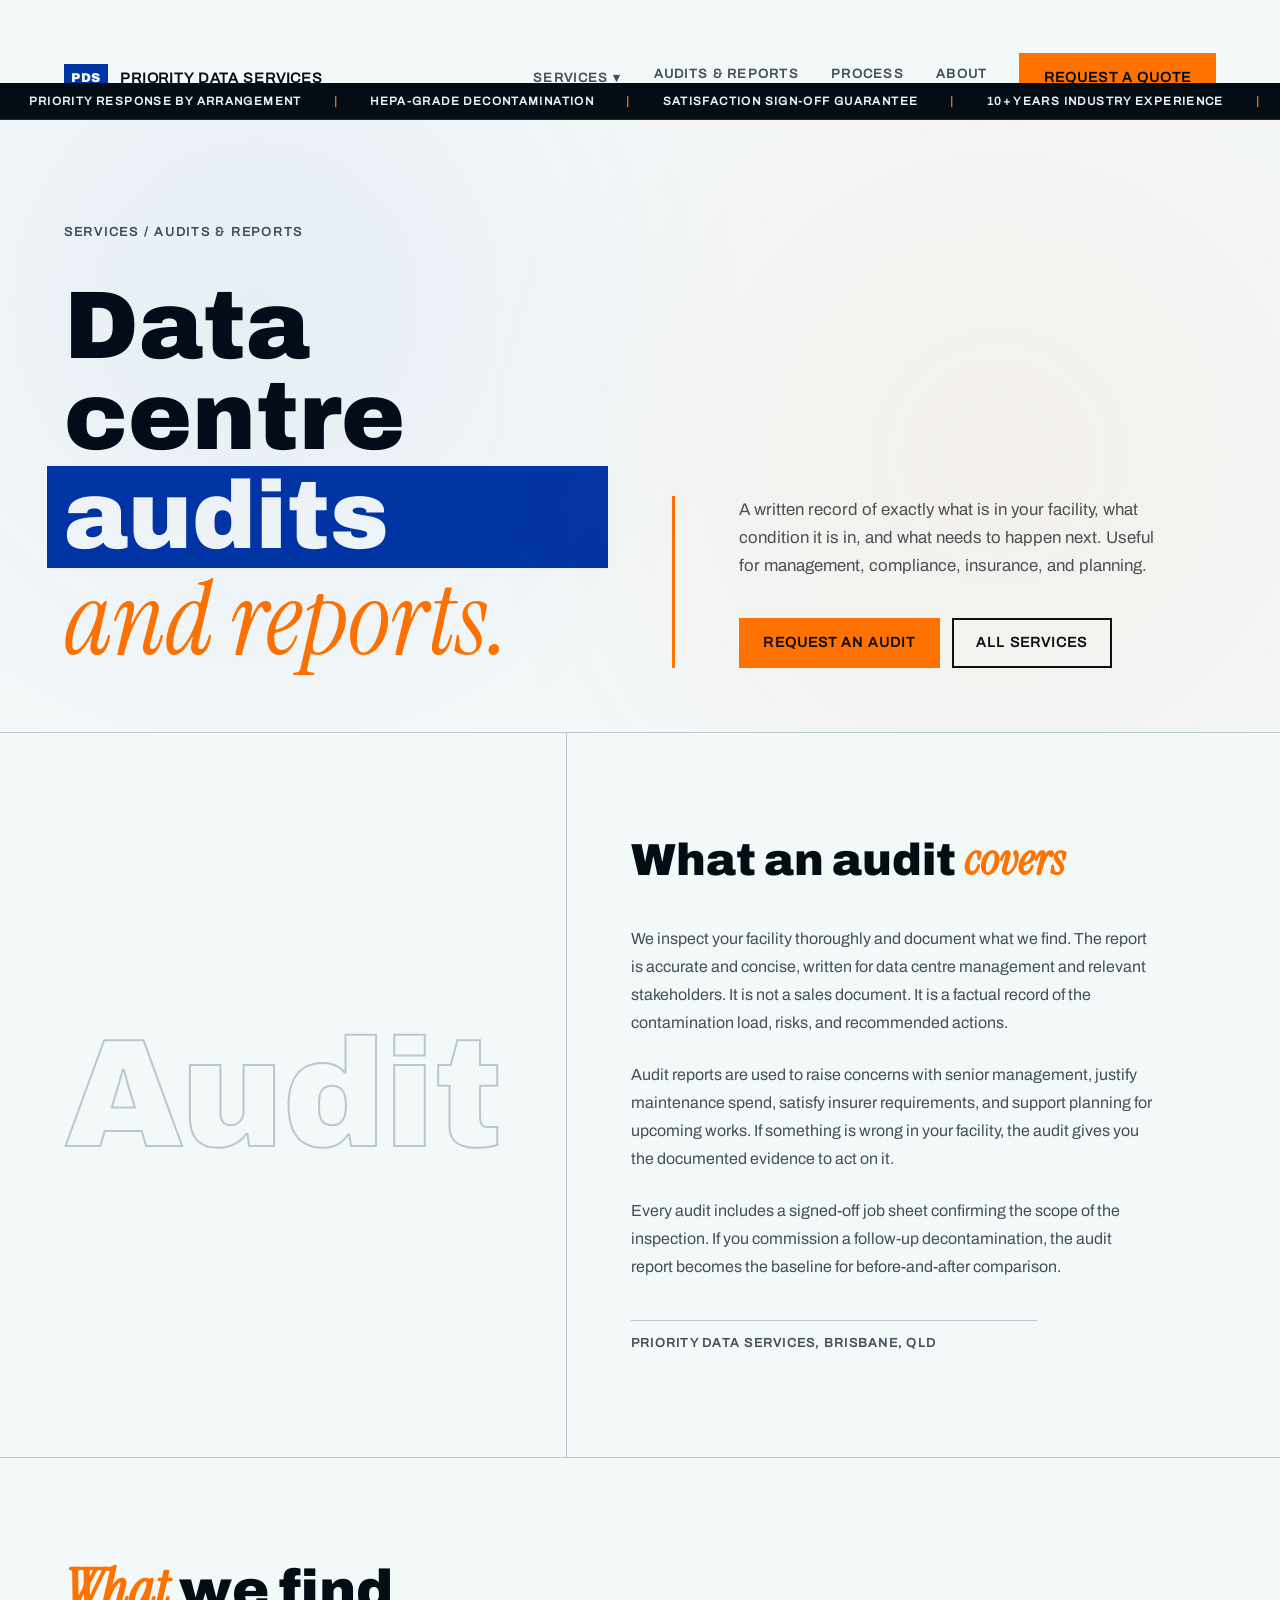
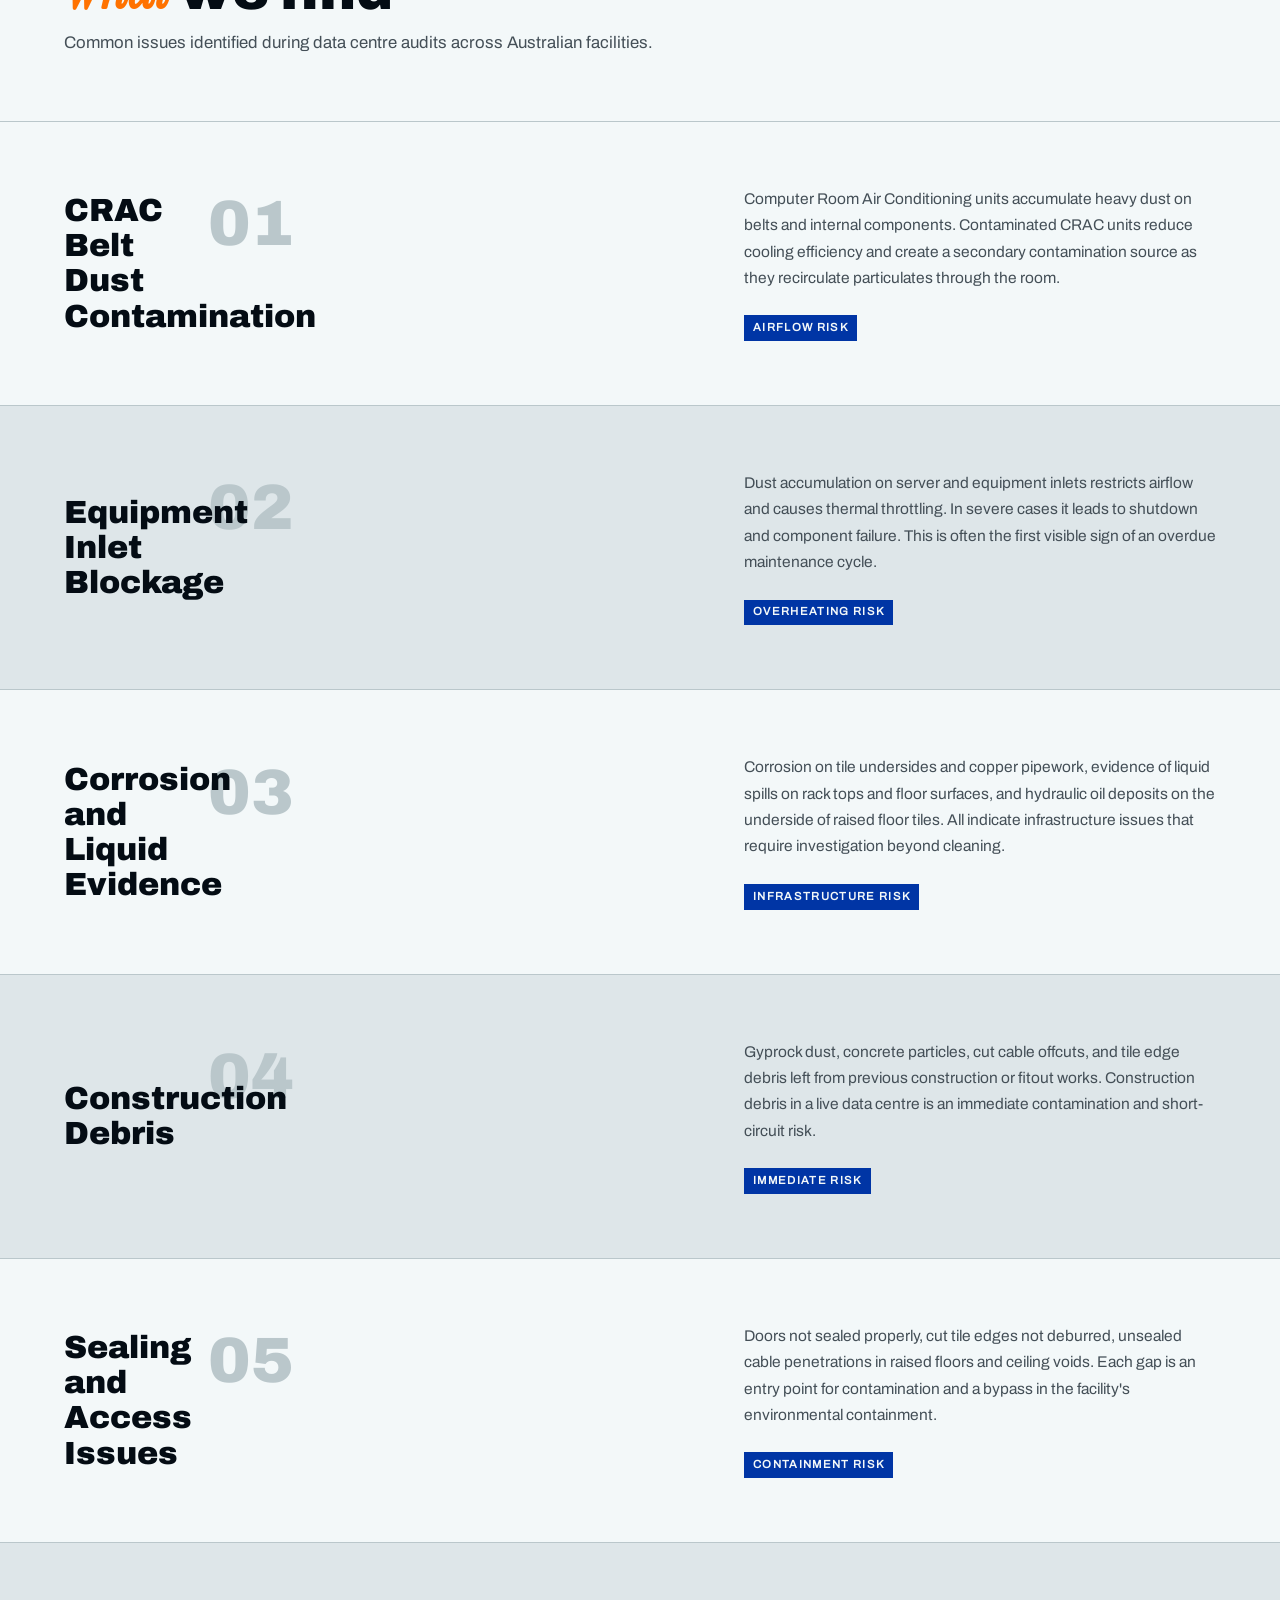
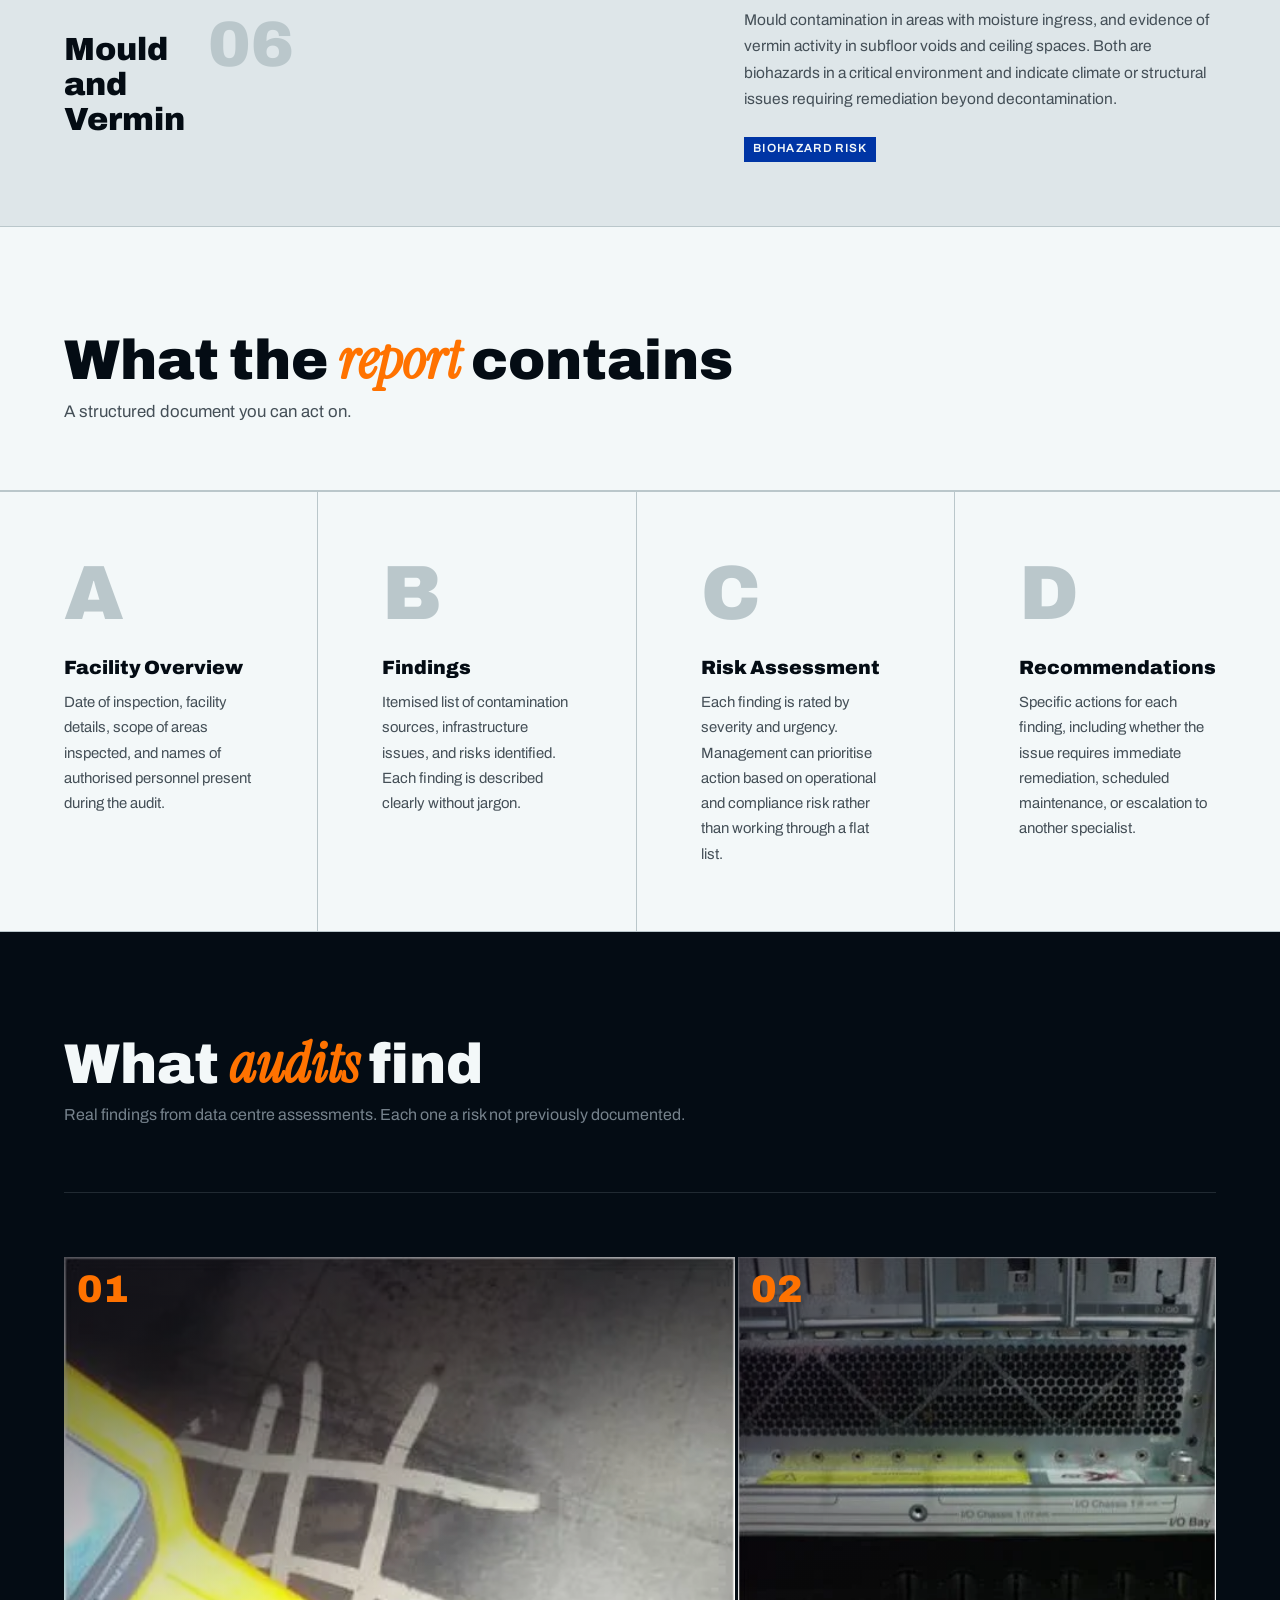
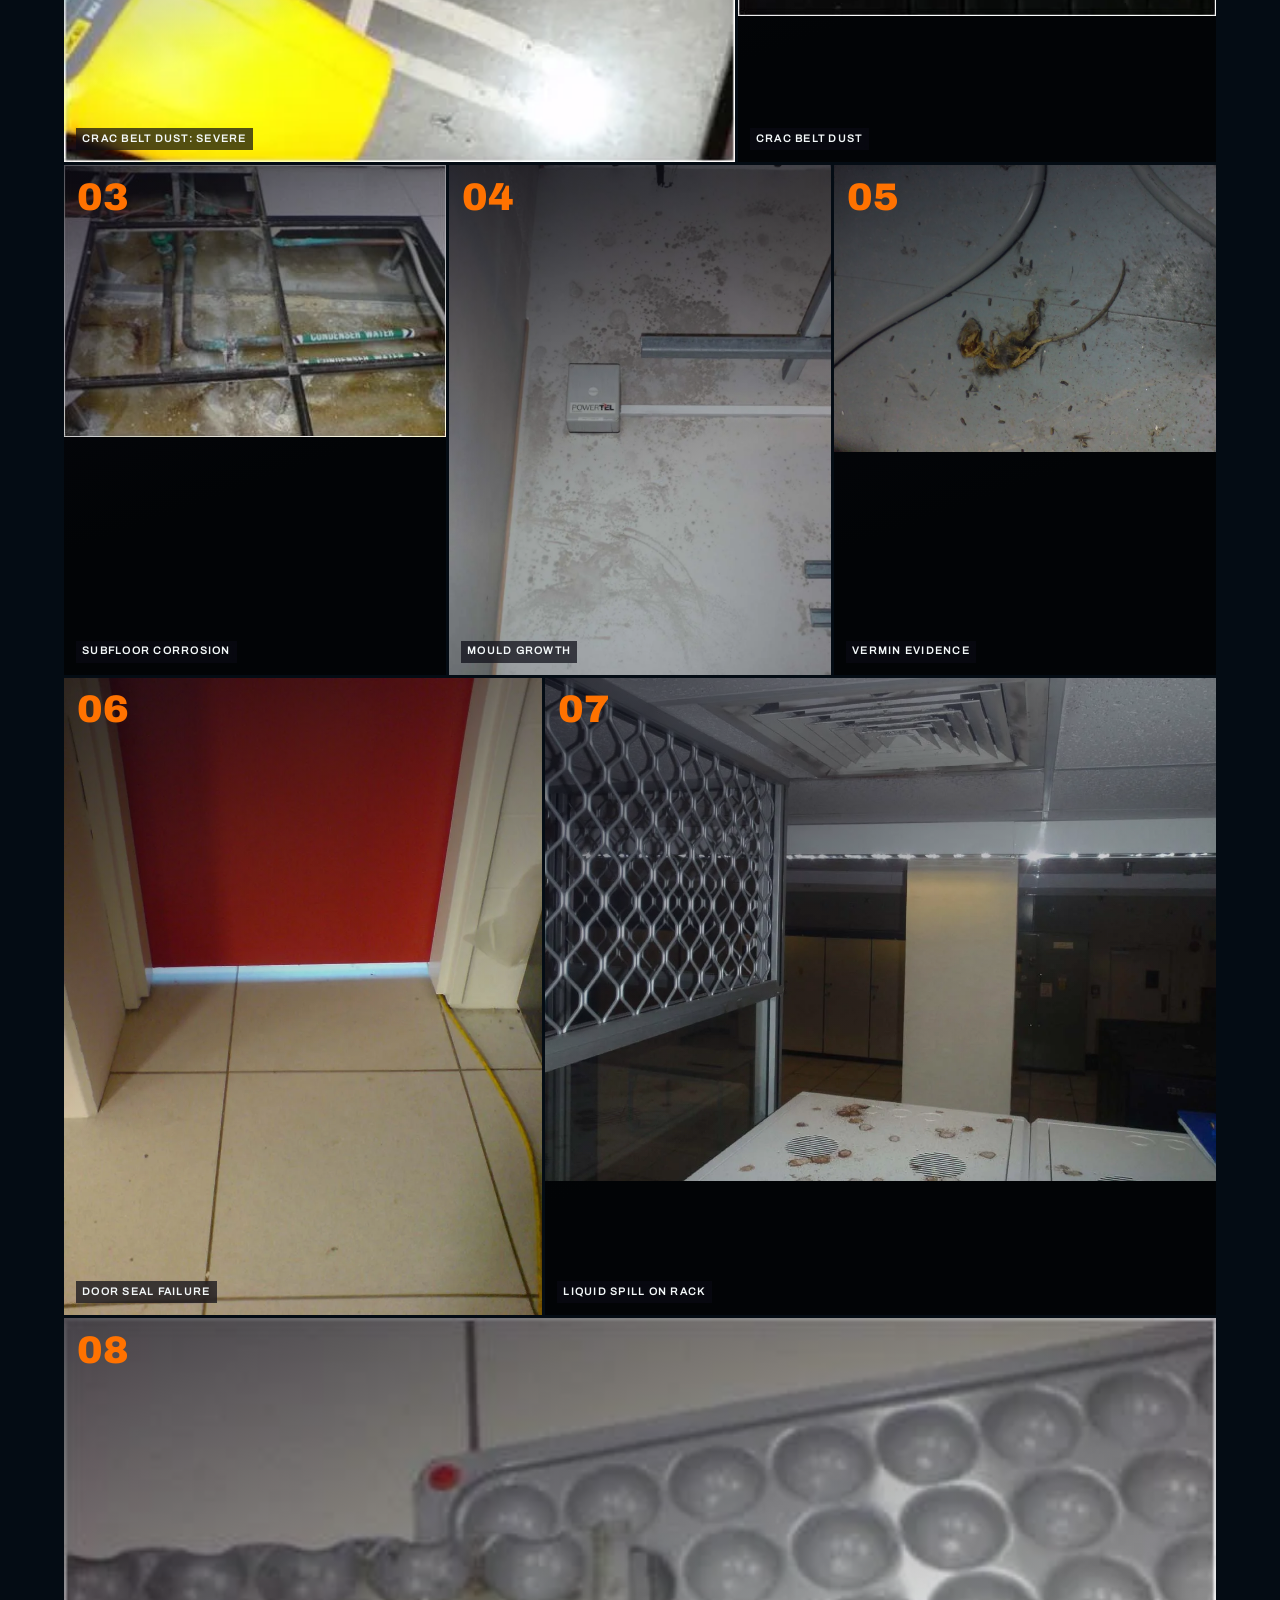
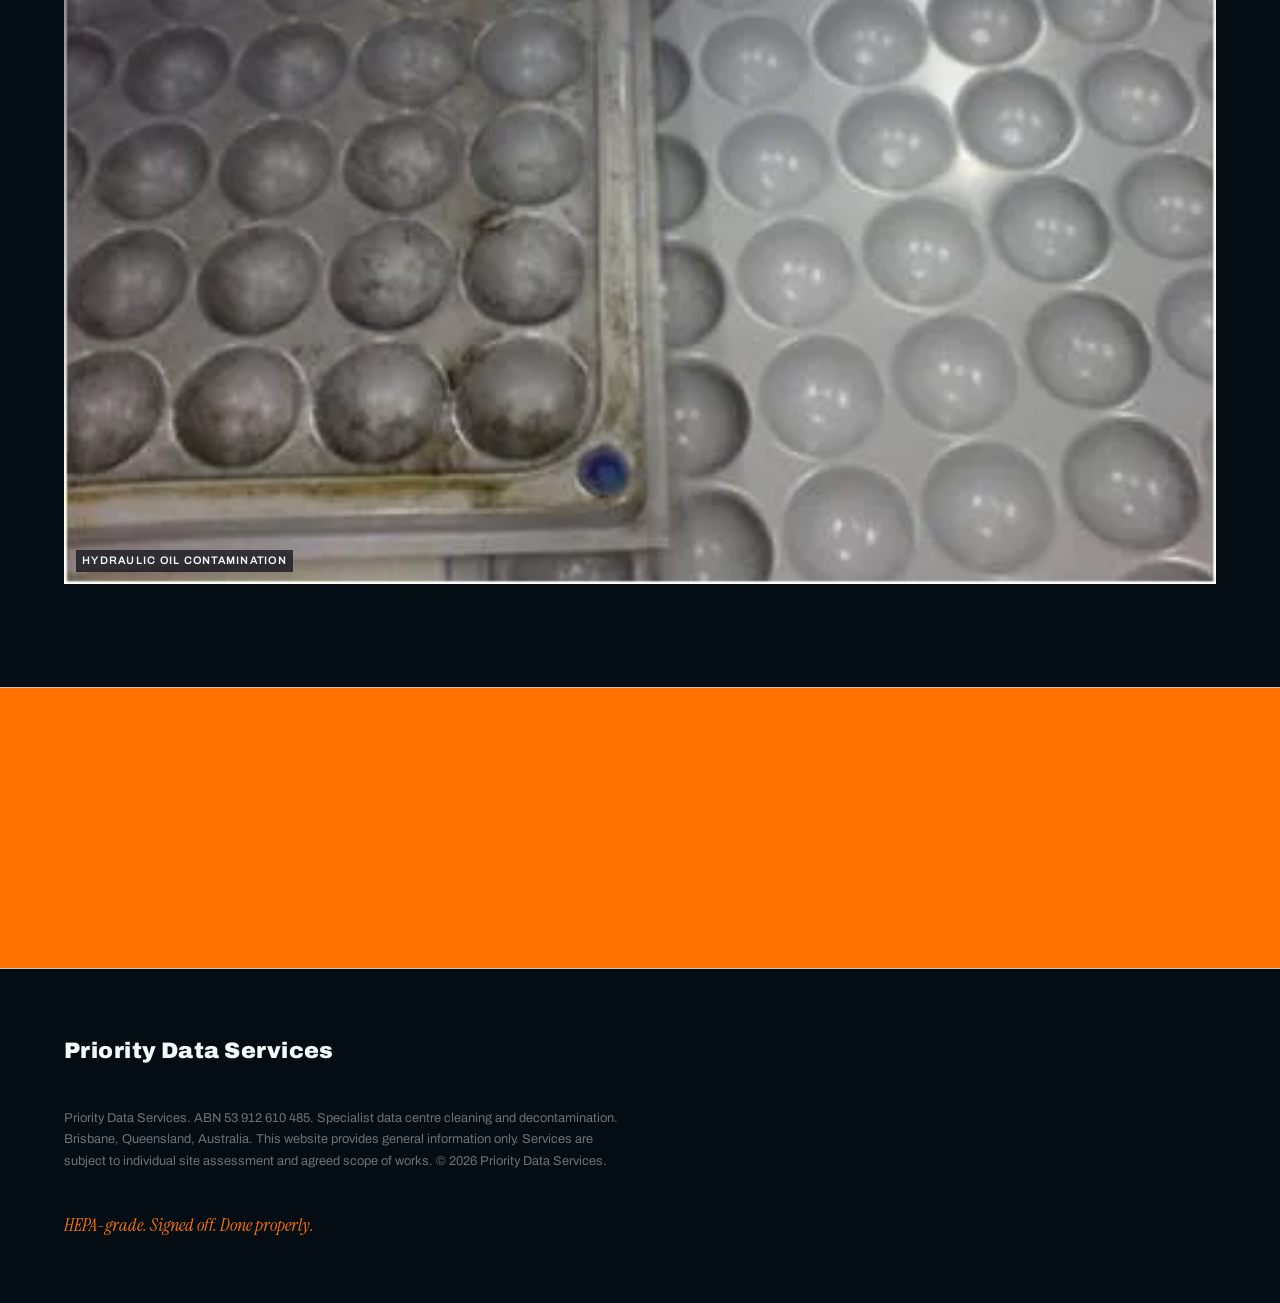
==== audits-reports.html @ f866d083 "Add full mobile navigation: hamburger menu + services dropdown + all 12 pages Desktop navigation (ab" ====
﻿<!DOCTYPE html>
<html lang="en-AU">
<head>
<meta charset="UTF-8">
<meta name="viewport" content="width=device-width, initial-scale=1.0">
<title>Data Centre Audits and Reports | Priority Data Services</title>
<meta name="description" content="Data centre audit reports documenting contamination, compliance risks, and maintenance requirements. Concise, actionable findings.">
<link rel="canonical" href="https://www.prioritydataservices.com.au/audits-reports.html">
<meta property="og:title" content="Data Centre Audits and Reports | Priority Data Services">
<meta property="og:description" content="Accurate, concise data centre audit reports documenting contamination, compliance risks, and maintenance requirements.">
<meta property="og:type" content="website">
<meta property="og:url" content="https://www.prioritydataservices.com.au/audits-reports.html">
<meta name="twitter:card" content="summary_large_image">
<meta property="og:image" content="https://www.prioritydataservices.com.au/images/priority-data-services-og-share.webp">
<meta property="og:image:width" content="1200">
<meta property="og:image:height" content="630">
<meta name="twitter:title" content="Data Centre Audits and Reports | Priority Data Services">
<meta name="twitter:description" content="Accurate, concise audit reports for data centre management, compliance, and insurance purposes.">
<link rel="stylesheet" href="style.css">
<script type="application/ld+json">
{
  "@context": "https://schema.org",
  "@type": "Service",
  "name": "Data Centre Audits and Reports",
  "provider": {
    "@type": "LocalBusiness",
    "name": "Priority Data Services",
    "telephone": "+61411778952",
    "email": "info@prioritydataservices.com.au",
    "url": "https://www.prioritydataservices.com.au",
    "address": {
      "@type": "PostalAddress",
      "addressLocality": "Brisbane",
      "addressRegion": "QLD",
      "addressCountry": "AU"
    }
  },
  "description": "Specialist data centre contamination audits with accurate, concise written reports for management, compliance, and insurance purposes.",
  "areaServed": "Australia"
}
</script>
<!-- Cloudflare Web Analytics -->
<script defer src='https://static.cloudflareinsights.com/beacon.min.js' data-cf-beacon='{"token": "REPLACE_WITH_TOKEN"}'></script>
<link rel="icon" type="image/x-icon" href="favicon.ico">
<link rel="icon" type="image/png" href="favicon.png">
<link rel="apple-touch-icon" href="apple-touch-icon.png">
</head>
<body>

<header class="masthead">
  <a class="masthead__brand" href="index.html">
    <span class="masthead__mark">PDS</span>
    <span class="masthead__name">Priority&nbsp;Data&nbsp;Services</span>
  </a>
  <nav class="masthead__nav" aria-label="Primary">
    <div class="nav-item nav-item--dropdown">
      <button class="nav-dropdown__trigger" aria-expanded="false" aria-haspopup="true">
        Services <span class="nav-dropdown__arrow" aria-hidden="true">▾</span>
      </button>
      <ul class="nav-dropdown__menu" role="menu">
        <li><a href="data-centre-decontamination.html">Data Centre Decontamination</a></li>
        <li><a href="zinc-whisker-remediation.html">Zinc Whisker Remediation</a></li>
        <li><a href="post-construction-decontamination.html">Post-Construction Decontamination</a></li>
        <li><a href="ceiling-void-cleaning.html">Ceiling Void Cleaning</a></li>
        <li><a href="technical-restoration.html">Technical Restoration</a></li>
        <li><a href="internal-equipment-decontamination.html">Internal Equipment Decontamination</a></li>
        <li><a href="electrical-electronic-equipment-cleaning.html">Electrical &amp; Electronic Cleaning</a></li>
        <li><a href="office-equipment-cleaning.html">Office Equipment Cleaning</a></li>
        <li><a href="commercial-kitchen-remediation.html">Commercial Kitchen Remediation</a></li>
        <li><a href="equipment-and-products.html">Equipment &amp; Products</a></li>
      </ul>
    </div>
    <a href="audits-reports.html">Audits &amp; Reports</a>
    <a href="index.html#process">Process</a>
    <a href="index.html#about">About</a>
  </nav>
  <button class="hamburger" aria-label="Open menu" aria-expanded="false" aria-controls="mobile-nav">
    <span></span><span></span><span></span>
  </button>
  <a class="btn btn--alert masthead__cta" href="index.html#contact">Request a quote</a>
</header>

<!-- Mobile nav drawer -->
<div class="mobile-nav" id="mobile-nav" aria-hidden="true">
  <nav aria-label="Mobile navigation">
    <p class="mobile-nav__heading">Services</p>
    <a href="data-centre-decontamination.html">Data Centre Decontamination</a>
    <a href="zinc-whisker-remediation.html">Zinc Whisker Remediation</a>
    <a href="post-construction-decontamination.html">Post-Construction Decontamination</a>
    <a href="ceiling-void-cleaning.html">Ceiling Void Cleaning</a>
    <a href="technical-restoration.html">Technical Restoration</a>
    <a href="internal-equipment-decontamination.html">Internal Equipment Decontamination</a>
    <a href="electrical-electronic-equipment-cleaning.html">Electrical &amp; Electronic Cleaning</a>
    <a href="office-equipment-cleaning.html">Office Equipment Cleaning</a>
    <a href="commercial-kitchen-remediation.html">Commercial Kitchen Remediation</a>
    <p class="mobile-nav__heading">More</p>
    <a href="audits-reports.html">Audits &amp; Reports</a>
    <a href="equipment-and-products.html">Equipment &amp; Products</a>
    <a href="index.html#process">Process</a>
    <a href="index.html#about">About</a>
    <a href="index.html#contact" class="mobile-nav__cta">Request a quote</a>
  </nav>
</div>

<div class="ticker" aria-hidden="true">
  <div class="ticker__track">
    <span>Brisbane based &amp; nationally available</span><span aria-hidden="true">|</span>
    <span>Priority response by arrangement</span><span aria-hidden="true">|</span>
    <span>HEPA-grade decontamination</span><span aria-hidden="true">|</span>
    <span>Satisfaction sign-off guarantee</span><span aria-hidden="true">|</span>
    <span>10+ years industry experience</span><span aria-hidden="true">|</span>
    <span>Zinc whisker remediation specialists</span><span aria-hidden="true">|</span>
  </div>
</div>



<main id="top">

  <section class="hero hero--page">
    <p class="hero__kicker reveal-load" style="--i:0">Services / Audits &amp; Reports</p>
    <h1 class="hero__title">
      <span class="hero__line reveal-load" style="--i:1">Data centre</span>
      <span class="hero__line hero__line--accent reveal-load" style="--i:2">audits</span>
      <span class="hero__line hero__line--serif reveal-load" style="--i:3">and reports.</span>
    </h1>
    <div class="hero__aside reveal-load" style="--i:4">
      <p>A written record of exactly what is in your facility, what condition it is in, and what needs to happen next. Useful for management, compliance, insurance, and planning.</p>
      <div class="hero__actions">
        <a class="btn btn--alert" href="index.html#contact">Request an audit</a>
        <a class="btn btn--ghost" href="index.html#services">All services</a>
      </div>
    </div>
  </section>

  <section class="about" id="content">
    <div class="about__giant reveal" aria-hidden="true">Audit</div>
    <div class="about__copy reveal">
      <h2>What an audit <em>covers</em></h2>
      <p>We inspect your facility thoroughly and document what we find. The report is accurate and concise, written for data centre management and relevant stakeholders. It is not a sales document. It is a factual record of the contamination load, risks, and recommended actions.</p>
      <p>Audit reports are used to raise concerns with senior management, justify maintenance spend, satisfy insurer requirements, and support planning for upcoming works. If something is wrong in your facility, the audit gives you the documented evidence to act on it.</p>
      <p>Every audit includes a signed-off job sheet confirming the scope of the inspection. If you commission a follow-up decontamination, the audit report becomes the baseline for before-and-after comparison.</p>
      <p class="about__sign">Priority Data Services, Brisbane, QLD</p>
    </div>
  </section>

  <section class="services" id="findings">
    <header class="section-head reveal">
      <h2><em>What</em> we find</h2>
      <p>Common issues identified during data centre audits across Australian facilities.</p>
    </header>

    <article class="service reveal">
      <span class="service__no">01</span>
      <h3 class="service__title">CRAC Belt<br>Dust Contamination</h3>
      <p class="service__body">Computer Room Air Conditioning units accumulate heavy dust on belts and internal components. Contaminated CRAC units reduce cooling efficiency and create a secondary contamination source as they recirculate particulates through the room.</p>
      <span class="service__tag">Airflow risk</span>
    </article>

    <article class="service service--flip reveal">
      <span class="service__no">02</span>
      <h3 class="service__title">Equipment Inlet<br>Blockage</h3>
      <p class="service__body">Dust accumulation on server and equipment inlets restricts airflow and causes thermal throttling. In severe cases it leads to shutdown and component failure. This is often the first visible sign of an overdue maintenance cycle.</p>
      <span class="service__tag">Overheating risk</span>
    </article>

    <article class="service reveal">
      <span class="service__no">03</span>
      <h3 class="service__title">Corrosion and<br>Liquid Evidence</h3>
      <p class="service__body">Corrosion on tile undersides and copper pipework, evidence of liquid spills on rack tops and floor surfaces, and hydraulic oil deposits on the underside of raised floor tiles. All indicate infrastructure issues that require investigation beyond cleaning.</p>
      <span class="service__tag">Infrastructure risk</span>
    </article>

    <article class="service service--flip reveal">
      <span class="service__no">04</span>
      <h3 class="service__title">Construction<br>Debris</h3>
      <p class="service__body">Gyprock dust, concrete particles, cut cable offcuts, and tile edge debris left from previous construction or fitout works. Construction debris in a live data centre is an immediate contamination and short-circuit risk.</p>
      <span class="service__tag">Immediate risk</span>
    </article>

    <article class="service reveal">
      <span class="service__no">05</span>
      <h3 class="service__title">Sealing and<br>Access Issues</h3>
      <p class="service__body">Doors not sealed properly, cut tile edges not deburred, unsealed cable penetrations in raised floors and ceiling voids. Each gap is an entry point for contamination and a bypass in the facility's environmental containment.</p>
      <span class="service__tag">Containment risk</span>
    </article>

    <article class="service service--flip reveal">
      <span class="service__no">06</span>
      <h3 class="service__title">Mould and<br>Vermin</h3>
      <p class="service__body">Mould contamination in areas with moisture ingress, and evidence of vermin activity in subfloor voids and ceiling spaces. Both are biohazards in a critical environment and indicate climate or structural issues requiring remediation beyond decontamination.</p>
      <span class="service__tag">Biohazard risk</span>
    </article>
  </section>

  <section class="process" id="report">
    <header class="section-head reveal">
      <h2>What the <em>report</em> contains</h2>
      <p>A structured document you can act on.</p>
    </header>
    <ol class="process__list">
      <li class="process__step reveal">
        <span class="process__no">A</span>
        <h3>Facility Overview</h3>
        <p>Date of inspection, facility details, scope of areas inspected, and names of authorised personnel present during the audit.</p>
      </li>
      <li class="process__step reveal">
        <span class="process__no">B</span>
        <h3>Findings</h3>
        <p>Itemised list of contamination sources, infrastructure issues, and risks identified. Each finding is described clearly without jargon.</p>
      </li>
      <li class="process__step reveal">
        <span class="process__no">C</span>
        <h3>Risk Assessment</h3>
        <p>Each finding is rated by severity and urgency. Management can prioritise action based on operational and compliance risk rather than working through a flat list.</p>
      </li>
      <li class="process__step reveal">
        <span class="process__no">D</span>
        <h3>Recommendations</h3>
        <p>Specific actions for each finding, including whether the issue requires immediate remediation, scheduled maintenance, or escalation to another specialist.</p>
      </li>
    </ol>
  </section>

  <section class="evidence reveal" aria-label="Audit finding examples">
    <div class="evidence__head">
      <h2>What <em>audits</em> find</h2>
      <p>Real findings from data centre assessments. Each one a risk not previously documented.</p>
    </div>
    <div class="evidence__grid">
      <div class="evidence__item">
        <img src="images/priority-data-services-crac-belt-dust-severe.webp" alt="CRAC unit drive belt with severe dust accumulation reducing airflow efficiency" loading="lazy">
        <div class="evidence__overlay"></div>
        <span class="evidence__no">01</span>
        <span class="evidence__tag">CRAC belt dust: severe</span>
      </div>
      <div class="evidence__item">
        <img src="images/priority-data-services-crac-belt-dust.webp" alt="CRAC unit drive belt with dust accumulation" loading="lazy">
        <div class="evidence__overlay"></div>
        <span class="evidence__no">02</span>
        <span class="evidence__tag">CRAC belt dust</span>
      </div>
      <div class="evidence__item">
        <img src="images/priority-data-services-subfloor-corrosion.webp" alt="Subfloor plenum showing metal corrosion found during data centre audit" loading="lazy">
        <div class="evidence__overlay"></div>
        <span class="evidence__no">03</span>
        <span class="evidence__tag">Subfloor corrosion</span>
      </div>
      <div class="evidence__item">
        <img src="images/priority-data-services-mould-contamination.webp" alt="Mould growth discovered in data centre subfloor during contamination audit" loading="lazy">
        <div class="evidence__overlay"></div>
        <span class="evidence__no">04</span>
        <span class="evidence__tag">Mould growth</span>
      </div>
      <div class="evidence__item">
        <img src="images/priority-data-services-vermin-evidence.webp" alt="Evidence of vermin entry found in data centre subfloor audit" loading="lazy">
        <div class="evidence__overlay"></div>
        <span class="evidence__no">05</span>
        <span class="evidence__tag">Vermin evidence</span>
      </div>
      <div class="evidence__item">
        <img src="images/priority-data-services-door-seal-missing.webp" alt="Missing door seal creating contamination and pressurisation pathway" loading="lazy">
        <div class="evidence__overlay"></div>
        <span class="evidence__no">06</span>
        <span class="evidence__tag">Door seal failure</span>
      </div>
      <div class="evidence__item">
        <img src="images/priority-data-services-liquid-drips-on-rack.webp" alt="Liquid drip marks on server rack indicating water ingress risk" loading="lazy">
        <div class="evidence__overlay"></div>
        <span class="evidence__no">07</span>
        <span class="evidence__tag">Liquid spill on rack</span>
      </div>
      <div class="evidence__item">
        <img src="images/priority-data-services-oily-dimpled-tile.webp" alt="Raised floor dimpled tile with oily residue contamination" loading="lazy">
        <div class="evidence__overlay"></div>
        <span class="evidence__no">08</span>
        <span class="evidence__tag">Hydraulic oil contamination</span>
      </div>
    </div>
  </section>

  <section class="emergency" aria-label="Request an audit">
    <div class="emergency__inner reveal">
      <div class="emergency__copy">
        <p class="emergency__eyebrow">Know what is in your facility</p>
        <h2 class="emergency__title">Request a Data Centre Audit</h2>
        <p class="emergency__sub">Contact us to discuss your facility and schedule an inspection. We work around your operational requirements and deliver a written report you can act on immediately.</p>
      </div>
      <a class="btn btn--ink emergency__cta" href="tel:+61411778952">Call: 0411 778 952</a>
    </div>
  </section>

</main>

<footer class="footer">
  <p class="footer__brand">Priority&nbsp;Data&nbsp;Services</p>
  <p class="footer__legal">Priority Data Services. ABN 53 912 610 485. Specialist data centre cleaning and decontamination. Brisbane, Queensland, Australia. This website provides general information only. Services are subject to individual site assessment and agreed scope of works. &copy; 2026 Priority Data Services.</p>
  <p class="footer__meta"><em>HEPA-grade. Signed off. Done properly.</em></p>
</footer>
<script src="app.js" defer></script>
</body>
</html>
---- style.css ----
﻿/* Priority Data Services - style.css
   Brutalist-editorial layout. Navy + safety orange palette. */

/* ============================================================
   FONTS - LOCAL WOFF2
   ============================================================ */
@font-face {
  font-family: "Archivo Black";
  src: url("fonts/Archivo-Black.woff2") format("woff2");
  font-weight: 900;
  font-style: normal;
  font-display: swap;
}
@font-face {
  font-family: "Archivo";
  src: url("fonts/Archivo-Regular.woff2") format("woff2");
  font-weight: 400;
  font-style: normal;
  font-display: swap;
}
@font-face {
  font-family: "Instrument Serif";
  src: url("fonts/InstrumentSerif-Regular.woff2") format("woff2");
  font-weight: 400;
  font-style: normal;
  font-display: swap;
}
@font-face {
  font-family: "Instrument Serif";
  src: url("fonts/InstrumentSerif-Italic.woff2") format("woff2");
  font-weight: 400;
  font-style: italic;
  font-display: swap;
}

/* ============================================================
   TOKENS
   ============================================================ */
:root {
  --hue: 244;

  --paper:    oklch(97.5% 0.006 218);
  --paper-2:  oklch(92%   0.010 218);
  --ink:      oklch(15%   0.022 var(--hue));
  --ink-soft: oklch(42%   0.020 var(--hue));

  --navy:      oklch(36% 0.22 var(--hue));
  --navy-deep: oklch(24% 0.18 var(--hue));

  --alert:     oklch(71% 0.20 50);
  --alert-deep:oklch(58% 0.20 50);

  --zing:      oklch(85% 0.17 210);

  --font-display: "Archivo Black", "Archivo", sans-serif;
  --font-body:    "Archivo", sans-serif;
  --font-serif:   "Instrument Serif", serif;

  --ease-out: cubic-bezier(0.25, 1, 0.5, 1);
  --ease-in:  cubic-bezier(0.5, 0, 0.75, 0);

  --dur-fast: 180ms;
  --dur-base: 320ms;
  --dur-slow: 700ms;

  --rule-color: oklch(82% 0.015 220);
  --rule: 1.5px solid var(--rule-color);

  --gutter: clamp(1.25rem, 5vw, 4rem);
  --col-max: 1280px;

  --space-xs: clamp(0.75rem, 1.5vw, 1rem);
  --space-s:  clamp(1rem,   2vw,  1.5rem);
  --space-m:  clamp(1.5rem, 3vw,  2.5rem);
  --space-l:  clamp(2.5rem, 5vw,  4rem);
  --space-xl: clamp(4rem,   8vw,  7rem);
}

/* ============================================================
   RESET & BASE
   ============================================================ */
*, *::before, *::after { box-sizing: border-box; margin: 0; padding: 0; }

html {
  font-size: 16px;
  scroll-behavior: smooth;
  overflow-x: clip;
}

body {
  font-family: var(--font-body);
  background: var(--paper);
  color: var(--ink);
  line-height: 1.6;
  overflow-x: clip;
}

img { display: block; max-width: 100%; }

a { color: inherit; text-decoration: none; }

ol, ul { list-style: none; }

em { font-family: var(--font-serif); font-style: italic; color: var(--alert); }

h1, h2, h3 { line-height: 1.1; }

@media (prefers-reduced-motion: reduce) {
  *, *::before, *::after { animation-duration: 0.01ms !important; transition-duration: 0.01ms !important; }
}

/* ============================================================
   ANIMATIONS
   ============================================================ */


@keyframes fade-up {
  from { opacity: 0; transform: translateY(28px); }
  to   { opacity: 1; transform: translateY(0); }
}

/* ============================================================
   REVEAL PAGE LOAD
   ============================================================ */
.reveal-load {
  opacity: 0;
  animation: fade-up var(--dur-slow) var(--ease-out) forwards;
  animation-delay: calc(var(--i, 0) * 120ms);
}

/* ============================================================
   REVEAL SCROLL
   ============================================================ */
.reveal {
  opacity: 0;
  transform: translateY(24px);
  transition: opacity var(--dur-slow) var(--ease-out),
              transform var(--dur-slow) var(--ease-out);
}
.reveal.is-in {
  opacity: 1;
  transform: translateY(0);
}

/* ============================================================
   BUTTONS
   ============================================================ */
.btn {
  display: inline-flex;
  align-items: center;
  gap: 0.5em;
  font-family: var(--font-body);
  font-weight: 700;
  font-size: 0.875rem;
  text-transform: uppercase;
  letter-spacing: 0.08em;
  padding: 0.85em 1.6em;
  border: 2px solid transparent;
  cursor: pointer;
  white-space: nowrap;
  transition: background var(--dur-fast) var(--ease-out),
              color var(--dur-fast) var(--ease-out),
              transform var(--dur-fast) var(--ease-out),
              border-color var(--dur-fast) var(--ease-out);
}
.btn:hover  { transform: scale(0.97); }
.btn:active { transform: scale(0.95); }

.btn--alert {
  background: var(--alert);
  color: var(--ink);
  border-color: var(--alert);
}
.btn--alert:hover { background: var(--alert-deep); border-color: var(--alert-deep); }

.btn--ink {
  background: var(--ink);
  color: var(--paper);
  border-color: var(--ink);
}
.btn--ink:hover { background: var(--navy-deep); border-color: var(--navy-deep); }

.btn--ghost {
  background: transparent;
  color: var(--ink);
  border-color: var(--ink);
}
.btn--ghost:hover { background: var(--ink); color: var(--paper); }

.btn--paper {
  background: var(--paper);
  color: var(--ink);
  border-color: var(--paper);
}
.btn--paper:hover { background: var(--ink); color: var(--paper); border-color: var(--ink); }

/* ============================================================
   SECTION HEAD
   ============================================================ */
.section-head {
  padding: var(--space-xl) var(--gutter) var(--space-l);
  border-bottom: var(--rule);
  max-width: var(--col-max);
  margin-inline: auto;
}
.section-head h2 {
  font-family: var(--font-display);
  font-size: clamp(2rem, 5vw, 3.5rem);
  margin-bottom: 0.5rem;
}
.section-head p {
  color: var(--ink-soft);
  max-width: 60ch;
  font-size: 1.05rem;
}

/* ============================================================
   TICKER
   ============================================================ */
.ticker {
  background: var(--ink);
  color: var(--paper);
  overflow: clip;
  white-space: nowrap;
  border-bottom: 1.5px solid oklch(28% 0.02 244);
  position: sticky;
  top: 0;
  z-index: 100;
}
.ticker__track {
  display: inline-flex;
  gap: 2rem;
  padding-block: 0.55rem;
  font-size: 0.72rem;
  font-weight: 700;
  text-transform: uppercase;
  letter-spacing: 0.12em;
  will-change: transform;
}
.ticker__track span[aria-hidden] { color: var(--alert); }

/* ============================================================
   MASTHEAD
   ============================================================ */
.masthead {
  display: flex;
  align-items: center;
  gap: 2rem;
  padding: 1rem var(--gutter);
  border-bottom: var(--rule);
  background: var(--paper);
  position: sticky;
  top: 2.3rem;
  z-index: 90;
}
.masthead__brand {
  display: flex;
  align-items: center;
  gap: 0.75rem;
  font-weight: 800;
  text-decoration: none;
  flex-shrink: 0;
}
.masthead__mark {
  background: var(--navy);
  color: var(--paper);
  font-family: var(--font-display);
  font-size: 0.8rem;
  letter-spacing: 0.05em;
  padding: 0.3em 0.55em;
}
.masthead__name {
  font-size: 0.9rem;
  font-weight: 700;
  text-transform: uppercase;
  letter-spacing: 0.06em;
  color: var(--ink);
}
.masthead__nav {
  display: flex;
  gap: 2rem;
  margin-left: auto;
}
.masthead__nav a {
  font-size: 0.8rem;
  font-weight: 700;
  text-transform: uppercase;
  letter-spacing: 0.1em;
  color: var(--ink-soft);
  transition: color var(--dur-fast);
}
.masthead__nav a:hover { color: var(--navy); }
.masthead__cta { flex-shrink: 0; }

/* --- Desktop dropdown menu --- */
.nav-item--dropdown { position: relative; }
.nav-dropdown__trigger {
  background: none; border: none; cursor: pointer;
  font: inherit; font-size: 0.8rem; font-weight: 700;
  text-transform: uppercase; letter-spacing: 0.1em;
  color: var(--ink-soft); padding: 0.25rem 0;
  display: flex; align-items: center; gap: 0.3rem;
  transition: color var(--dur-fast);
}
.nav-dropdown__trigger:hover { color: var(--navy); }
.nav-dropdown__menu {
  display: none;
  position: absolute; top: calc(100% + 0.5rem); left: 0;
  background: var(--ink); color: var(--paper);
  list-style: none; padding: 0.5rem 0; margin: 0;
  min-width: 260px; z-index: 200;
  box-shadow: 0 8px 24px rgba(0,0,0,0.25);
}
.nav-dropdown__menu li a {
  display: block; padding: 0.6rem 1.2rem;
  color: var(--paper); text-decoration: none;
  font-size: 0.82rem; font-weight: 600;
  text-transform: none; letter-spacing: normal;
  transition: background 150ms;
}
.nav-dropdown__menu li a:hover { background: var(--navy); }
.nav-item--dropdown.is-open .nav-dropdown__menu { display: block; }

/* --- Hamburger button --- */
.hamburger {
  display: none;
  flex-direction: column; justify-content: space-between;
  width: 28px; height: 20px;
  background: none; border: none; cursor: pointer; padding: 0;
  margin-left: auto;
}
.hamburger span {
  display: block; width: 100%; height: 2px;
  background: var(--ink);
  transition: transform 250ms var(--ease-out), opacity 200ms;
}
.hamburger.is-open span:nth-child(1) { transform: translateY(9px) rotate(45deg); }
.hamburger.is-open span:nth-child(2) { opacity: 0; }
.hamburger.is-open span:nth-child(3) { transform: translateY(-9px) rotate(-45deg); }

/* --- Mobile drawer --- */
.mobile-nav {
  display: none;
  position: fixed; inset: 0;
  background: var(--ink); color: var(--paper);
  z-index: 80; overflow-y: auto;
  padding: 6rem var(--gutter) var(--gutter);
  transform: translateX(100%);
  transition: transform 300ms var(--ease-out);
}
.mobile-nav.is-open { transform: translateX(0); }
.mobile-nav nav {
  display: flex; flex-direction: column; gap: 0;
}
.mobile-nav__heading {
  font-size: 0.65rem; font-weight: 700;
  text-transform: uppercase; letter-spacing: 0.14em;
  color: var(--alert); margin: 1.5rem 0 0.5rem;
}
.mobile-nav nav a {
  display: block; padding: 0.75rem 0;
  color: var(--paper); text-decoration: none;
  font-size: 1.1rem; font-weight: 700;
  border-bottom: 1px solid oklch(28% 0.02 244);
}
.mobile-nav nav a:hover { color: var(--alert); }
.mobile-nav__cta {
  margin-top: 2rem;
  background: var(--alert); color: var(--ink) !important;
  text-align: center; padding: 1rem !important;
  font-family: var(--font-display);
}

/* ============================================================
   HERO
   ============================================================ */
.hero {
  min-height: 90vh;
  display: grid;
  grid-template-columns: 1fr 1fr;
  grid-template-rows: auto 1fr auto auto;
  grid-template-areas:
    "kicker  kicker"
    "title   aside"
    "scroll  stamp";
  gap: 0 var(--gutter);
  padding: var(--space-xl) var(--gutter) var(--space-l);
  border-bottom: var(--rule);
  position: relative;
  max-width: var(--col-max);
  margin-inline: auto;
}
.hero::after {
  content: "";
  position: absolute;
  inset: 0;
  background:
    radial-gradient(circle at 78% 55%, oklch(71% 0.20 50 / 0.06) 0%, transparent 50%),
    radial-gradient(circle at 20% 30%, oklch(36% 0.22 244 / 0.05) 0%, transparent 45%);
  pointer-events: none;
}
.hero__kicker {
  grid-area: kicker;
  font-size: 0.78rem;
  font-weight: 700;
  text-transform: uppercase;
  letter-spacing: 0.14em;
  color: var(--ink-soft);
  margin-bottom: var(--space-m);
}
.hero__title {
  grid-area: title;
  align-self: start;
  display: flex;
  flex-direction: column;
  gap: 0.1em;
}
.hero__line {
  font-family: var(--font-display);
  font-size: clamp(2.8rem, 7.5vw, 6.5rem);
  line-height: 0.95;
  display: block;
}
.hero__line--accent {
  background: var(--navy);
  color: var(--paper);
  padding: 0.06em 0.18em;
  margin-left: -0.18em;
}
.hero__line--serif {
  font-family: var(--font-serif);
  font-style: italic;
  font-size: clamp(3rem, 8vw, 7rem);
  font-weight: 400;
  color: var(--alert);
}
.hero__aside {
  grid-area: aside;
  align-self: end;
  padding-left: var(--gutter);
  border-left: 3px solid var(--alert);
  display: flex;
  flex-direction: column;
  gap: var(--space-m);
}
.hero__aside p {
  font-size: 1.05rem;
  color: var(--ink-soft);
  max-width: 42ch;
  line-height: 1.65;
}
.hero__actions {
  display: flex;
  flex-wrap: wrap;
  gap: 0.75rem;
}
.hero__emergency {
  display: inline-flex;
  flex-direction: column;
  gap: 0.15em;
  border-top: var(--rule);
  padding-top: 0.75rem;
  width: fit-content;
}
.hero__emergency-label {
  font-size: 0.68rem;
  font-weight: 700;
  text-transform: uppercase;
  letter-spacing: 0.12em;
  color: var(--alert);
}
.hero__emergency-number {
  font-family: var(--font-display);
  font-size: 1.3rem;
  color: var(--ink);
  transition: color var(--dur-fast);
}
.hero__emergency:hover .hero__emergency-number { color: var(--alert); }

.hero__stamp {
  grid-area: stamp;
  justify-self: end;
  align-self: end;
  width: clamp(100px, 14vw, 150px);
}
.stamp {
  width: 100%;
  height: auto;
  fill: none;
  overflow: visible;
}
.stamp text {
  font-size: 12px;
  font-family: var(--font-body);
  font-weight: 700;
  text-transform: uppercase;
  letter-spacing: 1.5px;
  fill: var(--ink-soft);
}
.stamp circle { fill: var(--navy); }

.hero__scroll {
  grid-area: scroll;
  align-self: end;
  font-size: 0.72rem;
  font-weight: 700;
  text-transform: uppercase;
  letter-spacing: 0.14em;
  color: var(--ink-soft);
}

/* ============================================================
   STATS STRIP
   ============================================================ */
.stats {
  display: grid;
  grid-template-columns: repeat(4, 1fr);
  background: var(--zing);
  border-bottom: var(--rule);
}
.stats__cell {
  display: flex;
  flex-direction: column;
  gap: 0.35rem;
  padding: var(--space-l) var(--gutter);
  border-right: 1.5px solid oklch(72% 0.12 210);
}
.stats__cell:last-child { border-right: none; }
.stats__cell strong {
  font-family: var(--font-display);
  font-size: clamp(2rem, 4.5vw, 3.5rem);
  line-height: 1;
  color: var(--navy-deep);
}
.stats__cell span {
  font-size: 0.78rem;
  font-weight: 700;
  text-transform: uppercase;
  letter-spacing: 0.1em;
  color: var(--navy);
  max-width: 18ch;
}

/* ============================================================
   SERVICES
   ============================================================ */
.services { border-bottom: var(--rule); }
.services .section-head { margin-bottom: 0; }

.service {
  display: grid;
  grid-template-columns: 5rem 1fr 1fr;
  grid-template-rows: auto auto;
  align-items: start;
  column-gap: var(--gutter);
  padding: var(--space-l) var(--gutter);
  border-bottom: var(--rule);
  max-width: var(--col-max);
  margin-inline: auto;
}
.service--flip { background: var(--paper-2); }
.service:last-of-type { border-bottom: none; }

.service__no {
  font-family: var(--font-display);
  font-size: clamp(2.5rem, 5vw, 4rem);
  color: var(--rule-color);
  line-height: 1;
  padding-top: 0.1em;
}
.service__title {
  font-family: var(--font-display);
  font-size: clamp(1.4rem, 2.5vw, 2rem);
  align-self: center;
  grid-row: 1 / 3;
}
.service__body {
  color: var(--ink-soft);
  font-size: 0.97rem;
  line-height: 1.7;
  max-width: 55ch;
  grid-column: 3;
  grid-row: 1;
}
.service__tag {
  grid-column: 3;
  grid-row: 2;
  font-size: 0.7rem;
  font-weight: 700;
  text-transform: uppercase;
  letter-spacing: 0.12em;
  color: var(--paper);
  background: var(--navy);
  padding: 0.35em 0.8em;
  align-self: end;
  justify-self: start;
  margin-top: var(--space-s);
}

/* ============================================================
   GALLERY
   ============================================================ */
.gallery {
  background: var(--ink);
  color: var(--paper);
  border-bottom: var(--rule);
  padding-bottom: var(--space-xl);
}
.gallery .section-head {
  border-bottom-color: oklch(28% 0.02 244);
  max-width: none;
  padding-inline: var(--gutter);
}
.gallery .section-head p { color: oklch(60% 0.02 244); }
.gallery__heading { color: var(--paper); }

.gallery__pairs {
  padding: var(--space-l) var(--gutter) 0;
  display: flex;
  flex-direction: column;
  gap: 2px;
}
.gallery__images {
  display: grid;
  grid-template-columns: 1fr 1fr;
  gap: 2px;
  background: oklch(28% 0.02 244);
}
.gallery__img-wrap {
  position: relative;
  overflow: hidden;
}
.gallery__img-wrap img {
  width: 100%;
  height: clamp(200px, 28vw, 360px);
  object-fit: cover;
  transition: transform var(--dur-slow) var(--ease-out);
}
.gallery__img-wrap:hover img { transform: scale(1.04); }
.gallery__label {
  position: absolute;
  top: 0.75rem;
  left: 0.75rem;
  background: var(--ink);
  color: var(--paper);
  font-size: 0.68rem;
  font-weight: 700;
  text-transform: uppercase;
  letter-spacing: 0.12em;
  padding: 0.3em 0.65em;
  z-index: 1;
}
.gallery__label--after { background: var(--navy); }
.gallery__pair figcaption {
  font-size: 0.73rem;
  font-weight: 700;
  text-transform: uppercase;
  letter-spacing: 0.1em;
  color: oklch(52% 0.02 244);
  margin-top: 0.6rem;
  padding-inline: 0.1rem;
  padding-bottom: 0.5rem;
}

.gallery__singles {
  display: grid;
  grid-template-columns: repeat(3, 1fr);
  gap: 2px;
  padding: var(--space-l) var(--gutter) 0;
  background: var(--ink);
}
.gallery__single { overflow: hidden; }
.gallery__single img {
  width: 100%;
  height: clamp(180px, 20vw, 280px);
  object-fit: cover;
  transition: transform var(--dur-slow) var(--ease-out);
}
.gallery__single:hover img { transform: scale(1.04); }
.gallery__single figcaption {
  font-size: 0.71rem;
  color: oklch(52% 0.02 244);
  padding: 0.6rem 0.1rem 0;
  line-height: 1.55;
  letter-spacing: 0.02em;
}

/* ============================================================
   PROCESS
   ============================================================ */
.process { border-bottom: var(--rule); }
.process .section-head { margin-bottom: 0; }

.process__list {
  display: grid;
  grid-template-columns: repeat(4, 1fr);
  border-top: var(--rule);
  max-width: var(--col-max);
  margin-inline: auto;
}
.process__step {
  padding: var(--space-l) var(--gutter);
  border-right: var(--rule);
}
.process__step:last-child { border-right: none; }
.process__no {
  font-family: var(--font-display);
  font-size: clamp(3rem, 6vw, 5rem);
  line-height: 1;
  color: var(--rule-color);
  display: block;
  margin-bottom: var(--space-s);
}
.process__step h3 {
  font-family: var(--font-display);
  font-size: 1.2rem;
  margin-bottom: 0.75rem;
}
.process__step p {
  font-size: 0.93rem;
  color: var(--ink-soft);
  line-height: 1.7;
}

/* ============================================================
   ABOUT
   ============================================================ */
.about {
  display: grid;
  grid-template-columns: 1fr 1.6fr;
  gap: 0;
  border-bottom: var(--rule);
  max-width: var(--col-max);
  margin-inline: auto;
}
.about__giant {
  font-family: var(--font-display);
  font-size: clamp(4rem, 12vw, 10rem);
  line-height: 0.9;
  color: transparent;
  -webkit-text-stroke: 2px var(--rule-color);
  padding: var(--space-xl) var(--gutter);
  align-self: center;
}
.about__copy {
  padding: var(--space-xl) var(--gutter) var(--space-xl) var(--gutter);
  border-left: var(--rule);
}
.about__copy h2 {
  font-family: var(--font-display);
  font-size: clamp(1.8rem, 3.5vw, 3rem);
  margin-bottom: var(--space-m);
  line-height: 1.15;
}
.about__copy p {
  font-size: 1rem;
  color: var(--ink-soft);
  line-height: 1.75;
  max-width: 58ch;
  margin-bottom: var(--space-s);
}
.about__copy p:last-of-type { margin-bottom: 0; }
.about__sign {
  font-size: 0.78rem !important;
  font-weight: 700 !important;
  text-transform: uppercase !important;
  letter-spacing: 0.1em !important;
  color: var(--ink-soft) !important;
  margin-top: var(--space-m) !important;
  border-top: var(--rule);
  padding-top: 0.75rem;
}

/* ============================================================
   EMERGENCY BANNER
   ============================================================ */
.emergency {
  background: var(--alert);
  border-bottom: var(--rule);
}
.emergency__inner {
  display: flex;
  align-items: center;
  justify-content: space-between;
  gap: var(--space-m);
  padding: var(--space-l) var(--gutter);
  max-width: var(--col-max);
  margin-inline: auto;
}
.emergency__eyebrow {
  font-size: 0.72rem;
  font-weight: 700;
  text-transform: uppercase;
  letter-spacing: 0.14em;
  color: var(--ink);
  opacity: 0.65;
  margin-bottom: 0.35rem;
}
.emergency__title {
  font-family: var(--font-display);
  font-size: clamp(1.5rem, 3.5vw, 2.8rem);
  color: var(--ink);
  line-height: 1.1;
  margin-bottom: 0.4rem;
}
.emergency__sub {
  font-size: 0.95rem;
  color: var(--ink);
  opacity: 0.7;
  max-width: 55ch;
}
.emergency__cta { flex-shrink: 0; }

/* ============================================================
   FAQ
   ============================================================ */
.faq { border-bottom: var(--rule); }
.faq .section-head { border-bottom: none; padding-bottom: var(--space-s); }

.faq__list {
  max-width: var(--col-max);
  margin-inline: auto;
  padding-inline: var(--gutter);
  padding-bottom: var(--space-xl);
}
.faq__item {
  border-top: var(--rule);
  padding-block: 1.3rem;
}
.faq__item:last-child { border-bottom: var(--rule); }
.faq__item summary {
  cursor: pointer;
  font-weight: 700;
  font-size: 1.02rem;
  list-style: none;
  display: flex;
  justify-content: space-between;
  align-items: flex-start;
  gap: 1rem;
  color: var(--ink);
}
.faq__item summary::-webkit-details-marker { display: none; }
.faq__item summary::after {
  content: "+";
  font-family: var(--font-display);
  font-size: 1.4rem;
  color: var(--navy);
  flex-shrink: 0;
  transition: transform var(--dur-base) var(--ease-out);
  line-height: 1;
  margin-top: 0.05em;
}
.faq__item[open] summary::after { transform: rotate(45deg); }
.faq__item p {
  margin-top: 0.85rem;
  font-size: 0.97rem;
  color: var(--ink-soft);
  line-height: 1.75;
  max-width: 70ch;
}

/* ============================================================
   CONTACT
   ============================================================ */
.contact {
  padding: var(--space-xl) var(--gutter);
  border-bottom: var(--rule);
  max-width: var(--col-max);
  margin-inline: auto;
}
.contact__title {
  font-family: var(--font-display);
  font-size: clamp(2.5rem, 6vw, 5.5rem);
  line-height: 1.05;
  margin-bottom: var(--space-l);
  display: flex;
  flex-direction: column;
}
.contact__panel { border-top: var(--rule); }
.contact__row {
  display: flex;
  align-items: center;
  gap: var(--gutter);
  padding-block: 1.5rem;
  border-bottom: var(--rule);
  text-decoration: none;
  color: inherit;
  transition: background var(--dur-fast);
  padding-inline: 0.5rem;
}
a.contact__row:hover { background: var(--paper-2); }
.contact__row--static { cursor: default; }
.contact__label {
  font-size: 0.72rem;
  font-weight: 700;
  text-transform: uppercase;
  letter-spacing: 0.12em;
  color: var(--ink-soft);
  min-width: 6rem;
  flex-shrink: 0;
}
.contact__value {
  font-family: var(--font-display);
  font-size: clamp(1rem, 2vw, 1.4rem);
  flex: 1;
}
.contact__arrow {
  font-size: 1.5rem;
  color: var(--alert);
  margin-left: auto;
  transition: transform var(--dur-fast) var(--ease-out);
}
a.contact__row:hover .contact__arrow { transform: translateX(6px); }

/* ============================================================
   FOOTER
   ============================================================ */
.footer {
  background: var(--ink);
  color: var(--paper);
  padding: var(--space-l) var(--gutter);
  display: grid;
  grid-template-columns: 1fr;
  gap: var(--space-m);
}
.footer__brand {
  font-family: var(--font-display);
  font-size: 1.4rem;
  letter-spacing: 0.02em;
}
.footer__legal {
  font-size: 0.8rem;
  color: oklch(55% 0.015 244);
  line-height: 1.7;
  max-width: 80ch;
}
.footer__meta {
  font-family: var(--font-serif);
  font-style: italic;
  font-size: 1.1rem;
  color: var(--alert);
}

/* ============================================================
   INNER PAGE HERO
   ============================================================ */
.hero--page { min-height: 55vh; }
.hero--page .hero__stamp,
.hero--page .hero__scroll { display: none; }

/* ============================================================
   RESPONSIVE 920px
   ============================================================ */
@media (max-width: 920px) {
  .stats {
    grid-template-columns: 1fr 1fr;
  }
  .stats__cell:nth-child(2) { border-right: none; }
  .stats__cell:nth-child(3) { border-top: 1.5px solid oklch(72% 0.12 210); }
  .stats__cell:nth-child(4) { border-top: 1.5px solid oklch(72% 0.12 210); }

  .process__list { grid-template-columns: 1fr 1fr; }
  .process__step:nth-child(2) { border-right: none; }
  .process__step:nth-child(3) { border-top: var(--rule); }
  .process__step:nth-child(4) { border-top: var(--rule); border-right: none; }

  .about { grid-template-columns: 1fr; }
  .about__giant { padding-bottom: 0; }
  .about__copy { border-left: none; border-top: var(--rule); }
}

/* ============================================================
   RESPONSIVE 720px
   ============================================================ */
@media (max-width: 720px) {
  .hamburger { display: flex; }
  .mobile-nav { display: block; }
  .masthead__nav  { display: none; }
  .masthead__name { display: none; }
  .masthead__cta { display: none; }

  .hero {
    grid-template-columns: 1fr;
    grid-template-areas:
      "kicker"
      "title"
      "aside"
      "scroll";
    min-height: auto;
    padding-bottom: var(--space-xl);
  }
  .hero__stamp  { display: none; }
  .hero__aside  { border-left: none; border-top: var(--rule); padding-left: 0; padding-top: var(--space-m); }

  .service {
    grid-template-columns: 3.5rem 1fr;
    grid-template-rows: auto auto auto;
  }
  .service__title { grid-column: 2; grid-row: 1; }
  .service__body  { grid-column: 1 / -1; grid-row: 2; }
  .service__tag   { grid-column: 1 / -1; grid-row: 3; }

  .gallery__pairs { padding-inline: 0; }
  .gallery__singles { padding-inline: 0; }
  .gallery__images { grid-template-columns: 1fr; }
  .gallery__singles { grid-template-columns: 1fr; }

  .emergency__inner { flex-direction: column; align-items: flex-start; }

  .about__giant { font-size: clamp(3rem, 18vw, 6rem); }
}

/* ============================================================
   RESPONSIVE 560px
   ============================================================ */
@media (max-width: 560px) {
  .stats { grid-template-columns: 1fr; }
  .stats__cell { border-right: none; border-top: 1.5px solid oklch(72% 0.12 210); }
  .stats__cell:first-child { border-top: none; }

  .process__list { grid-template-columns: 1fr; }
  .process__step { border-right: none; border-top: var(--rule); }
  .process__step:first-child { border-top: none; }

  .contact__value { font-size: 0.95rem; }
  .contact__row { flex-wrap: wrap; }
}


/* ============================================================
   BEFORE / AFTER COMPARISON SLIDER
   ============================================================ */
.compare-set {
  background: var(--ink);
  padding: var(--space-xl) var(--gutter);
  border-bottom: var(--rule);
}
.compare-set__head {
  max-width: var(--col-max);
  margin-inline: auto;
  padding-bottom: var(--space-l);
  border-bottom: 1.5px solid oklch(28% 0.02 244);
  margin-bottom: var(--space-l);
}
.compare-set__head h2 {
  font-family: var(--font-display);
  font-size: clamp(2rem, 5vw, 3.5rem);
  color: var(--paper);
  margin-bottom: 0.4rem;
}
.compare-set__head p { color: oklch(60% 0.02 244); font-size: 1rem; }
.compare-grid {
  display: grid;
  grid-template-columns: repeat(auto-fit, minmax(min(100%, 480px), 1fr));
  gap: var(--space-m);
  max-width: var(--col-max);
  margin-inline: auto;
}
.compare {
  position: relative;
  overflow: hidden;
  cursor: col-resize;
  user-select: none;
  touch-action: pan-y;
  background: oklch(10% 0.01 244);
}
.compare__img {
  display: block;
  width: 100%;
  height: auto;
}
.compare__img--before {
  position: absolute;
  top: 0;
  left: 0;
  width: 100%;
  height: 100%;
  object-fit: cover;
  clip-path: inset(0 50% 0 0);
}
.compare__handle {
  position: absolute;
  top: 0;
  bottom: 0;
  left: 50%;
  width: 44px;
  transform: translateX(-50%);
  pointer-events: none;
  will-change: left;
}
.compare__line {
  position: absolute;
  top: 0;
  bottom: 0;
  left: 50%;
  width: 2px;
  background: var(--alert);
  transform: translateX(-50%);
}
.compare__grip {
  position: absolute;
  top: 50%;
  left: 50%;
  transform: translate(-50%, -50%);
  width: 44px;
  height: 44px;
  border-radius: 50%;
  background: var(--alert);
  border: 3px solid var(--paper);
  display: flex;
  align-items: center;
  justify-content: center;
  box-shadow: 0 2px 12px rgba(0,0,0,0.4);
}
.compare__grip::before {
  content: "\25C0 \25B6";
  font-size: 0.55rem;
  letter-spacing: -1px;
  color: var(--ink);
  font-weight: 900;
}
.compare__label {
  position: absolute;
  top: 1rem;
  font-family: var(--font-body);
  font-size: 0.65rem;
  font-weight: 900;
  text-transform: uppercase;
  letter-spacing: 0.14em;
  padding: 0.3em 0.7em;
  pointer-events: none;
  white-space: nowrap;
}
.compare__label--before {
  left: 1rem;
  background: var(--ink);
  color: var(--paper);
}
.compare__label--after {
  right: 1rem;
  left: auto;
  background: var(--alert);
  color: var(--ink);
}
.compare__caption {
  position: absolute;
  bottom: 0;
  left: 0;
  right: 0;
  padding: 0.6rem var(--space-s);
  background: linear-gradient(transparent, rgba(10,10,20,0.85));
  color: var(--paper);
  font-size: 0.8rem;
  font-weight: 600;
  letter-spacing: 0.04em;
  pointer-events: none;
}

/* ============================================================
   EDITORIAL EVIDENCE GRID
   ============================================================ */
.evidence {
  background: var(--ink);
  padding: var(--space-xl) var(--gutter);
  border-bottom: var(--rule);
}
.evidence__head {
  max-width: var(--col-max);
  margin-inline: auto;
  padding-bottom: var(--space-l);
  border-bottom: 1.5px solid oklch(28% 0.02 244);
  margin-bottom: var(--space-l);
}
.evidence__head h2 {
  font-family: var(--font-display);
  font-size: clamp(2rem, 5vw, 3.5rem);
  color: var(--paper);
  margin-bottom: 0.4rem;
}
.evidence__head p { color: oklch(60% 0.02 244); font-size: 1rem; }
.evidence__grid {
  display: grid;
  grid-template-columns: repeat(12, 1fr);
  gap: 3px;
  max-width: var(--col-max);
  margin-inline: auto;
}
.evidence__item {
  position: relative;
  overflow: hidden;
  background: oklch(10% 0.01 244);
}
.evidence__item:nth-child(1) { grid-column: span 7; }
.evidence__item:nth-child(2) { grid-column: span 5; }
.evidence__item:nth-child(3) { grid-column: span 4; }
.evidence__item:nth-child(4) { grid-column: span 4; }
.evidence__item:nth-child(5) { grid-column: span 4; }
.evidence__item:nth-child(6) { grid-column: span 5; }
.evidence__item:nth-child(7) { grid-column: span 7; }
.evidence__item:nth-child(8) { grid-column: span 12; }
.evidence__item img {
  display: block;
  width: 100%;
  height: auto;
  transition: transform 600ms var(--ease-out);
}
.evidence__item:hover img { transform: scale(1.04); }
.evidence__overlay {
  position: absolute;
  inset: 0;
  background: linear-gradient(160deg, rgba(10,10,20,0.7) 0%, transparent 60%);
  pointer-events: none;
}
.evidence__no {
  position: absolute;
  top: 0.8rem;
  left: 0.8rem;
  font-family: var(--font-display);
  font-size: clamp(1.5rem, 3vw, 2.5rem);
  color: var(--alert);
  line-height: 1;
  pointer-events: none;
}
.evidence__tag {
  position: absolute;
  bottom: 0.75rem;
  left: 0.75rem;
  font-size: 0.65rem;
  font-weight: 700;
  text-transform: uppercase;
  letter-spacing: 0.12em;
  color: var(--paper);
  background: rgba(10,10,20,0.7);
  padding: 0.25em 0.6em;
  backdrop-filter: blur(4px);
  pointer-events: none;
}
@media (max-width: 720px) {
  .evidence__item { grid-column: span 12 !important; }
  .compare-grid { grid-template-columns: 1fr; }
}
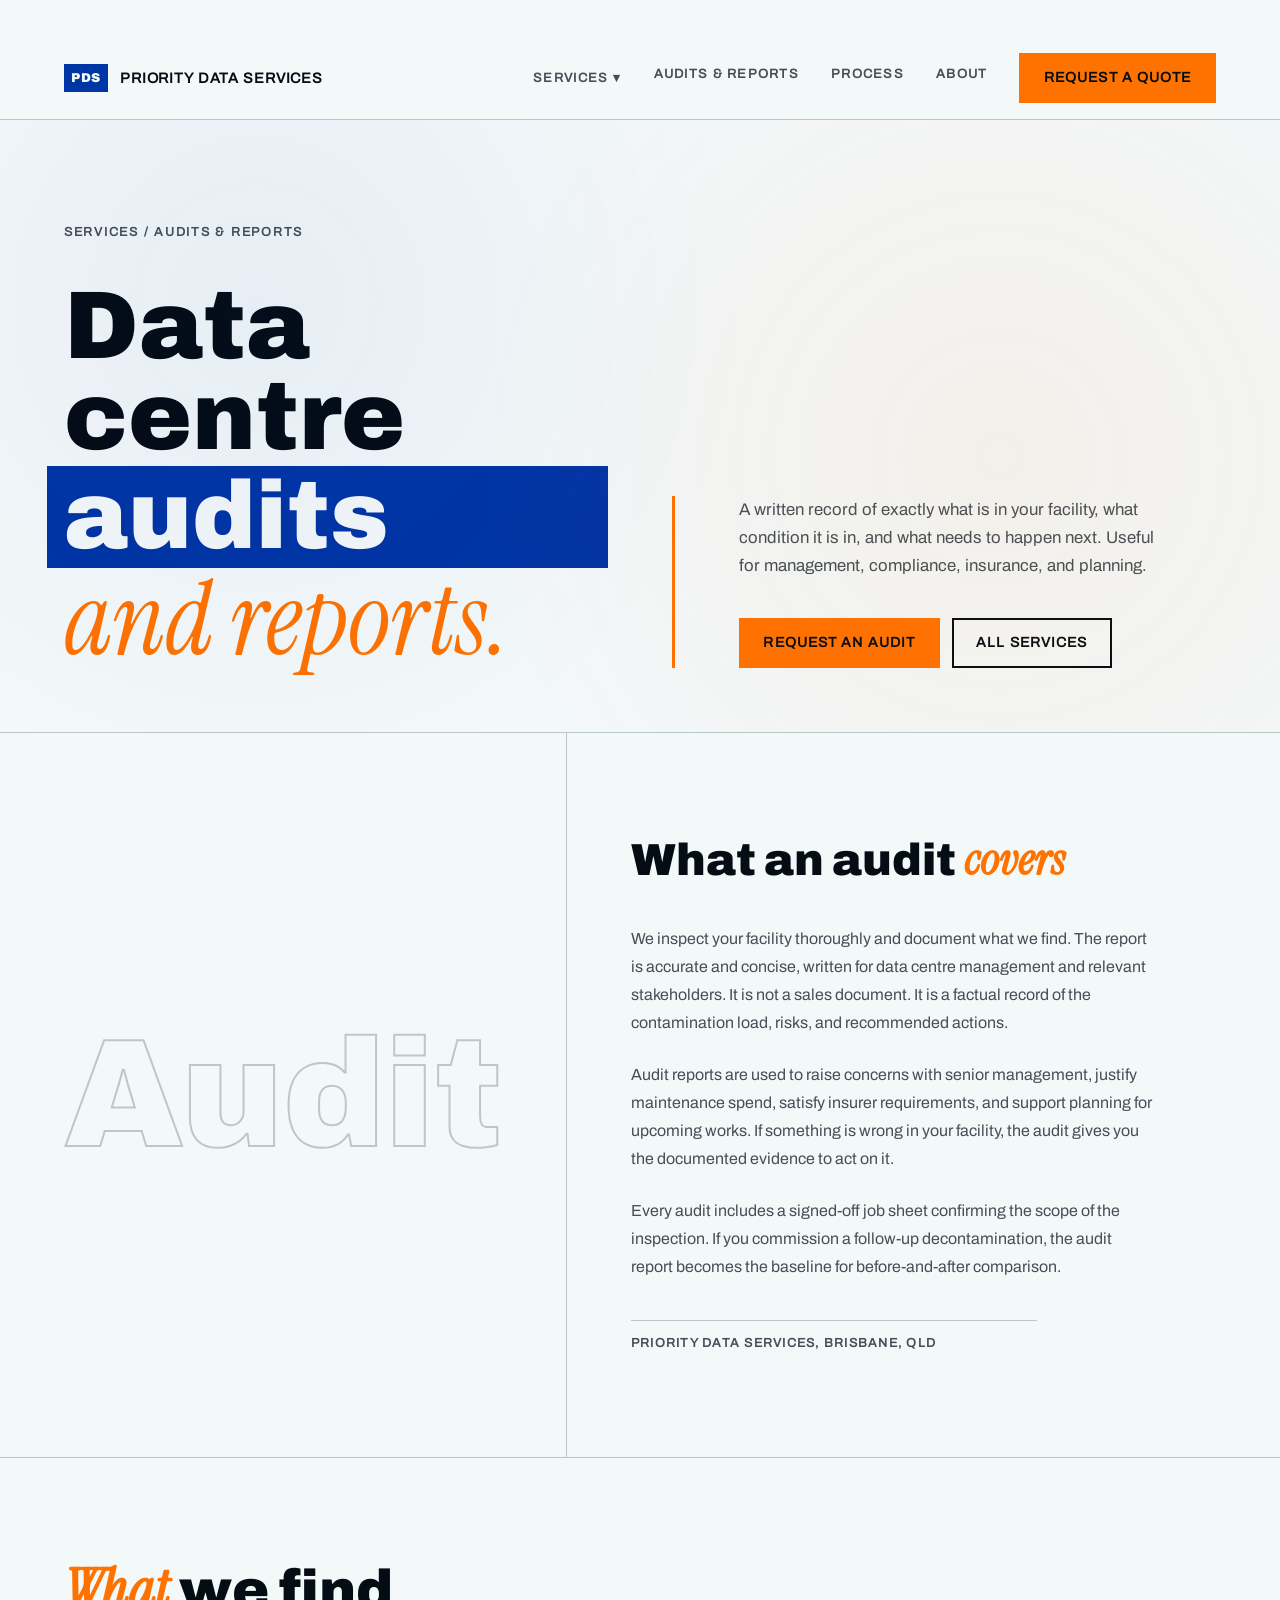
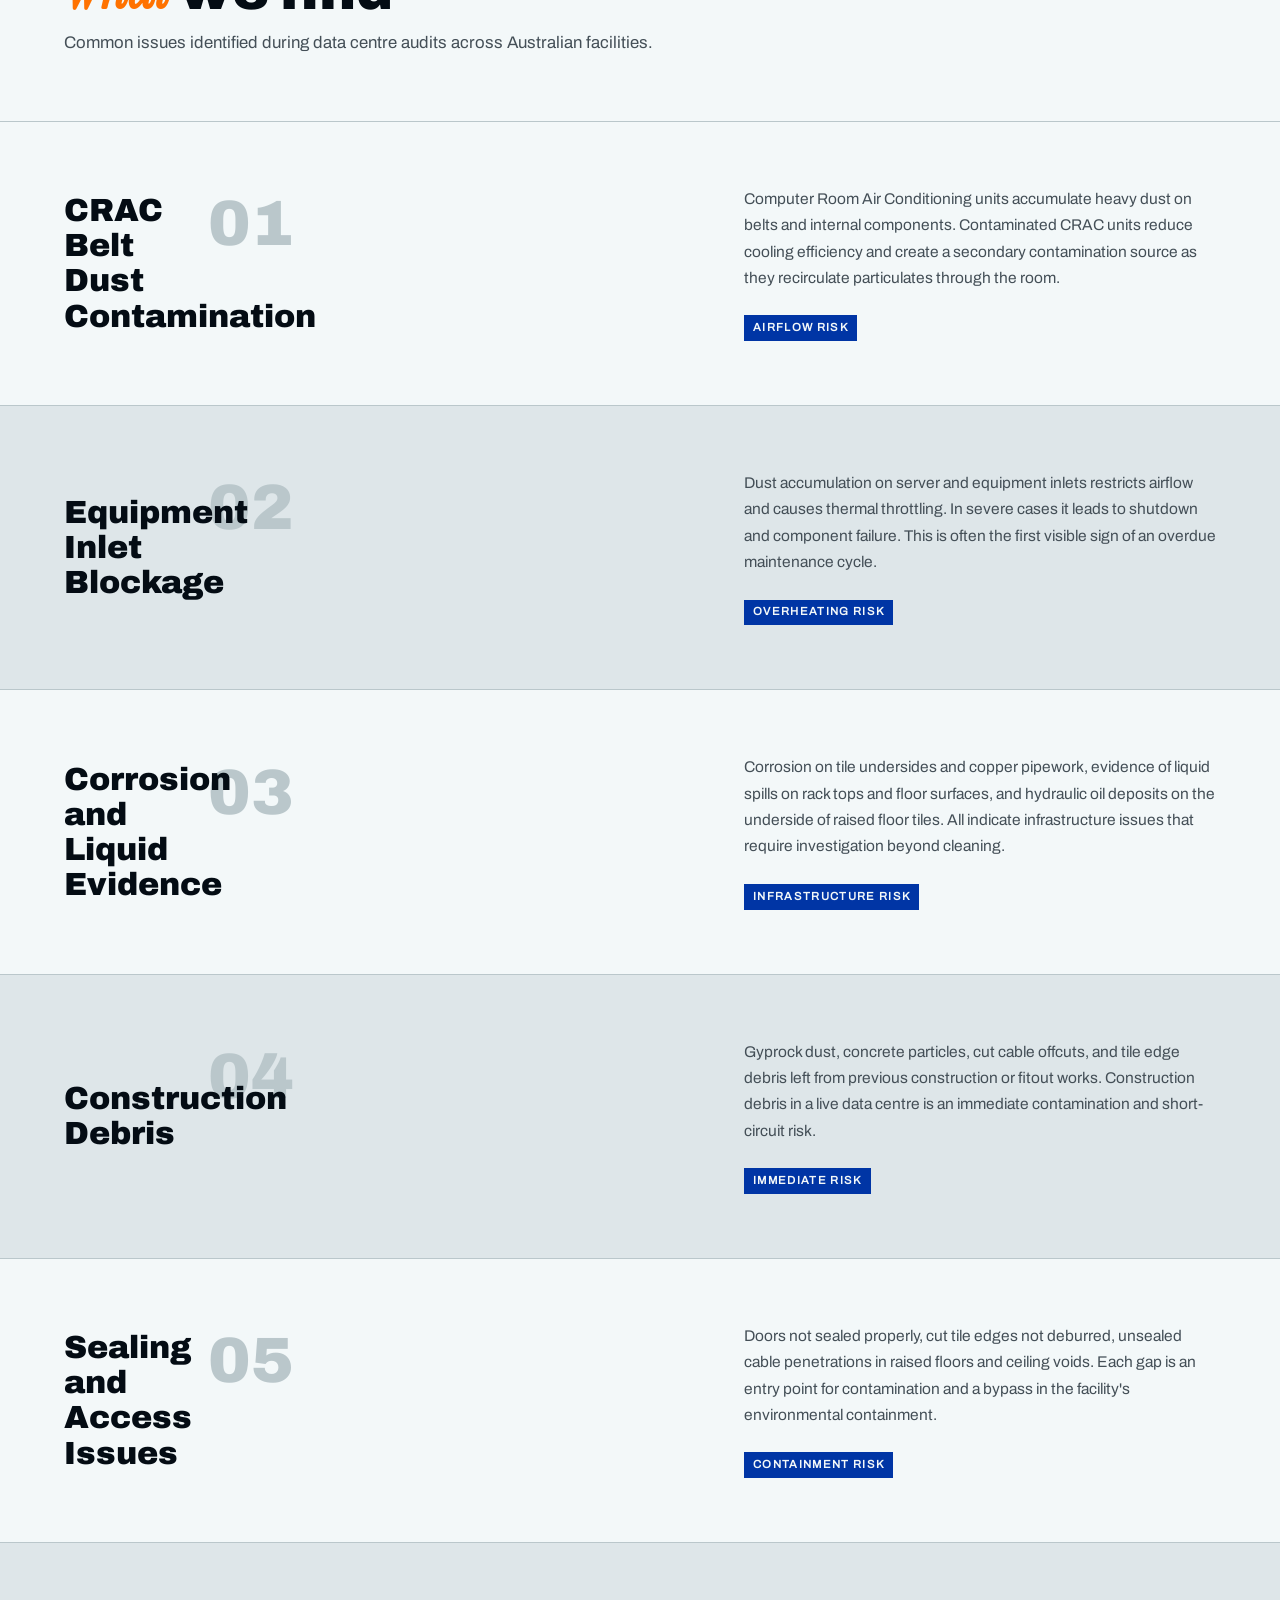
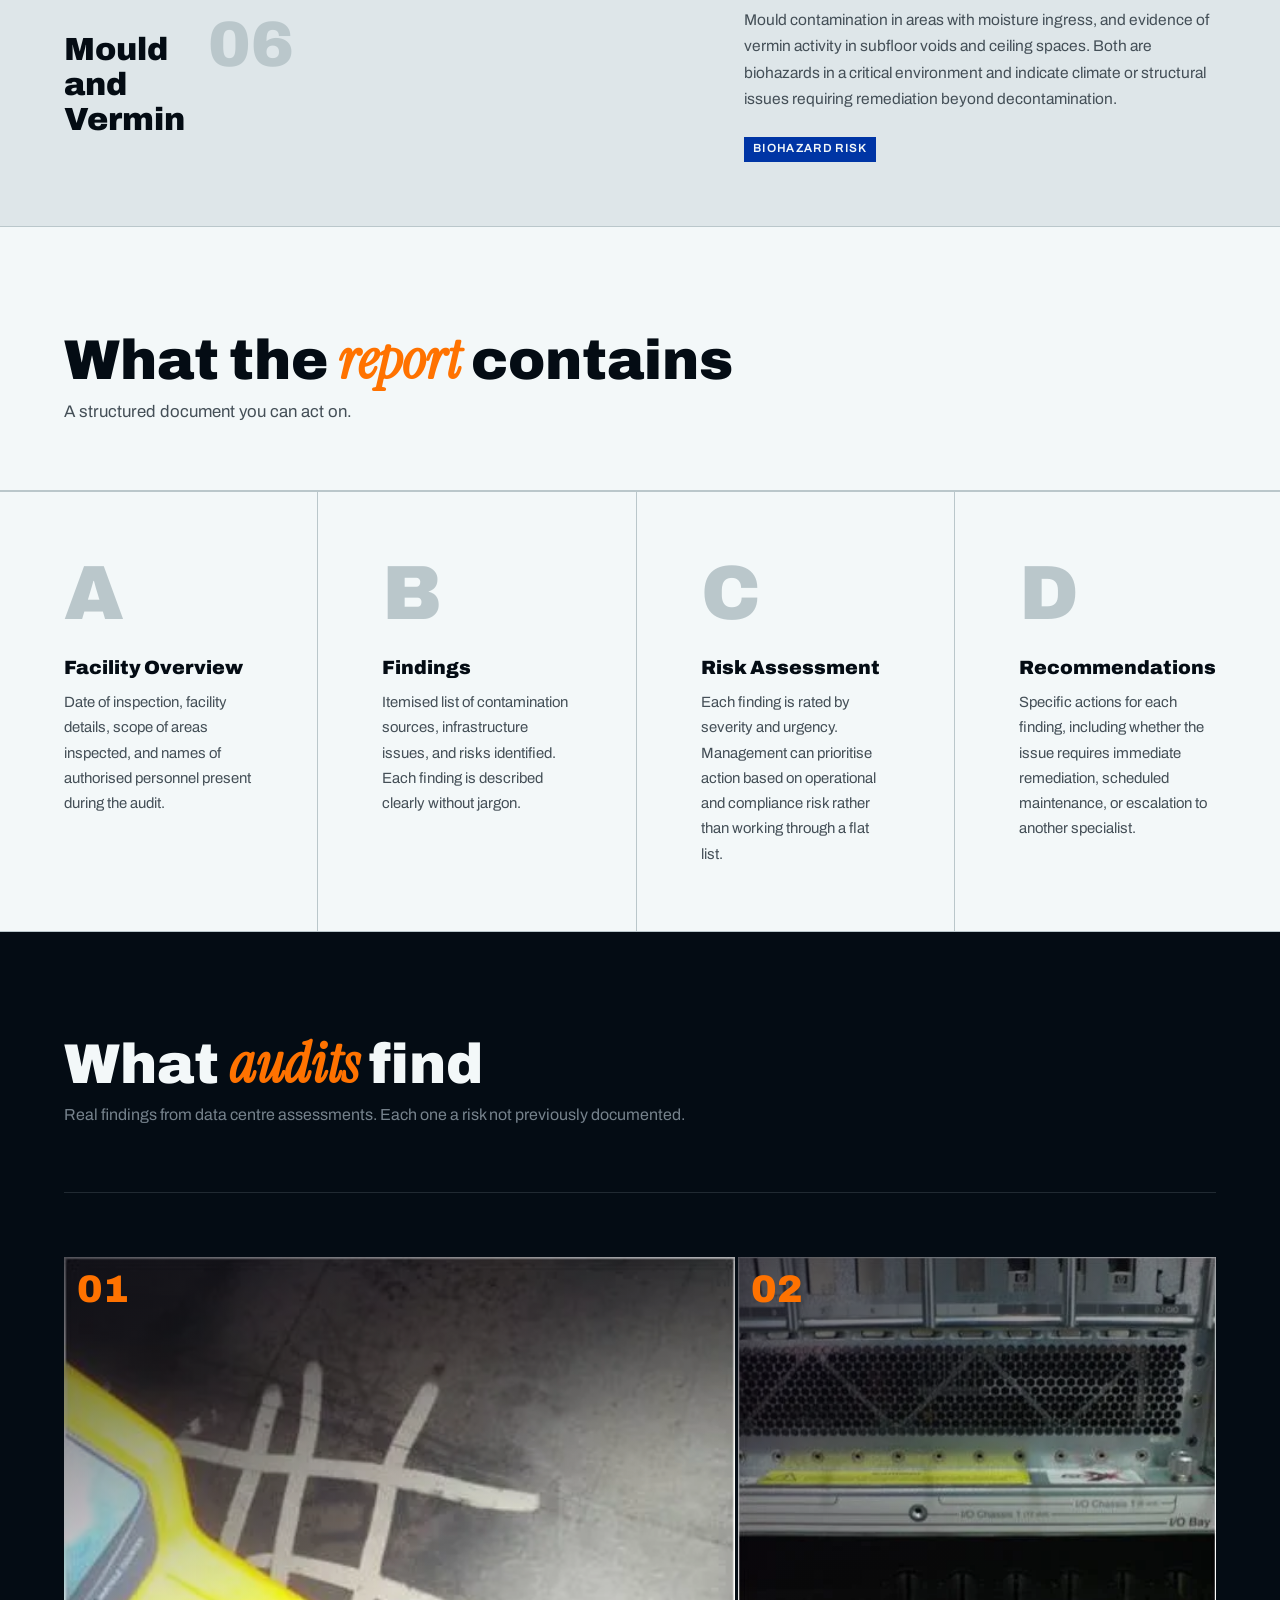
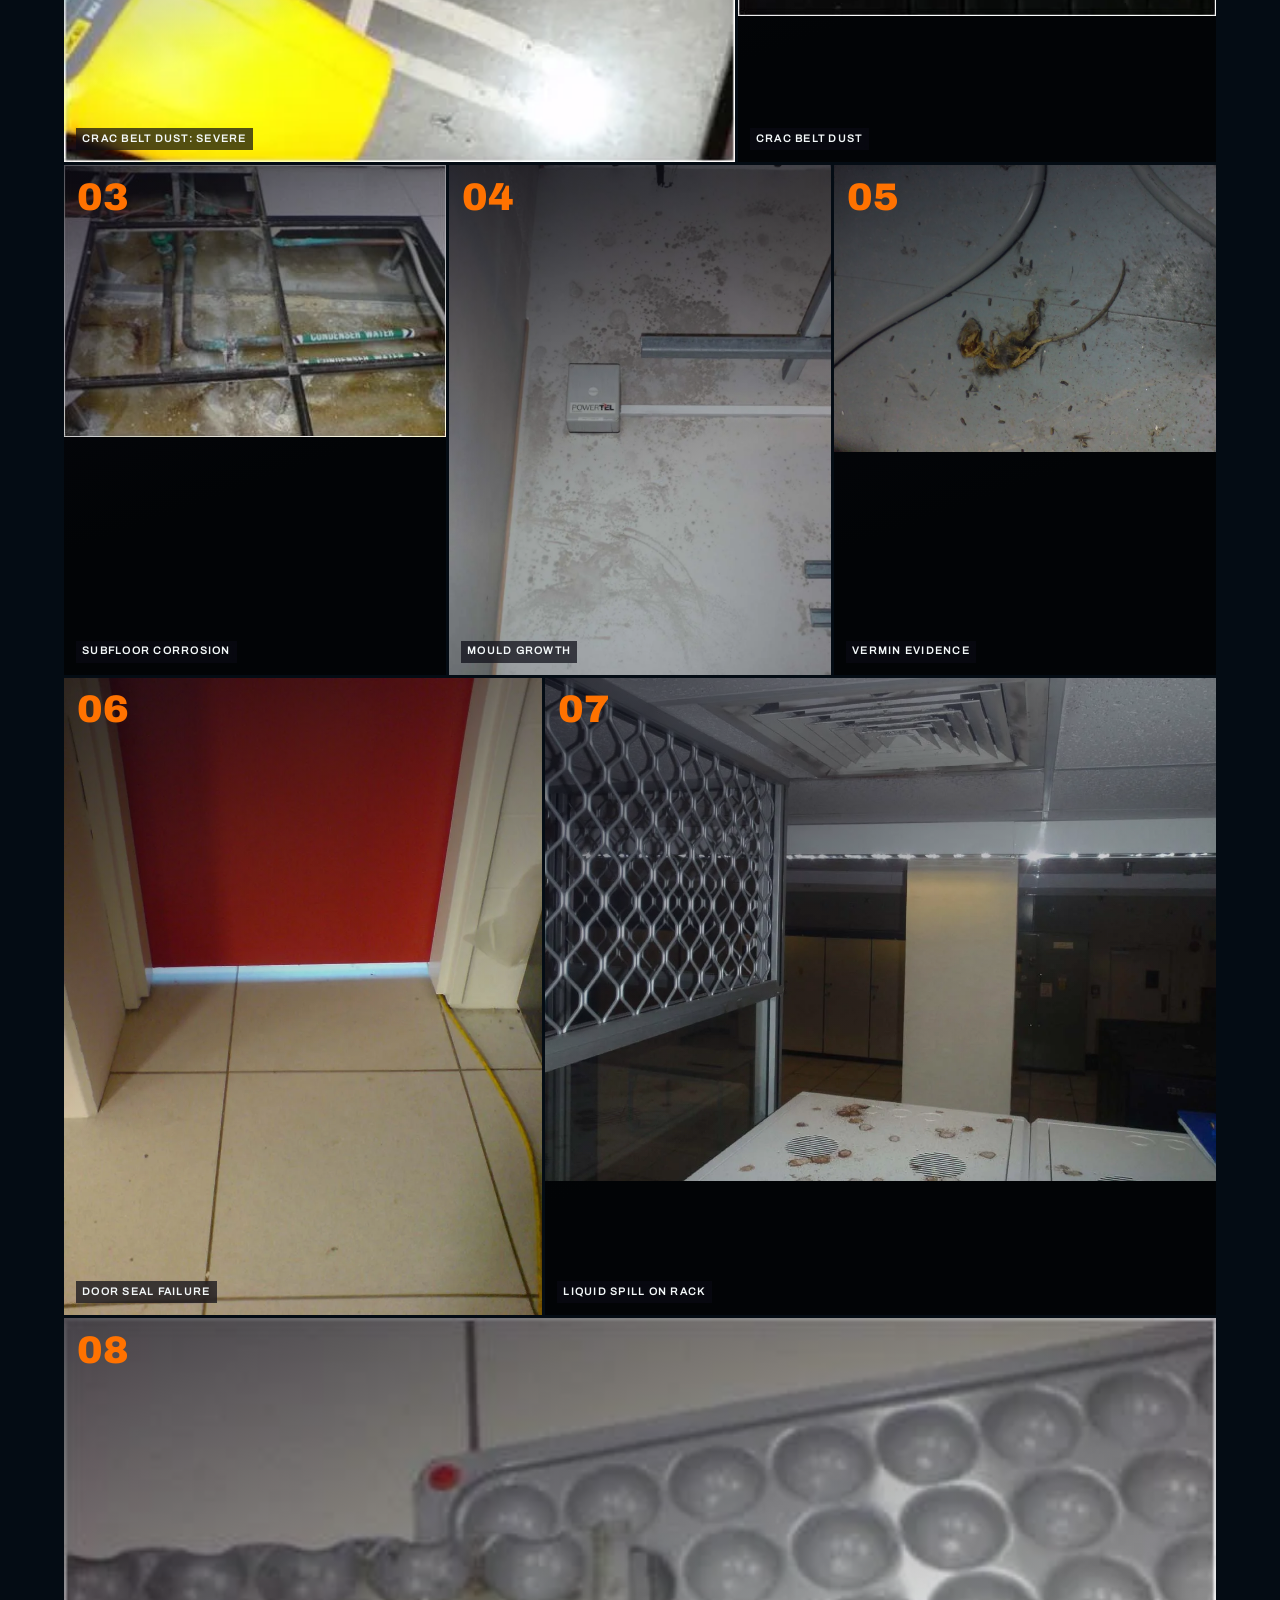
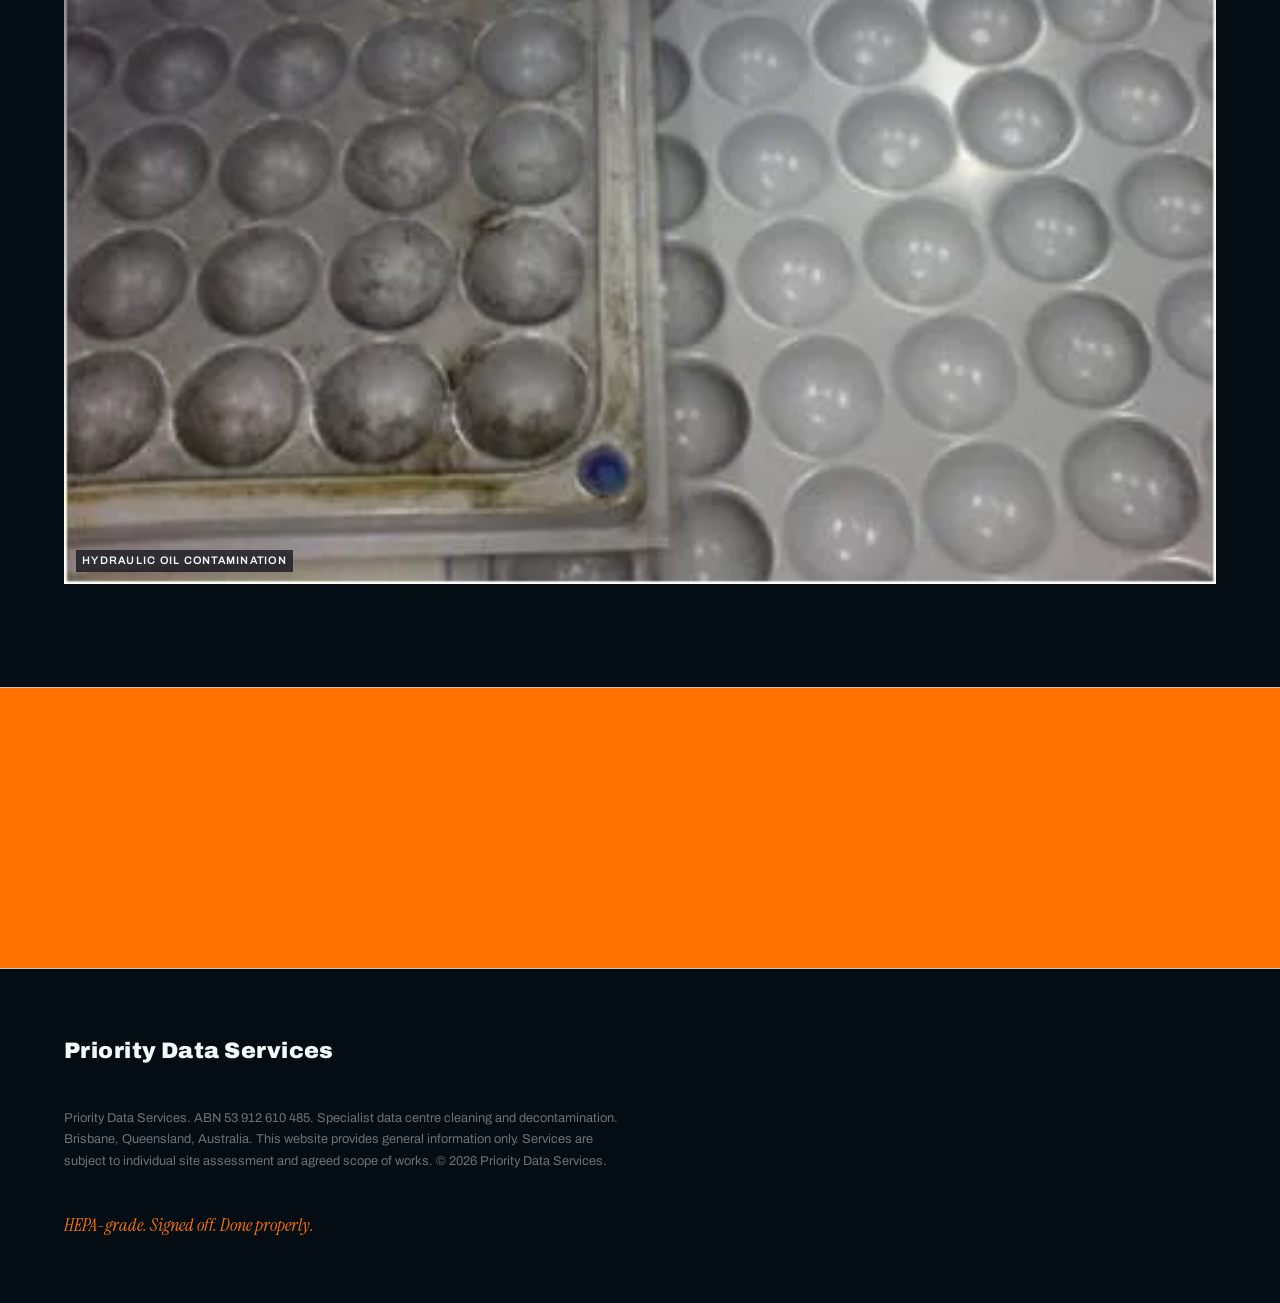
==== commit f0f363f7: "Fix ticker speed on mobile, z-index obstruction, and add company name to mobile nav Ticker fixes: - " ====
--- a/audits-reports.html
+++ b/audits-reports.html
@@ -82,6 +82,10 @@
 
 <!-- Mobile nav drawer -->
 <div class="mobile-nav" id="mobile-nav" aria-hidden="true">
+  <!-- Mobile nav header -->
+  <div class="mobile-nav__header">
+    <span class="mobile-nav__brand">Priority Data Services</span>
+  </div>
   <nav aria-label="Mobile navigation">
     <p class="mobile-nav__heading">Services</p>
     <a href="data-centre-decontamination.html">Data Centre Decontamination</a>
--- a/style.css
+++ b/style.css
@@ -225,7 +225,7 @@
   border-bottom: 1.5px solid oklch(28% 0.02 244);
   position: sticky;
   top: 0;
-  z-index: 100;
+  z-index: 70;
 }
 .ticker__track {
   display: inline-flex;
@@ -343,12 +343,22 @@
   display: none;
   position: fixed; inset: 0;
   background: var(--ink); color: var(--paper);
-  z-index: 80; overflow-y: auto;
+  z-index: 100; overflow-y: auto;
   padding: 6rem var(--gutter) var(--gutter);
   transform: translateX(100%);
   transition: transform 300ms var(--ease-out);
 }
 .mobile-nav.is-open { transform: translateX(0); }
+.mobile-nav__header {
+  display: flex; align-items: center; gap: 0.75rem;
+  padding-bottom: 1.5rem; margin-bottom: 1.5rem;
+  border-bottom: 1px solid oklch(28% 0.02 244);
+}
+.mobile-nav__brand {
+  font-size: 0.9rem; font-weight: 700;
+  text-transform: uppercase; letter-spacing: 0.06em;
+  color: var(--paper);
+}
 .mobile-nav nav {
   display: flex; flex-direction: column; gap: 0;
 }
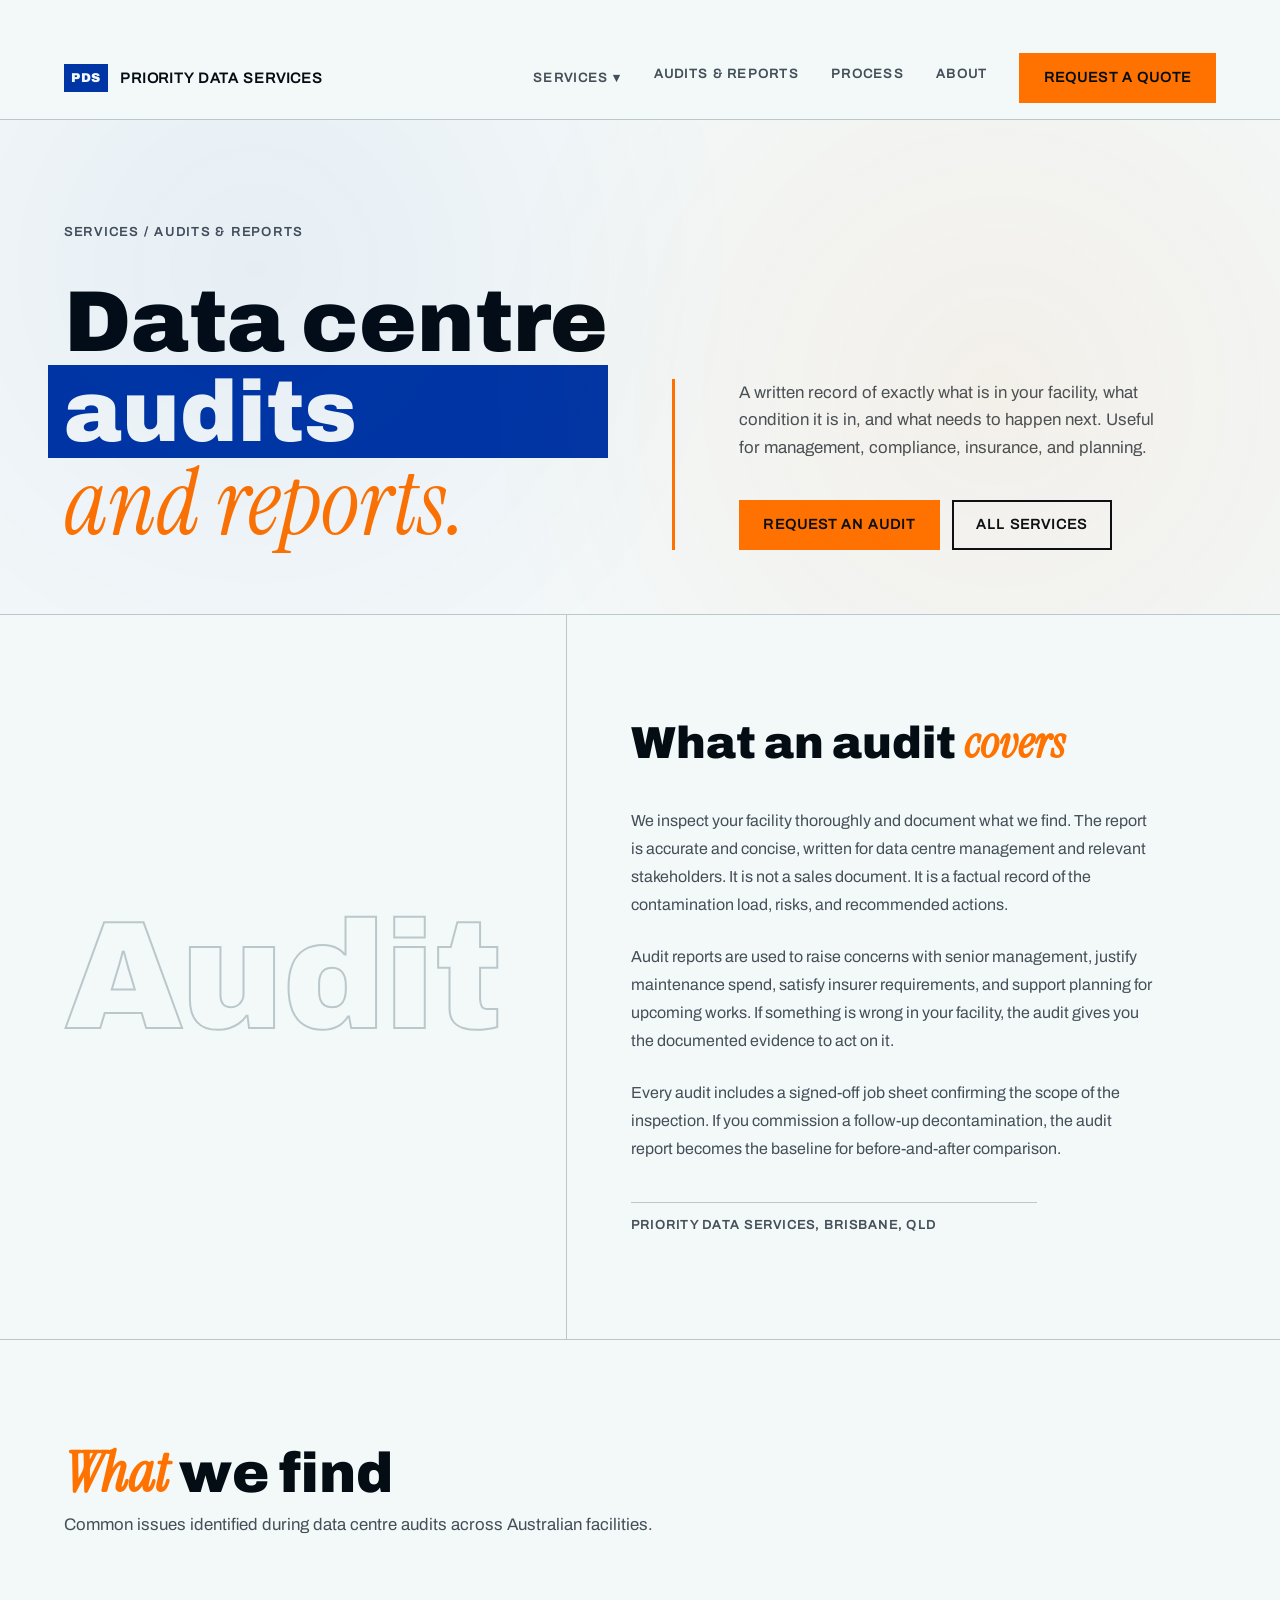
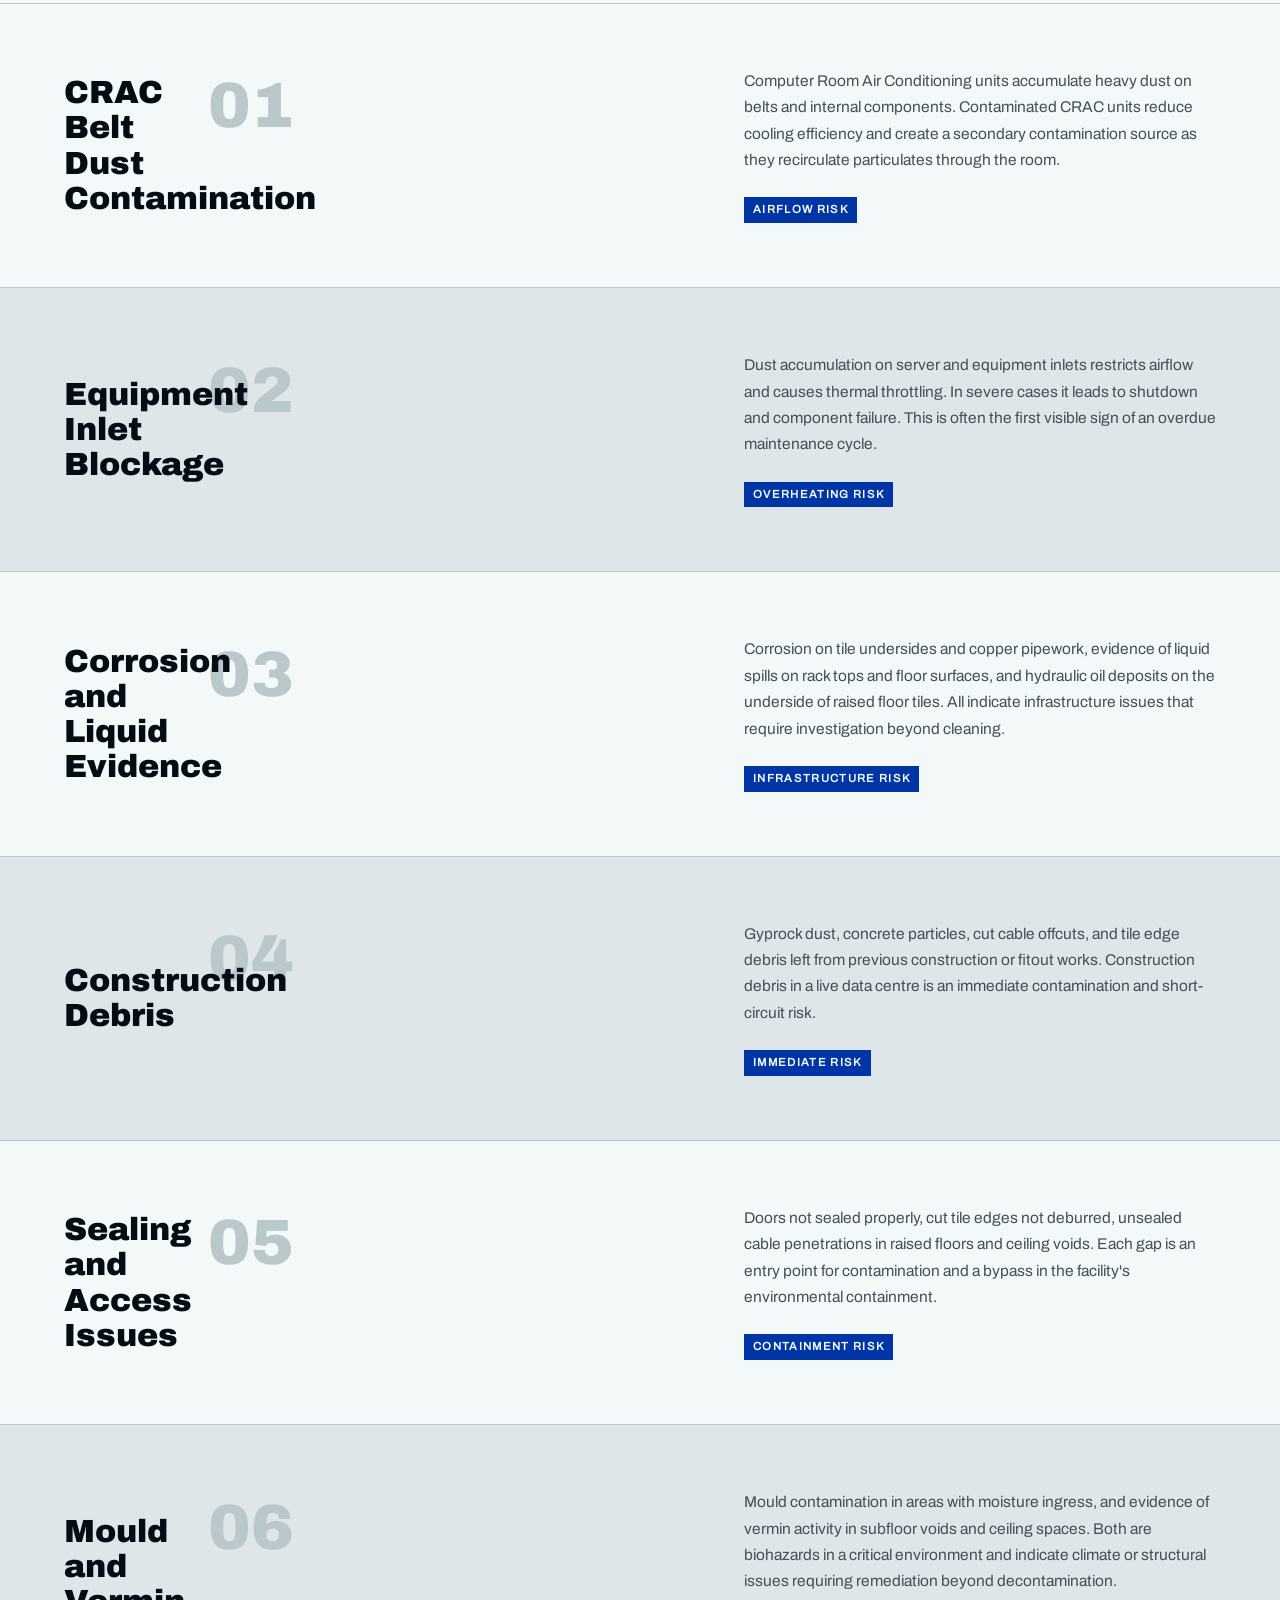
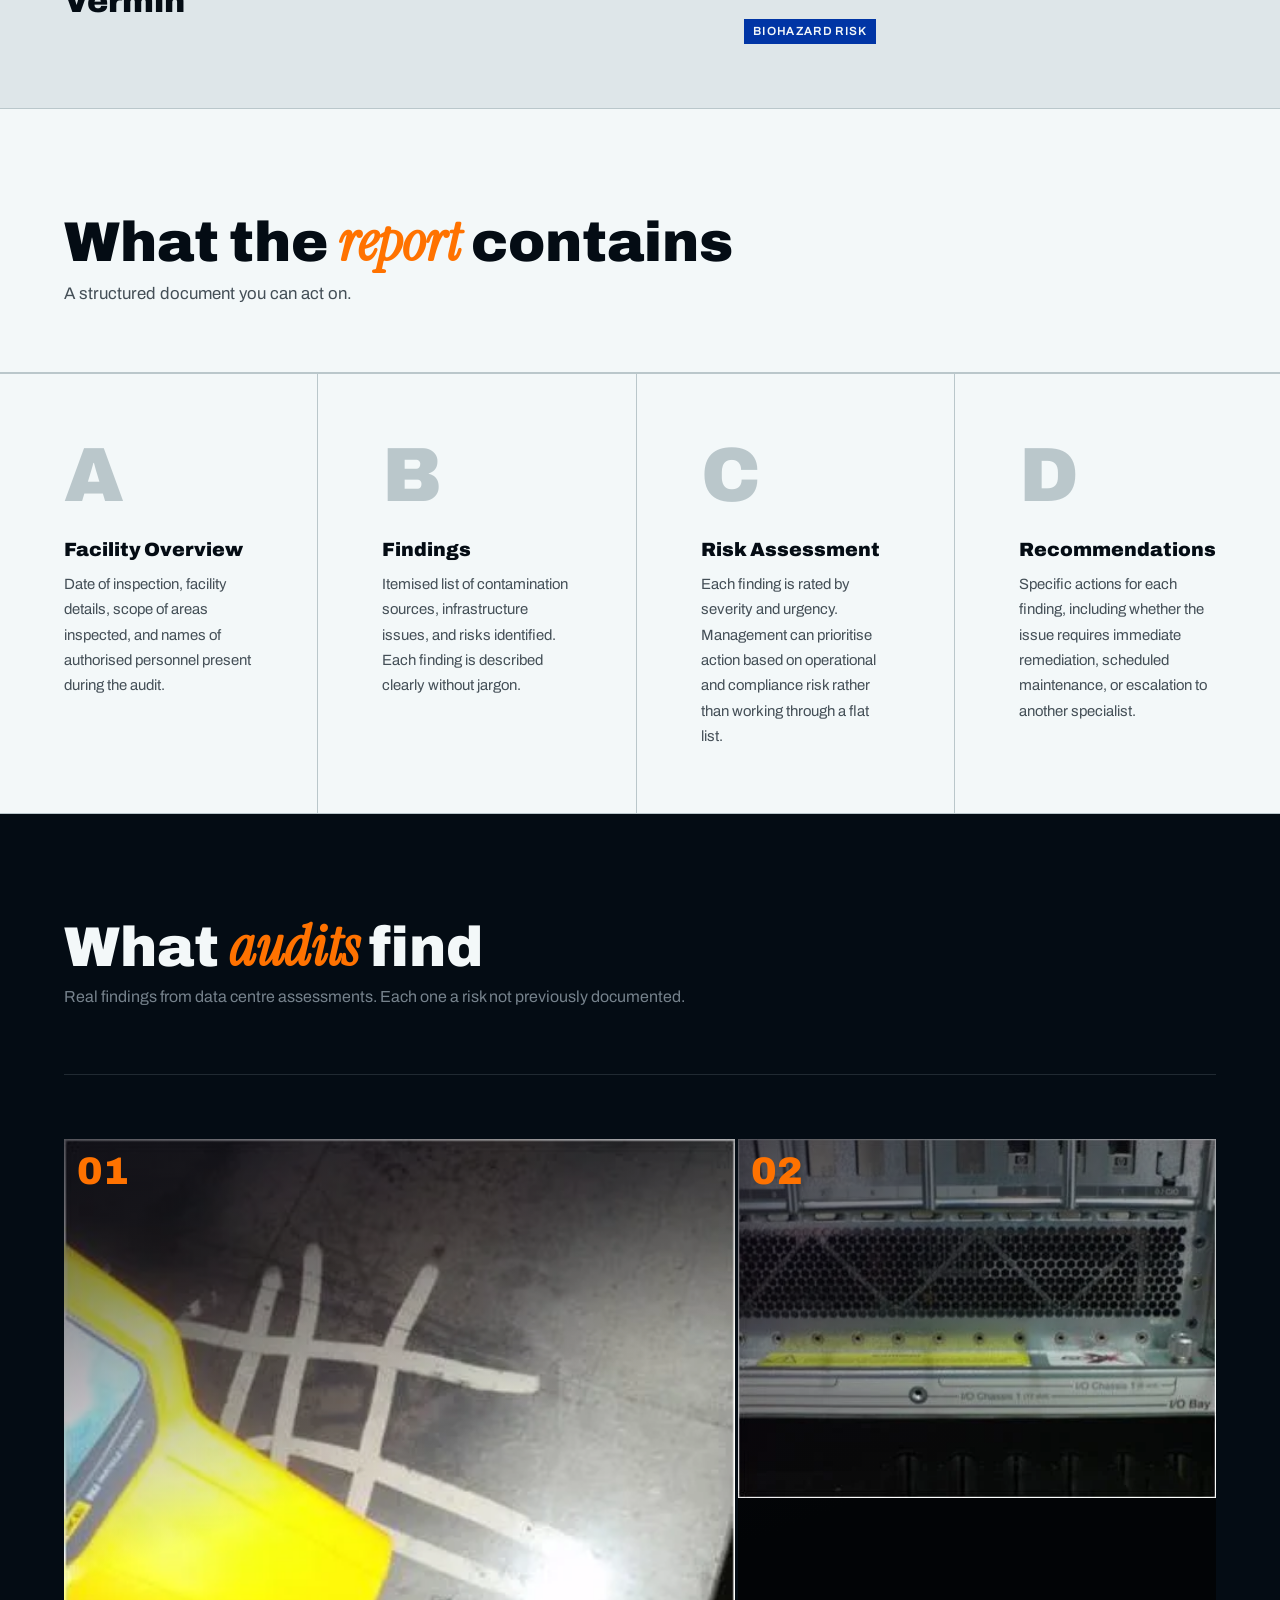
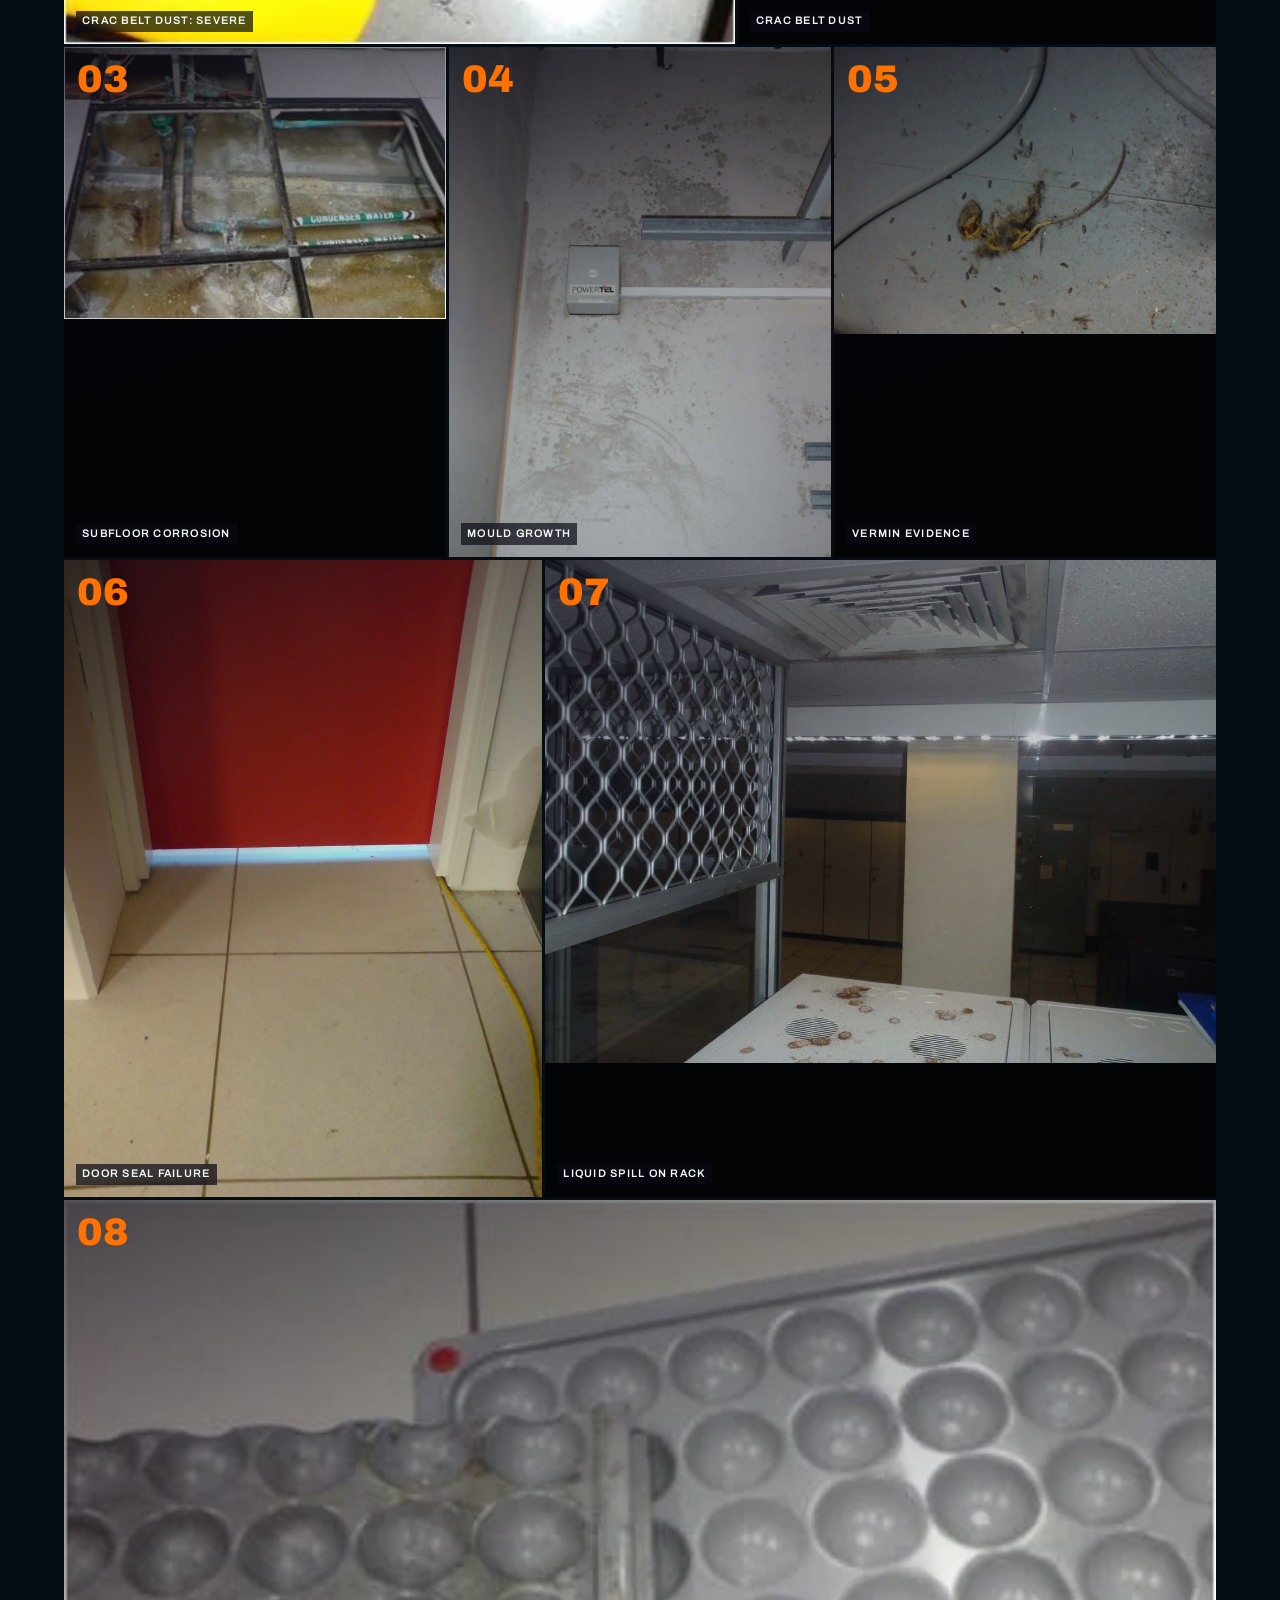
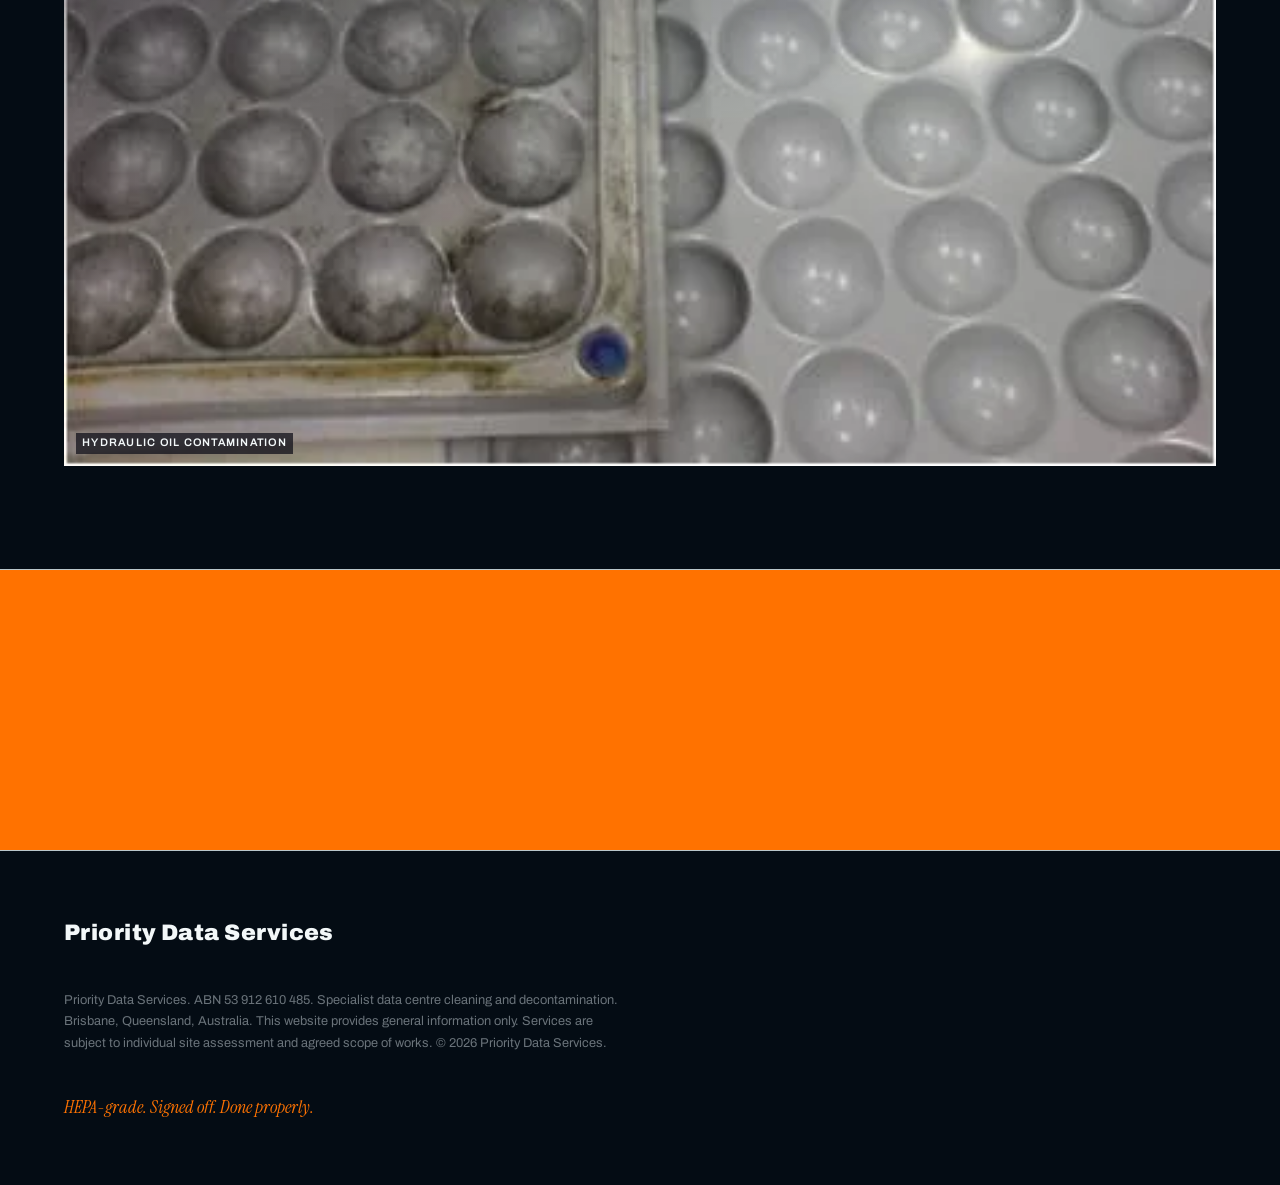
==== commit 12db131f: "Polish: company name on mobile nav bar, reduce hero title by 10%, ticker visible above menu Mobile n" ====
--- a/audits-reports.html
+++ b/audits-reports.html
@@ -82,11 +82,7 @@
 
 <!-- Mobile nav drawer -->
 <div class="mobile-nav" id="mobile-nav" aria-hidden="true">
-  <!-- Mobile nav header -->
-  <div class="mobile-nav__header">
-    <span class="mobile-nav__brand">Priority Data Services</span>
-  </div>
-  <nav aria-label="Mobile navigation">
+<nav aria-label="Mobile navigation">
     <p class="mobile-nav__heading">Services</p>
     <a href="data-centre-decontamination.html">Data Centre Decontamination</a>
     <a href="zinc-whisker-remediation.html">Zinc Whisker Remediation</a>
--- a/style.css
+++ b/style.css
@@ -341,24 +341,14 @@
 /* --- Mobile drawer --- */
 .mobile-nav {
   display: none;
-  position: fixed; inset: 0;
+  position: fixed; top: 2.3rem; right: 0; bottom: 0; left: 0;
   background: var(--ink); color: var(--paper);
   z-index: 100; overflow-y: auto;
-  padding: 6rem var(--gutter) var(--gutter);
+  padding: 1rem var(--gutter) var(--gutter);
   transform: translateX(100%);
   transition: transform 300ms var(--ease-out);
 }
 .mobile-nav.is-open { transform: translateX(0); }
-.mobile-nav__header {
-  display: flex; align-items: center; gap: 0.75rem;
-  padding-bottom: 1.5rem; margin-bottom: 1.5rem;
-  border-bottom: 1px solid oklch(28% 0.02 244);
-}
-.mobile-nav__brand {
-  font-size: 0.9rem; font-weight: 700;
-  text-transform: uppercase; letter-spacing: 0.06em;
-  color: var(--paper);
-}
 .mobile-nav nav {
   display: flex; flex-direction: column; gap: 0;
 }
@@ -427,7 +417,7 @@
 }
 .hero__line {
   font-family: var(--font-display);
-  font-size: clamp(2.8rem, 7.5vw, 6.5rem);
+  font-size: clamp(2.52rem, 6.75vw, 5.85rem);
   line-height: 0.95;
   display: block;
 }
@@ -440,7 +430,7 @@
 .hero__line--serif {
   font-family: var(--font-serif);
   font-style: italic;
-  font-size: clamp(3rem, 8vw, 7rem);
+  font-size: clamp(2.7rem, 7.2vw, 6.3rem);
   font-weight: 400;
   color: var(--alert);
 }
@@ -986,7 +976,7 @@
   .hamburger { display: flex; }
   .mobile-nav { display: block; }
   .masthead__nav  { display: none; }
-  .masthead__name { display: none; }
+  .masthead__name { font-size: 0.65rem; letter-spacing: 0.04em; }
   .masthead__cta { display: none; }
 
   .hero {
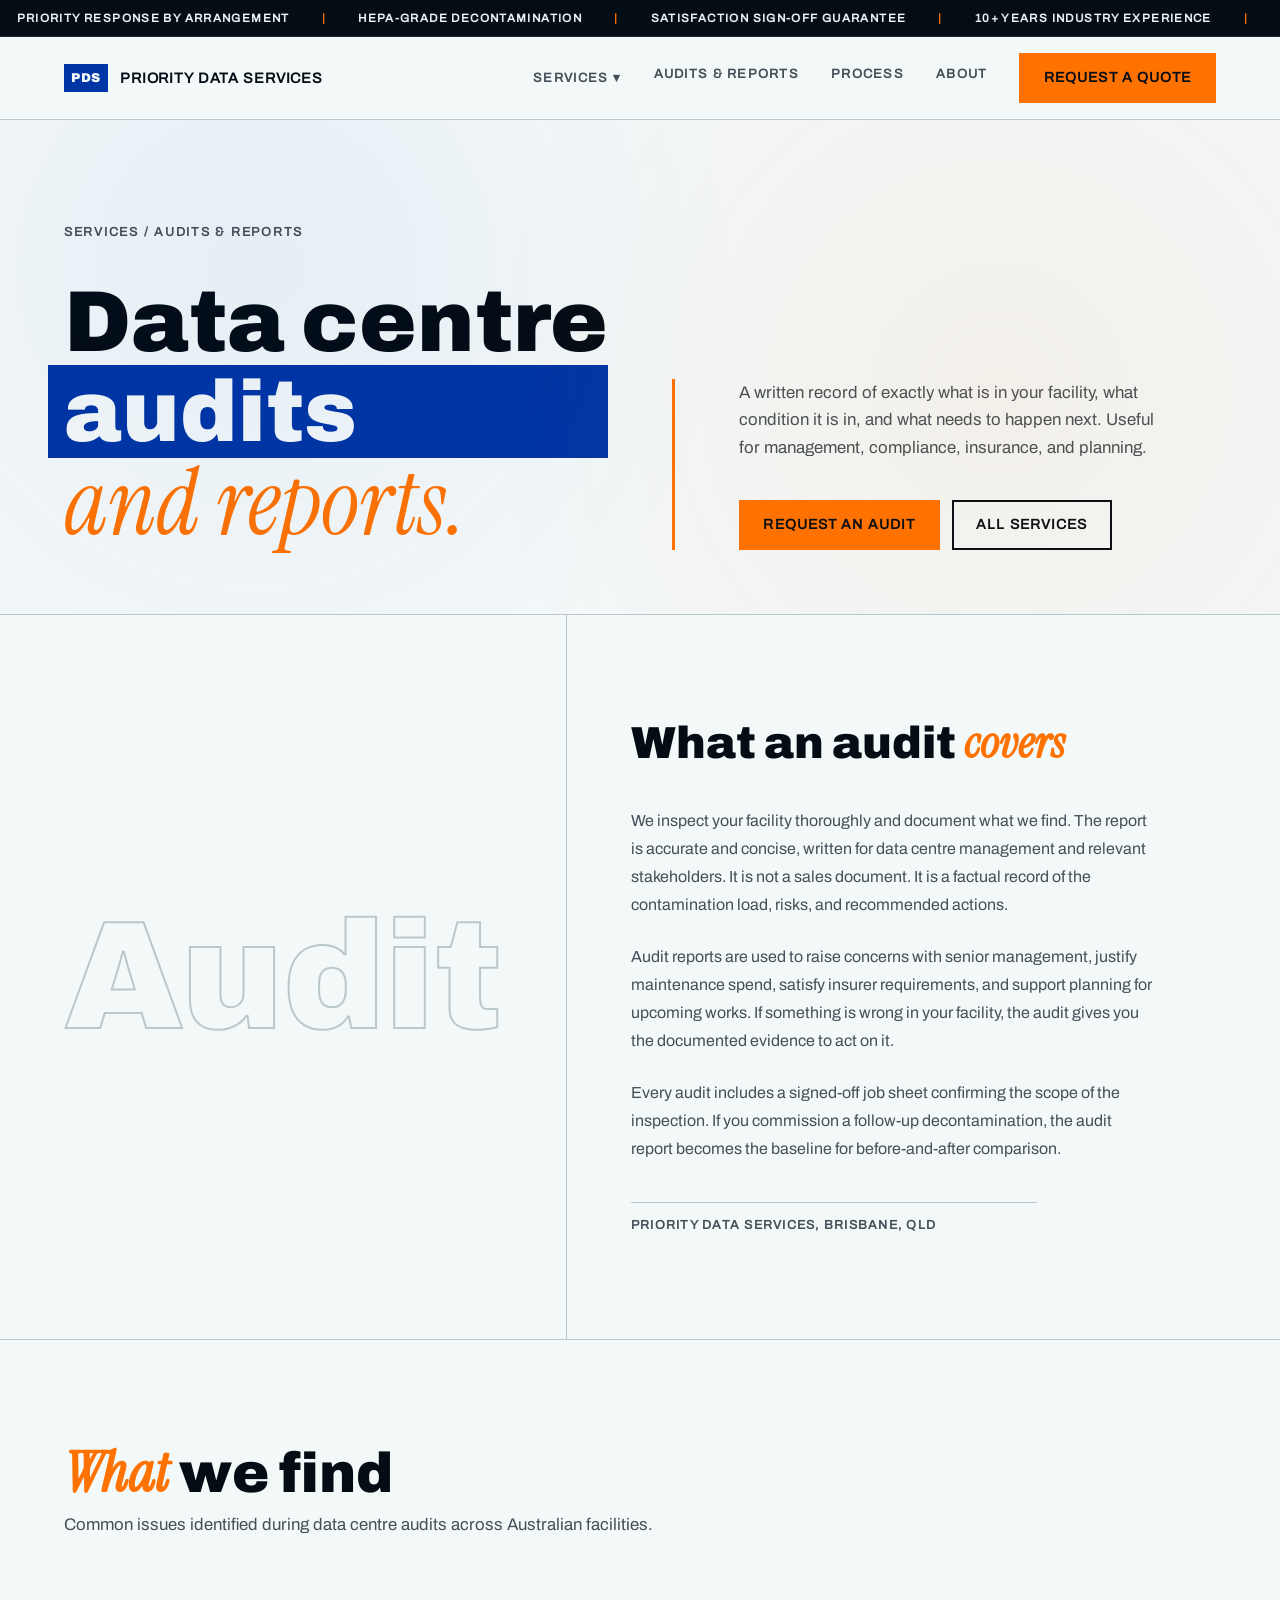
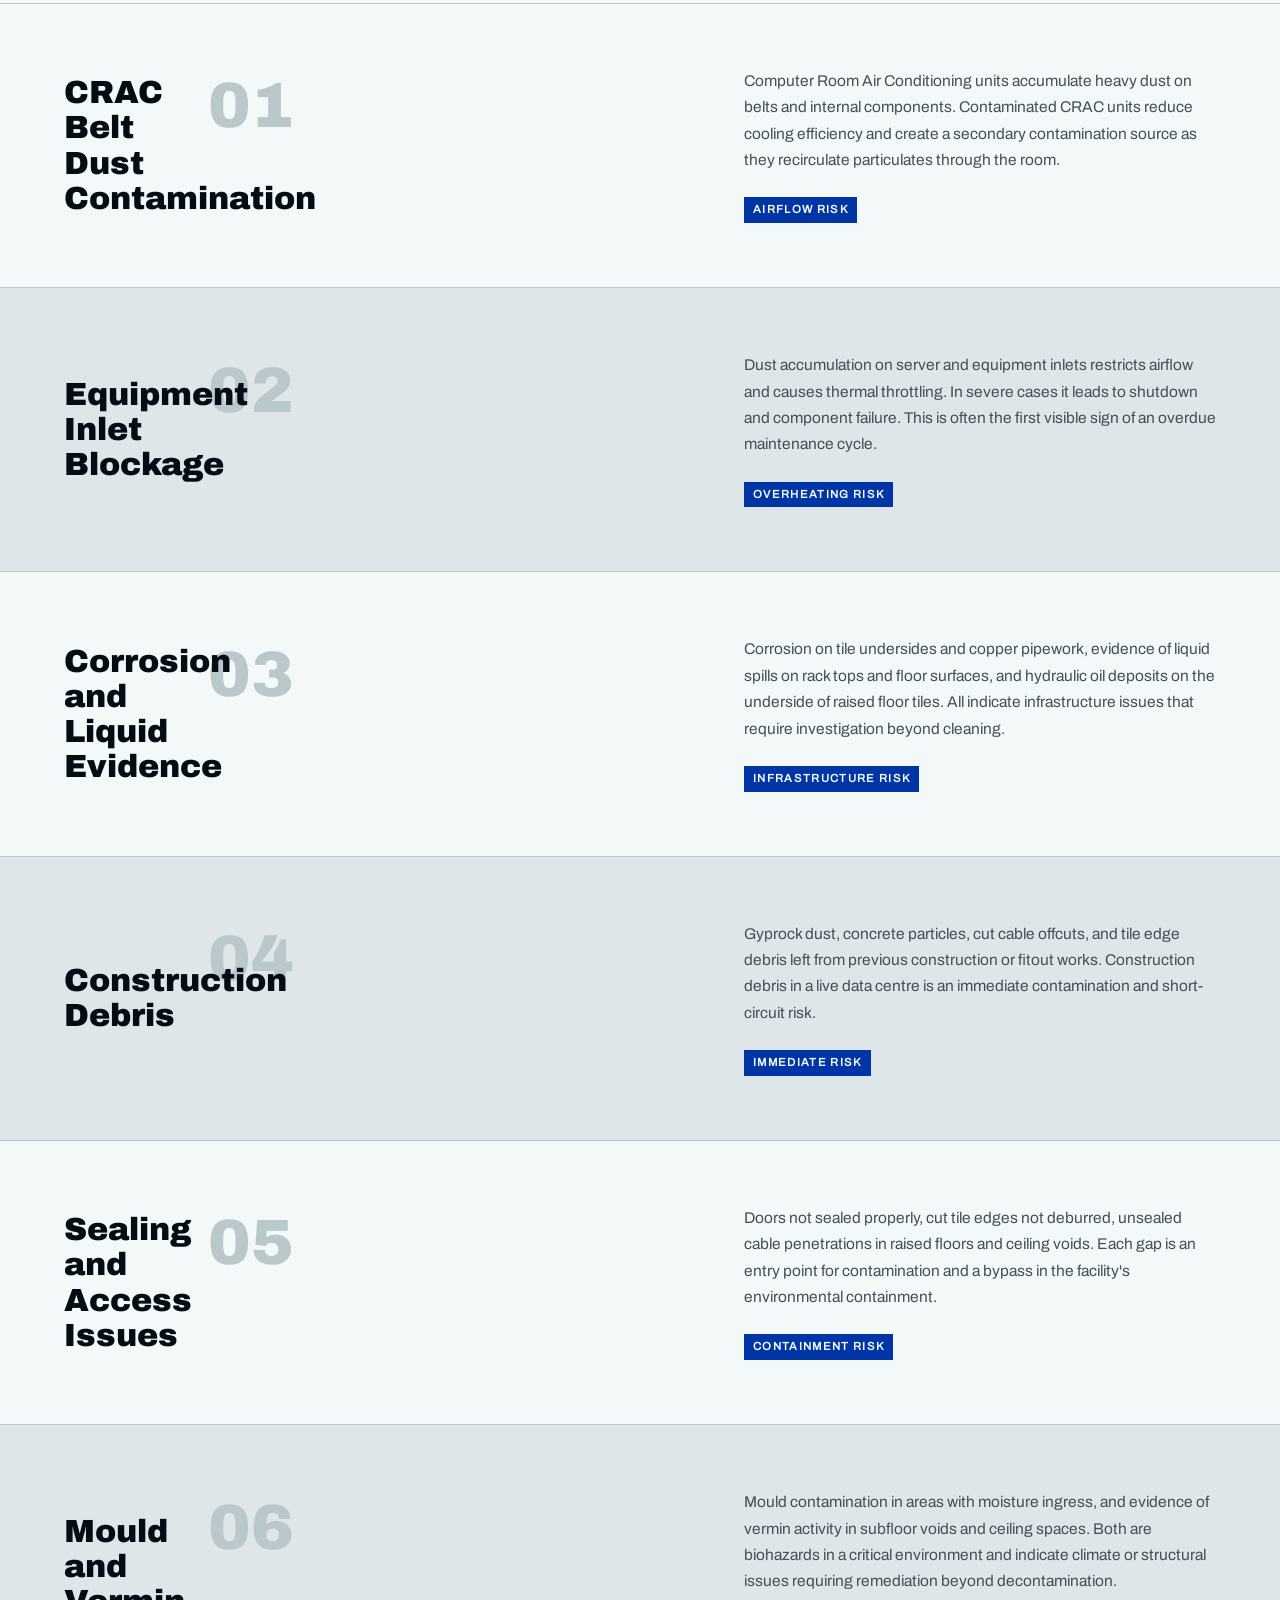
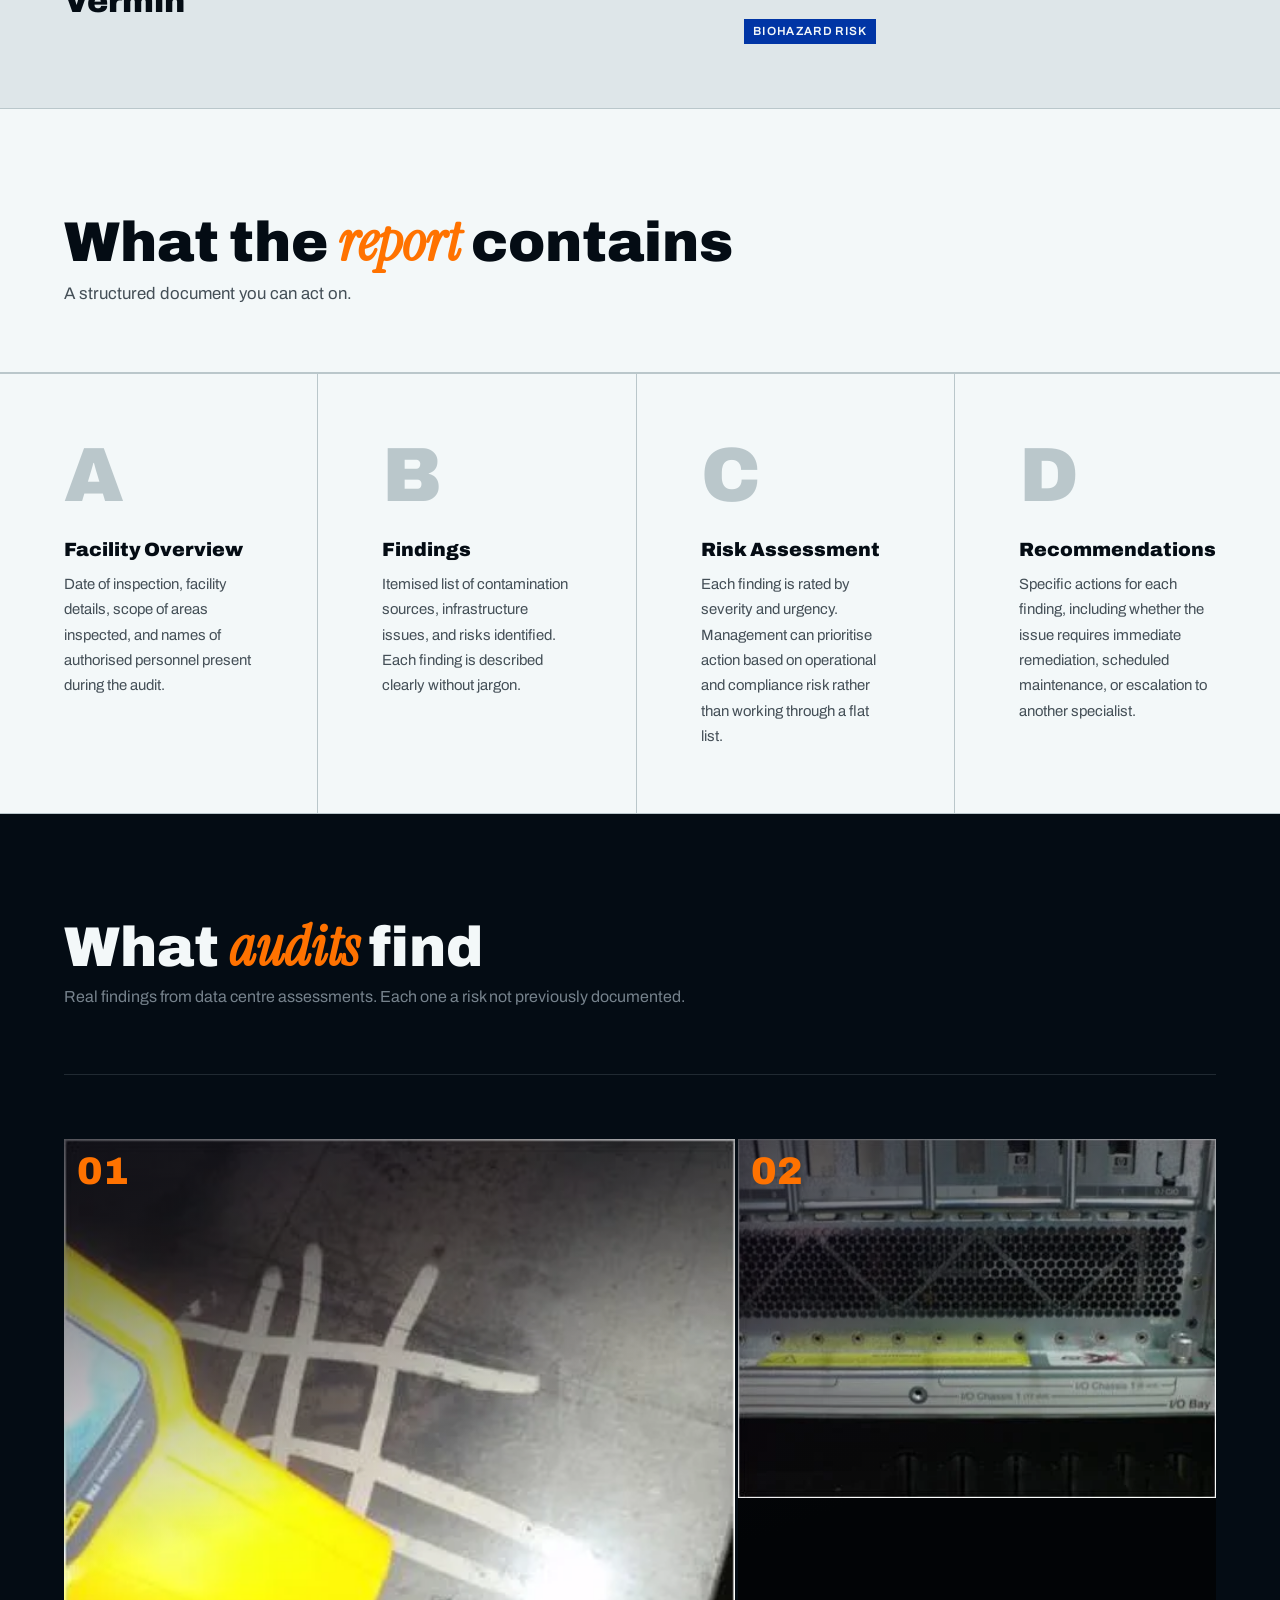
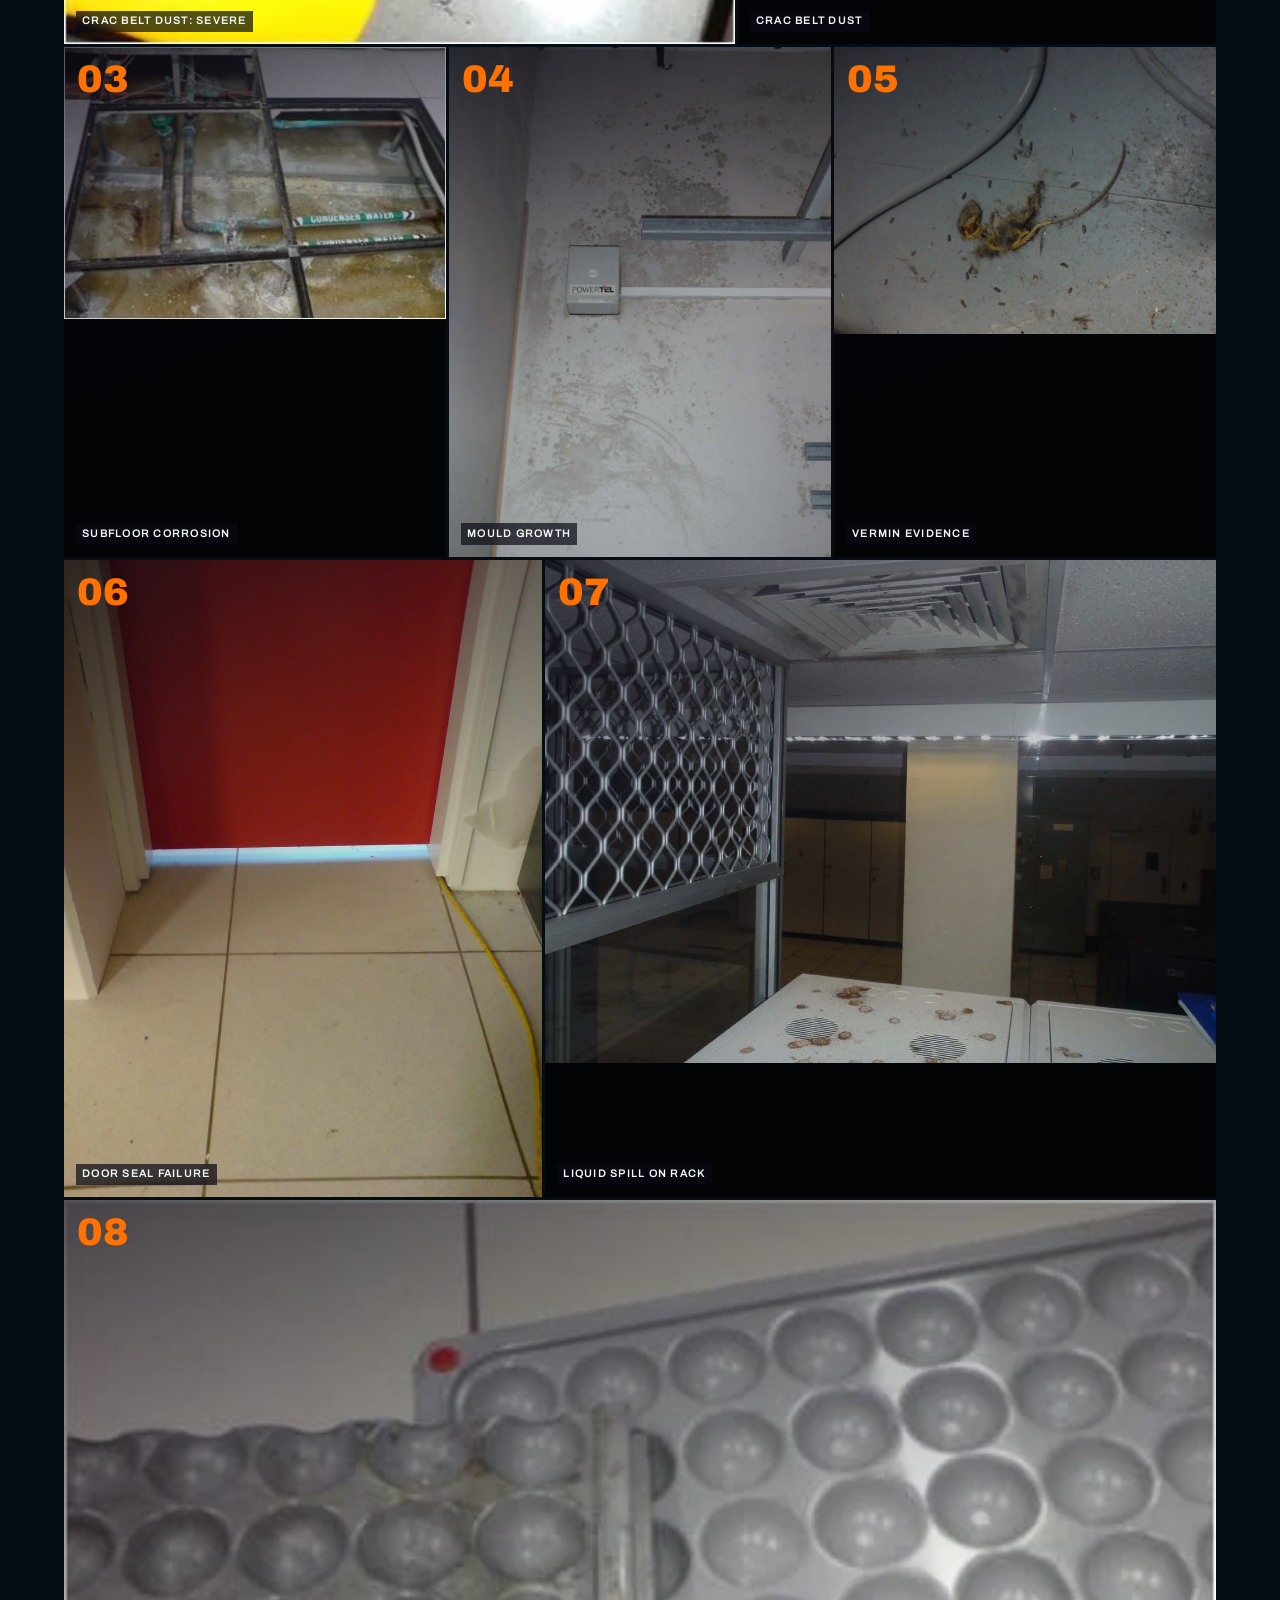
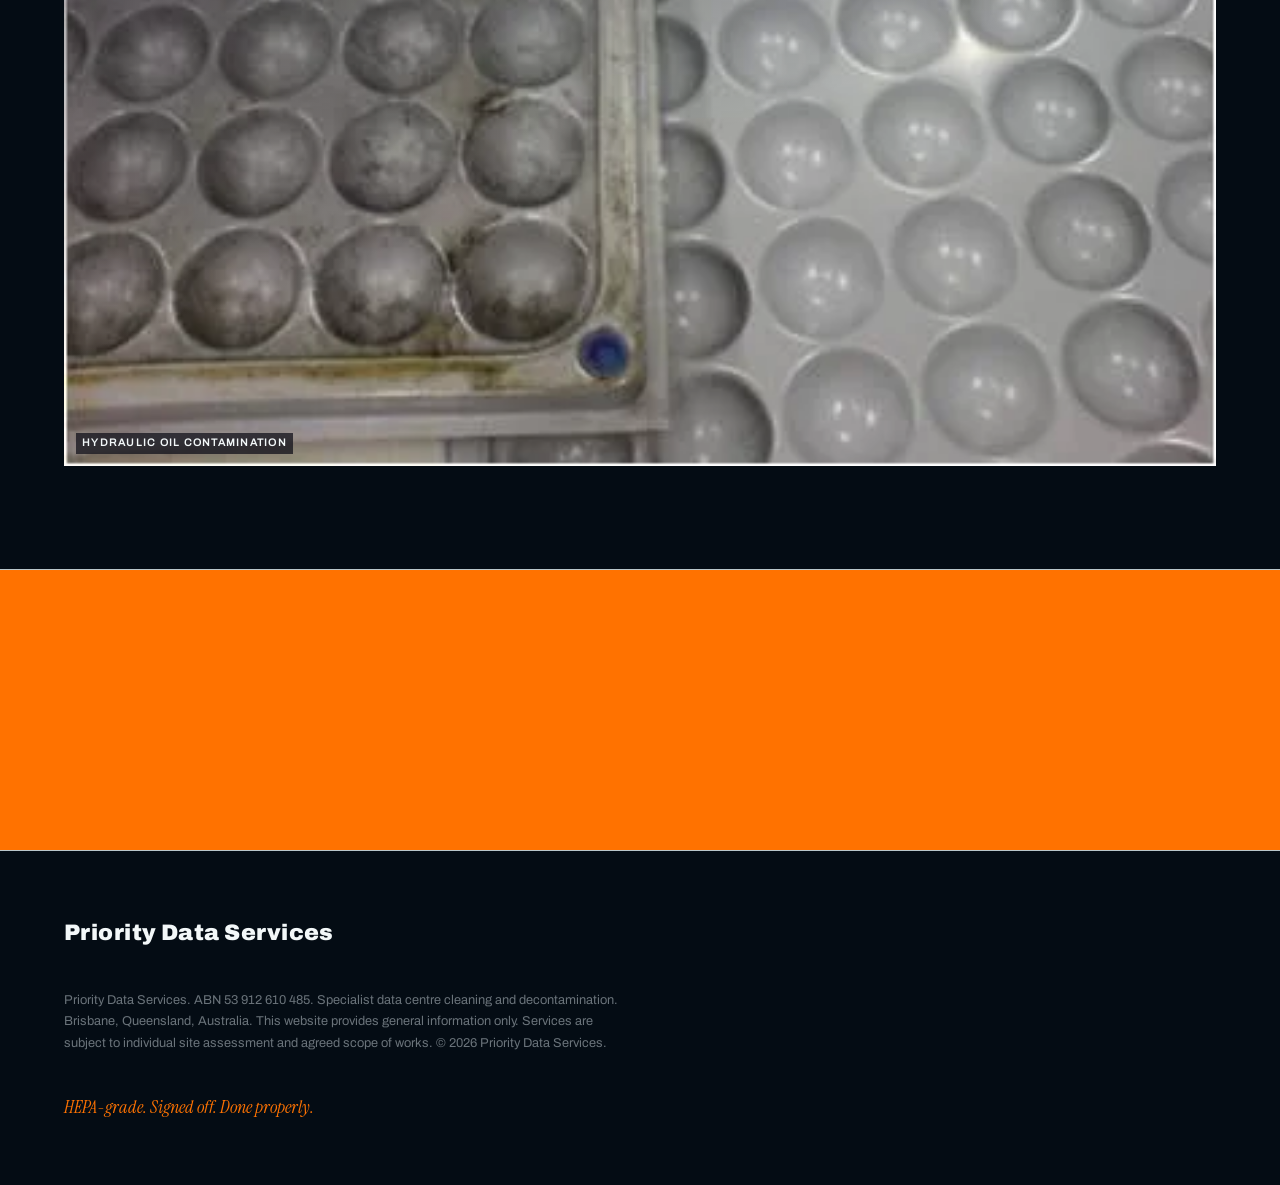
==== commit eb7d6430: "Move ticker to absolute top on all 12 pages, above masthead Ticker now first element after <body> on" ====
--- a/audits-reports.html
+++ b/audits-reports.html
@@ -47,6 +47,17 @@
 </head>
 <body>
 
+<div class="ticker" aria-hidden="true">
+  <div class="ticker__track">
+    <span>Brisbane based &amp; nationally available</span><span aria-hidden="true">|</span>
+    <span>Priority response by arrangement</span><span aria-hidden="true">|</span>
+    <span>HEPA-grade decontamination</span><span aria-hidden="true">|</span>
+    <span>Satisfaction sign-off guarantee</span><span aria-hidden="true">|</span>
+    <span>10+ years industry experience</span><span aria-hidden="true">|</span>
+    <span>Zinc whisker remediation specialists</span><span aria-hidden="true">|</span>
+  </div>
+</div>
+
 <header class="masthead">
   <a class="masthead__brand" href="index.html">
     <span class="masthead__mark">PDS</span>
@@ -102,16 +113,7 @@
   </nav>
 </div>
 
-<div class="ticker" aria-hidden="true">
-  <div class="ticker__track">
-    <span>Brisbane based &amp; nationally available</span><span aria-hidden="true">|</span>
-    <span>Priority response by arrangement</span><span aria-hidden="true">|</span>
-    <span>HEPA-grade decontamination</span><span aria-hidden="true">|</span>
-    <span>Satisfaction sign-off guarantee</span><span aria-hidden="true">|</span>
-    <span>10+ years industry experience</span><span aria-hidden="true">|</span>
-    <span>Zinc whisker remediation specialists</span><span aria-hidden="true">|</span>
-  </div>
-</div>
+
 
 
 
--- a/style.css
+++ b/style.css
@@ -223,9 +223,6 @@
   overflow: clip;
   white-space: nowrap;
   border-bottom: 1.5px solid oklch(28% 0.02 244);
-  position: sticky;
-  top: 0;
-  z-index: 70;
 }
 .ticker__track {
   display: inline-flex;
@@ -250,7 +247,7 @@
   border-bottom: var(--rule);
   background: var(--paper);
   position: sticky;
-  top: 2.3rem;
+  top: 0;
   z-index: 90;
 }
 .masthead__brand {
@@ -341,10 +338,10 @@
 /* --- Mobile drawer --- */
 .mobile-nav {
   display: none;
-  position: fixed; top: 2.3rem; right: 0; bottom: 0; left: 0;
+  position: fixed; inset: 0;
   background: var(--ink); color: var(--paper);
-  z-index: 100; overflow-y: auto;
-  padding: 1rem var(--gutter) var(--gutter);
+  z-index: 99; overflow-y: auto;
+  padding: 6rem var(--gutter) var(--gutter);
   transform: translateX(100%);
   transition: transform 300ms var(--ease-out);
 }
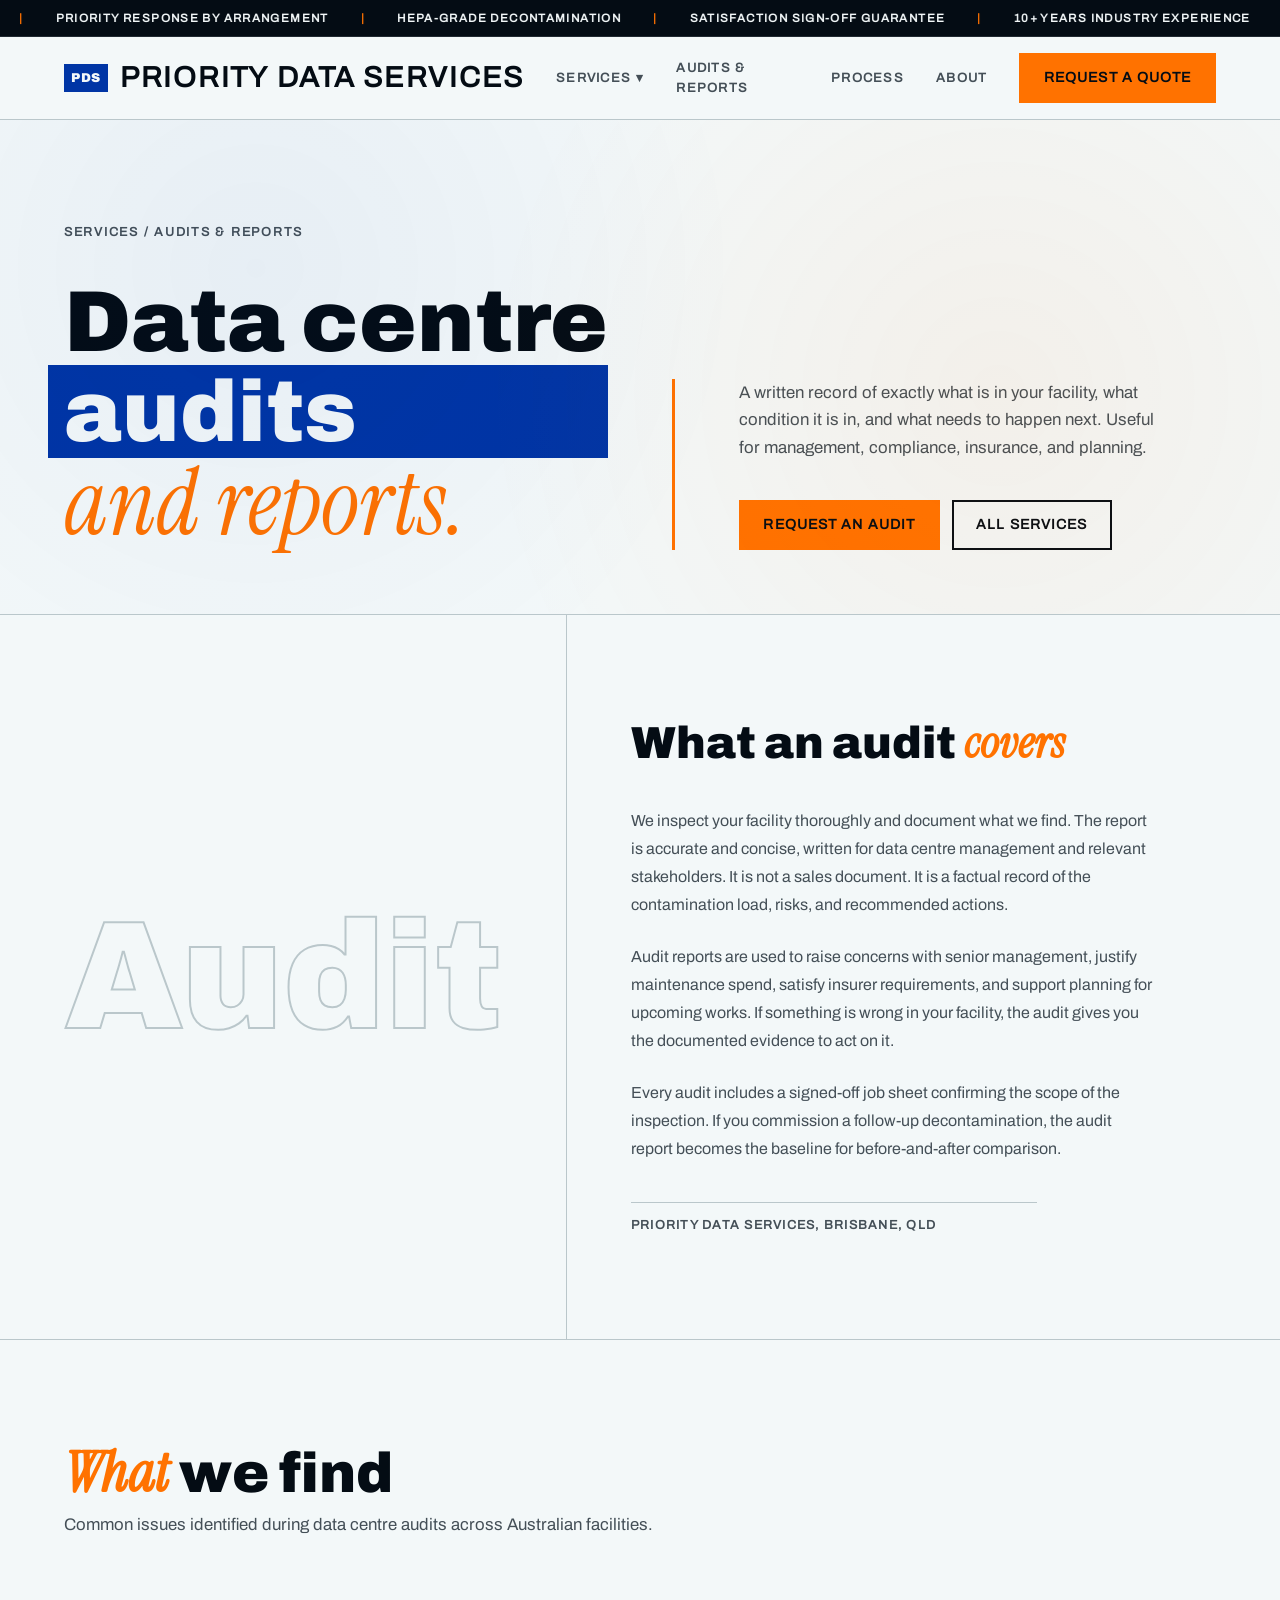
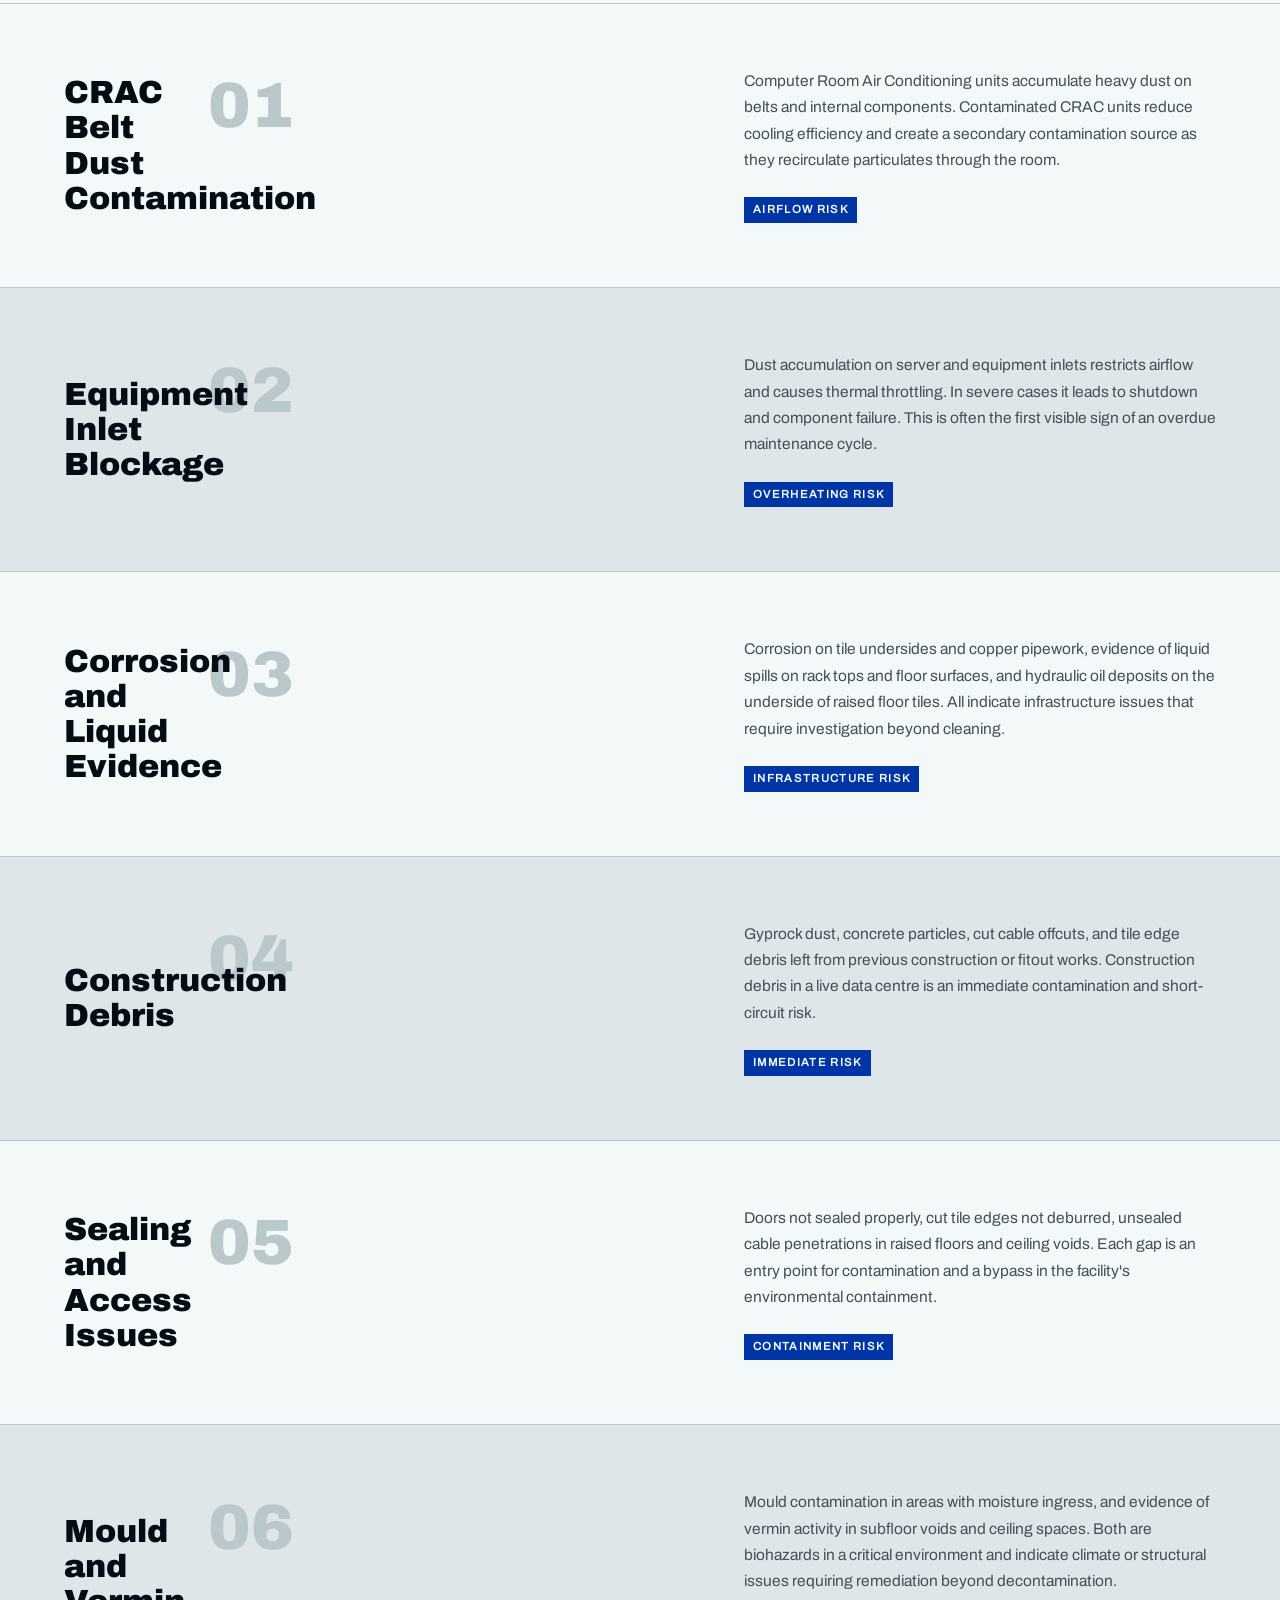
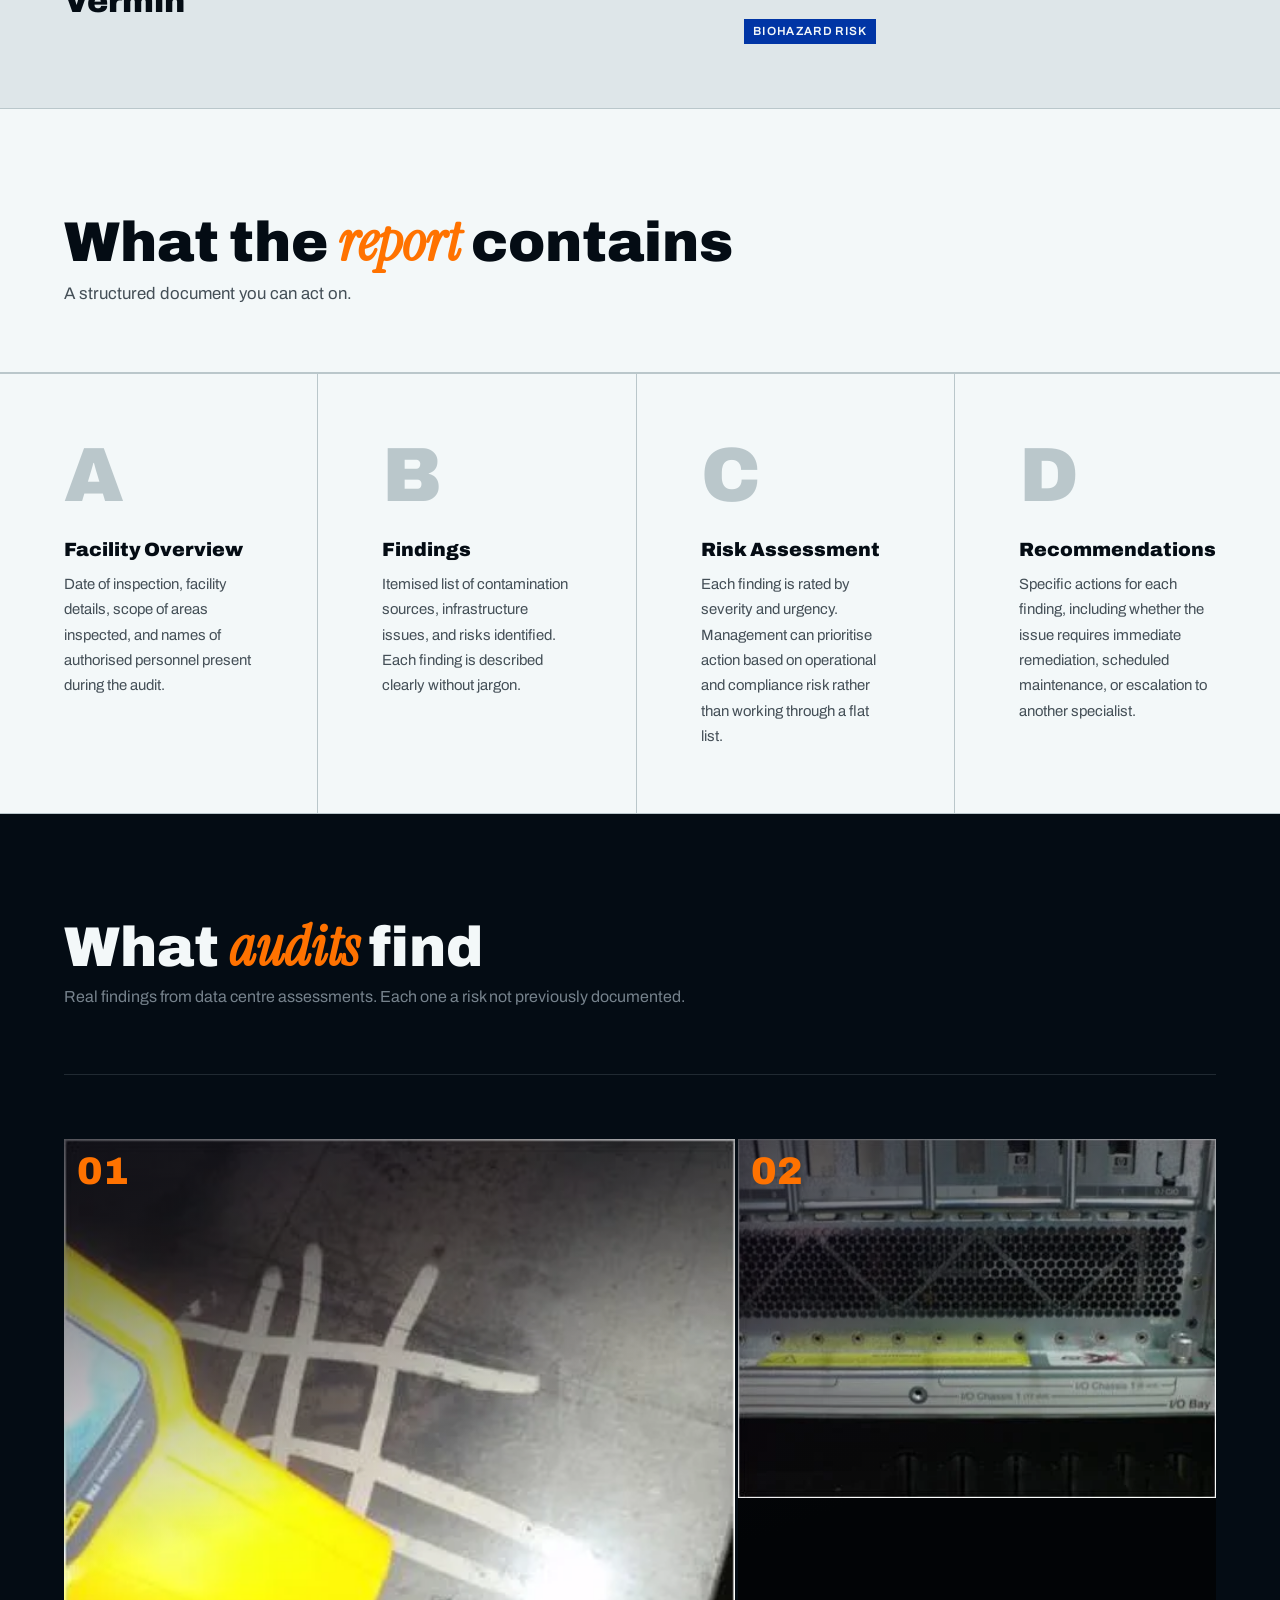
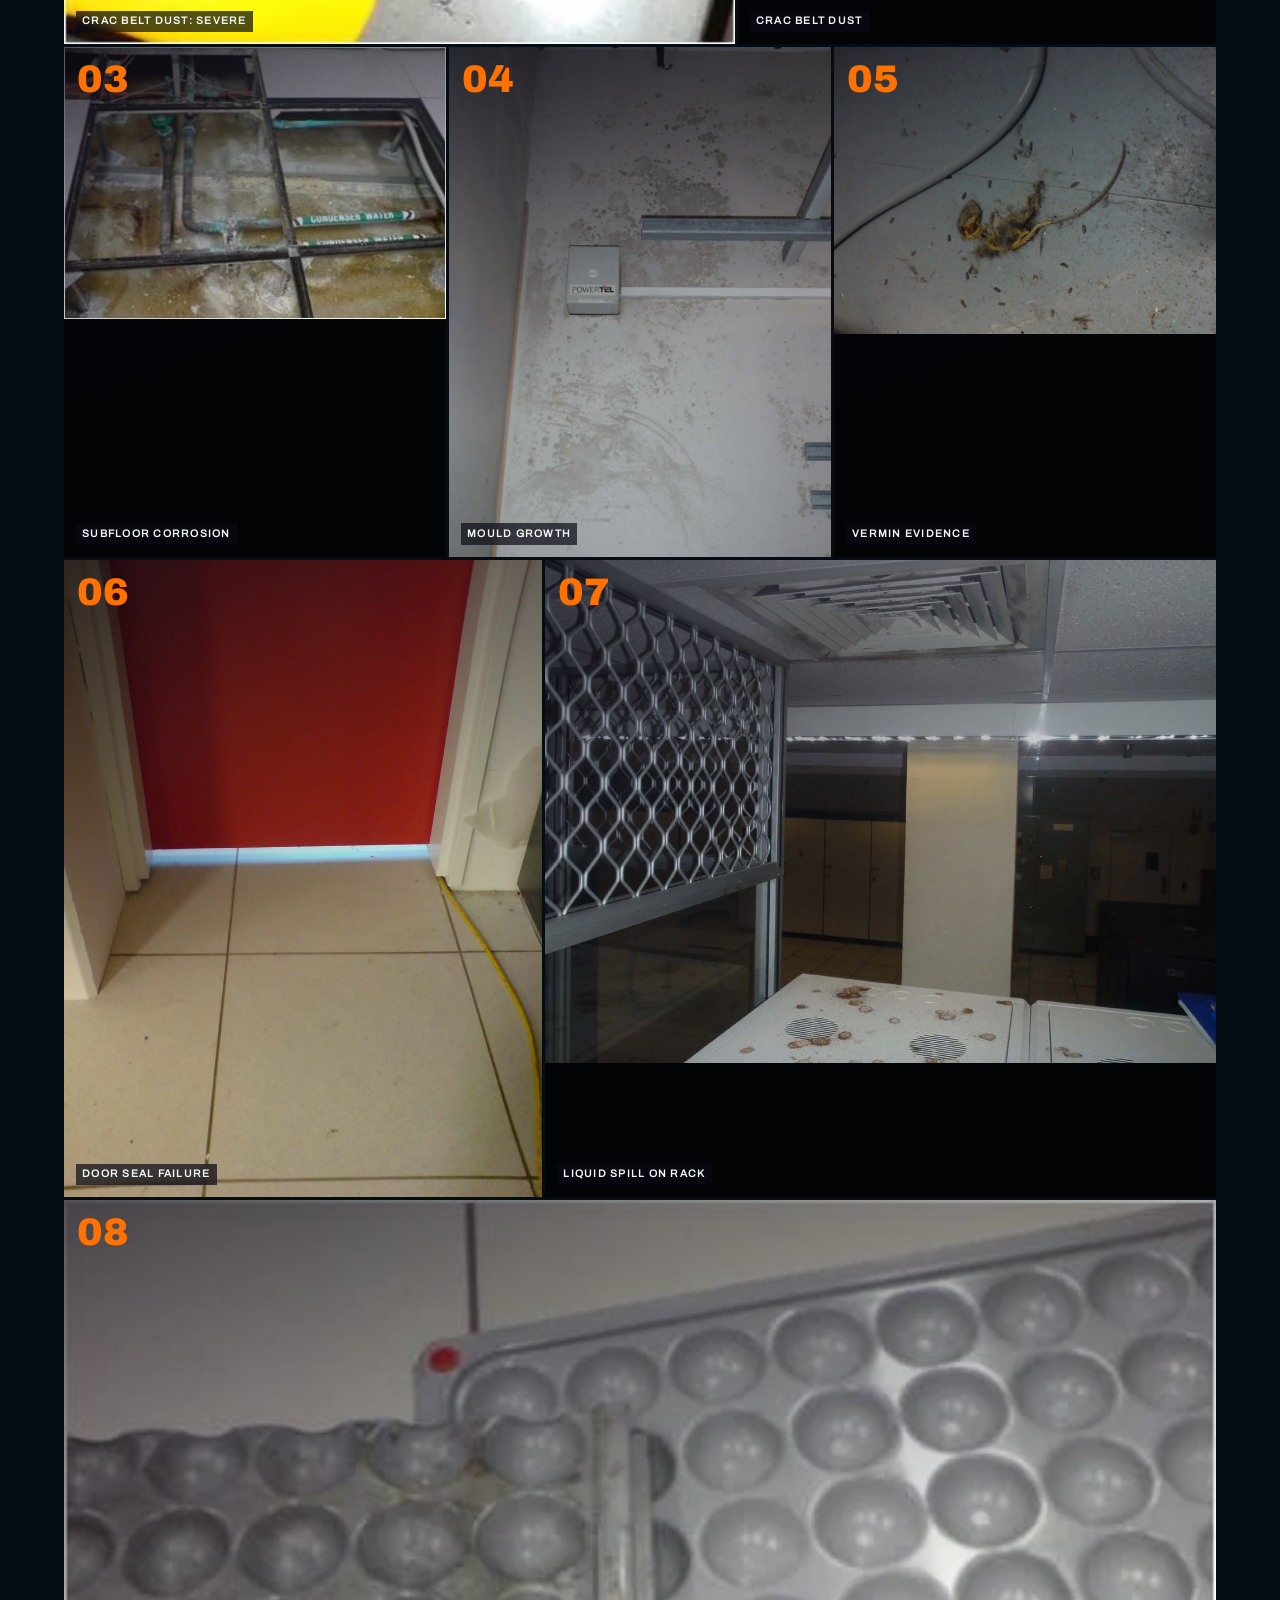
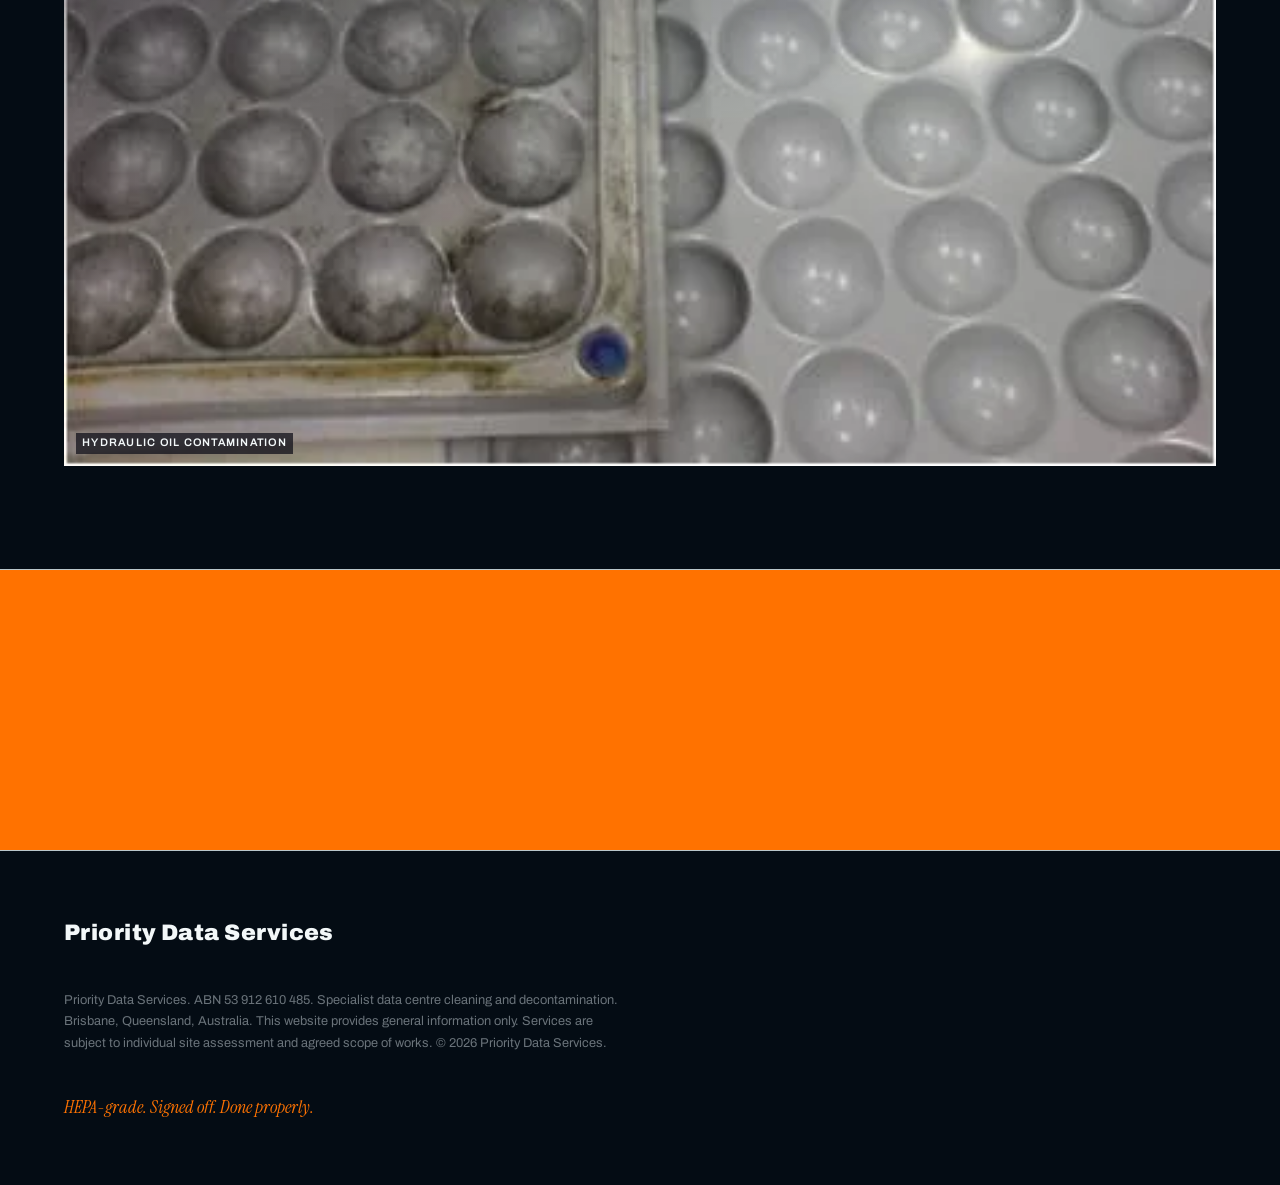
==== commit 5a407e55: "Add mobile nav close X button to all 11 remaining pages" ====
--- a/audits-reports.html
+++ b/audits-reports.html
@@ -93,7 +93,8 @@
 
 <!-- Mobile nav drawer -->
 <div class="mobile-nav" id="mobile-nav" aria-hidden="true">
-<nav aria-label="Mobile navigation">
+  <button class="mobile-nav__close" aria-label="Close menu">&#215;</button>
+  <nav aria-label="Mobile navigation">
     <p class="mobile-nav__heading">Services</p>
     <a href="data-centre-decontamination.html">Data Centre Decontamination</a>
     <a href="zinc-whisker-remediation.html">Zinc Whisker Remediation</a>
--- a/style.css
+++ b/style.css
@@ -84,7 +84,6 @@
 html {
   font-size: 16px;
   scroll-behavior: smooth;
-  overflow-x: clip;
 }
 
 body {
@@ -92,7 +91,6 @@
   background: var(--paper);
   color: var(--ink);
   line-height: 1.6;
-  overflow-x: clip;
 }
 
 img { display: block; max-width: 100%; }
@@ -220,9 +218,9 @@
 .ticker {
   background: var(--ink);
   color: var(--paper);
-  overflow: clip;
   white-space: nowrap;
   border-bottom: 1.5px solid oklch(28% 0.02 244);
+  overflow: clip;
 }
 .ticker__track {
   display: inline-flex;
@@ -249,6 +247,7 @@
   position: sticky;
   top: 0;
   z-index: 90;
+  overflow: visible;
 }
 .masthead__brand {
   display: flex;
@@ -267,7 +266,7 @@
   padding: 0.3em 0.55em;
 }
 .masthead__name {
-  font-size: 0.9rem;
+  font-size: 1.8rem;
   font-weight: 700;
   text-transform: uppercase;
   letter-spacing: 0.06em;
@@ -277,6 +276,8 @@
   display: flex;
   gap: 2rem;
   margin-left: auto;
+  overflow: visible;
+  align-items: center;
 }
 .masthead__nav a {
   font-size: 0.8rem;
@@ -295,17 +296,19 @@
   background: none; border: none; cursor: pointer;
   font: inherit; font-size: 0.8rem; font-weight: 700;
   text-transform: uppercase; letter-spacing: 0.1em;
-  color: var(--ink-soft); padding: 0.25rem 0;
+  color: var(--ink-soft); padding: 0; margin: 0;
   display: flex; align-items: center; gap: 0.3rem;
+  vertical-align: middle;
   transition: color var(--dur-fast);
 }
 .nav-dropdown__trigger:hover { color: var(--navy); }
 .nav-dropdown__menu {
   display: none;
-  position: absolute; top: calc(100% + 0.5rem); left: 0;
-  background: var(--ink); color: var(--paper);
-  list-style: none; padding: 0.5rem 0; margin: 0;
-  min-width: 260px; z-index: 200;
+  position: absolute; top: 100%; left: 0;
+  padding: 0.75rem 0 0.5rem; margin: 0;
+  background: var(--ink);
+  list-style: none;
+  min-width: 260px; z-index: 300;
   box-shadow: 0 8px 24px rgba(0,0,0,0.25);
 }
 .nav-dropdown__menu li a {
@@ -315,7 +318,8 @@
   text-transform: none; letter-spacing: normal;
   transition: background 150ms;
 }
-.nav-dropdown__menu li a:hover { background: var(--navy); }
+.nav-dropdown__menu li a:hover { background: var(--navy); color: var(--paper); }
+.nav-item--dropdown:hover .nav-dropdown__menu,
 .nav-item--dropdown.is-open .nav-dropdown__menu { display: block; }
 
 /* --- Hamburger button --- */
@@ -346,6 +350,12 @@
   transition: transform 300ms var(--ease-out);
 }
 .mobile-nav.is-open { transform: translateX(0); }
+.mobile-nav__close {
+  position: absolute; top: 1.25rem; right: var(--gutter);
+  background: none; border: none; cursor: pointer;
+  color: var(--paper); font-size: 2rem; line-height: 1;
+  padding: 0.25rem 0.5rem;
+}
 .mobile-nav nav {
   display: flex; flex-direction: column; gap: 0;
 }
@@ -372,6 +382,7 @@
    HERO
    ============================================================ */
 .hero {
+  overflow-x: clip;
   min-height: 90vh;
   display: grid;
   grid-template-columns: 1fr 1fr;
@@ -557,6 +568,41 @@
 }
 .service--flip { background: var(--paper-2); }
 .service:last-of-type { border-bottom: none; }
+.service--link {
+  text-decoration: none;
+  color: inherit;
+  cursor: pointer;
+  transition: background 200ms;
+}
+@media (hover: hover) {
+  .service--link { cursor: none; }
+}
+.service--link:hover { background: oklch(96% 0.004 244); }
+.service--flip.service--link:hover { background: oklch(93% 0.006 244); }
+
+/* --- Cursor label --- */
+@media (hover: none) { .cursor-label { display: none; } }
+.cursor-label {
+  position: fixed;
+  pointer-events: none;
+  z-index: 9999;
+  background: var(--ink);
+  color: var(--paper);
+  font-family: var(--font-display);
+  font-size: 0.7rem;
+  font-weight: 700;
+  text-transform: uppercase;
+  letter-spacing: 0.12em;
+  padding: 0.45em 0.9em;
+  opacity: 0;
+  transform: translate(-50%, -140%) scale(0.85);
+  transition: opacity 180ms, transform 180ms;
+  white-space: nowrap;
+}
+.cursor-label.is-visible {
+  opacity: 1;
+  transform: translate(-50%, -140%) scale(1);
+}
 
 .service__no {
   font-family: var(--font-display);
@@ -973,8 +1019,9 @@
   .hamburger { display: flex; }
   .mobile-nav { display: block; }
   .masthead__nav  { display: none; }
-  .masthead__name { font-size: 0.65rem; letter-spacing: 0.04em; }
+  .masthead__name { font-size: 1rem; letter-spacing: 0.04em; }
   .masthead__cta { display: none; }
+  .masthead { position: sticky; top: 0; }
 
   .hero {
     grid-template-columns: 1fr;
@@ -1127,6 +1174,7 @@
   padding: 0.3em 0.7em;
   pointer-events: none;
   white-space: nowrap;
+  z-index: 10;
 }
 .compare__label--before {
   left: 1rem;
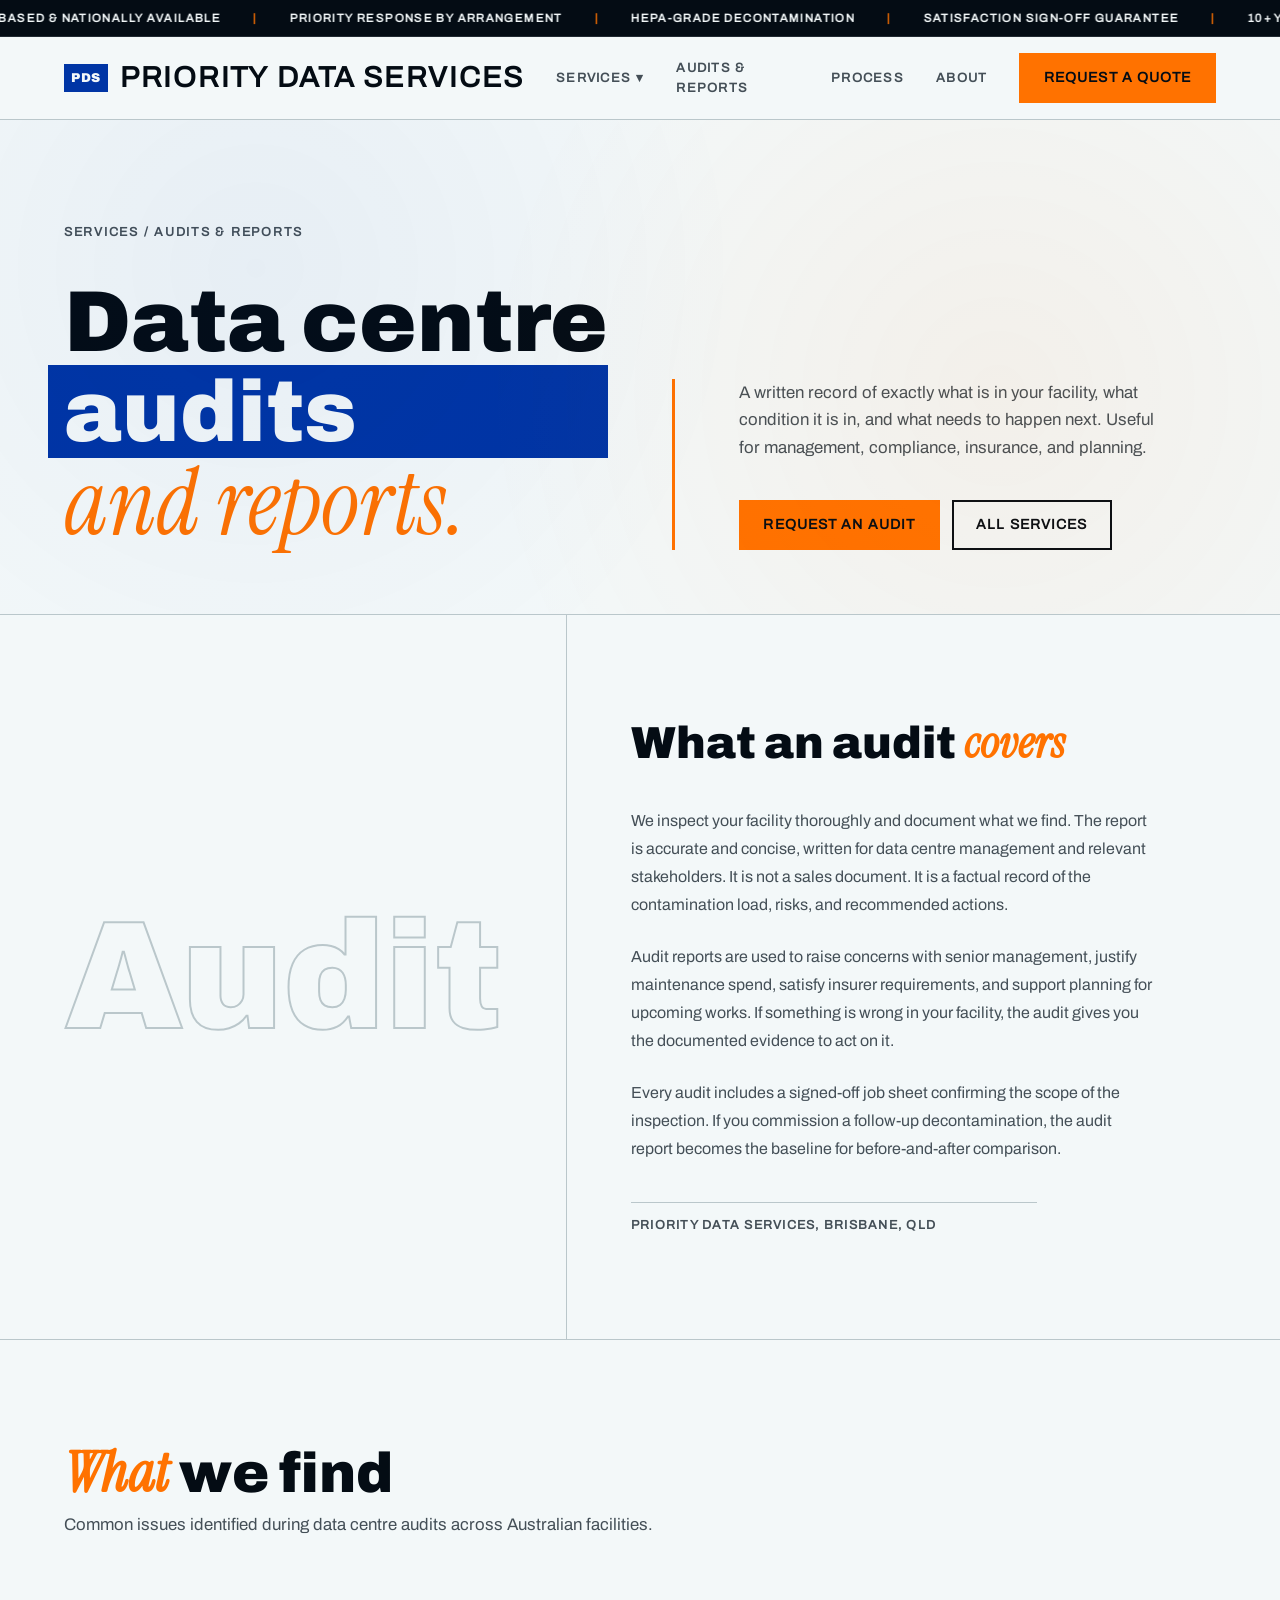
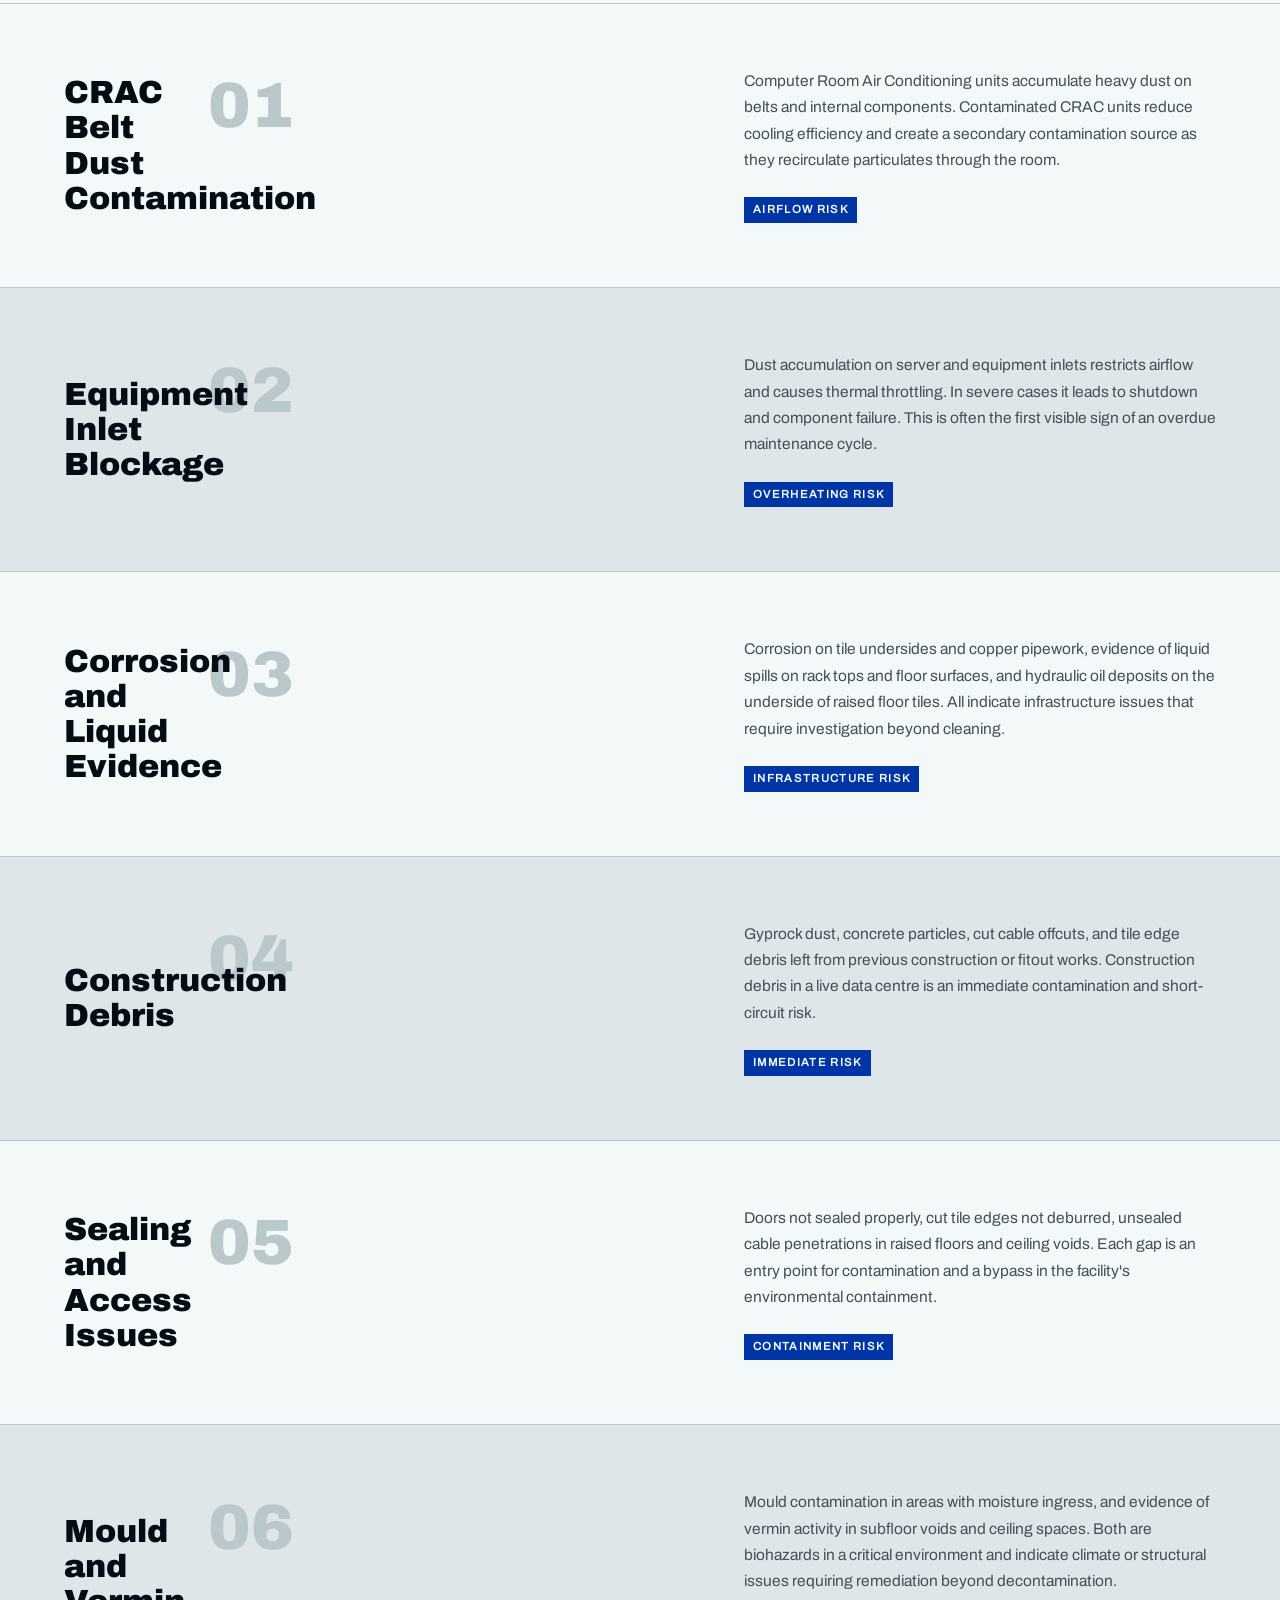
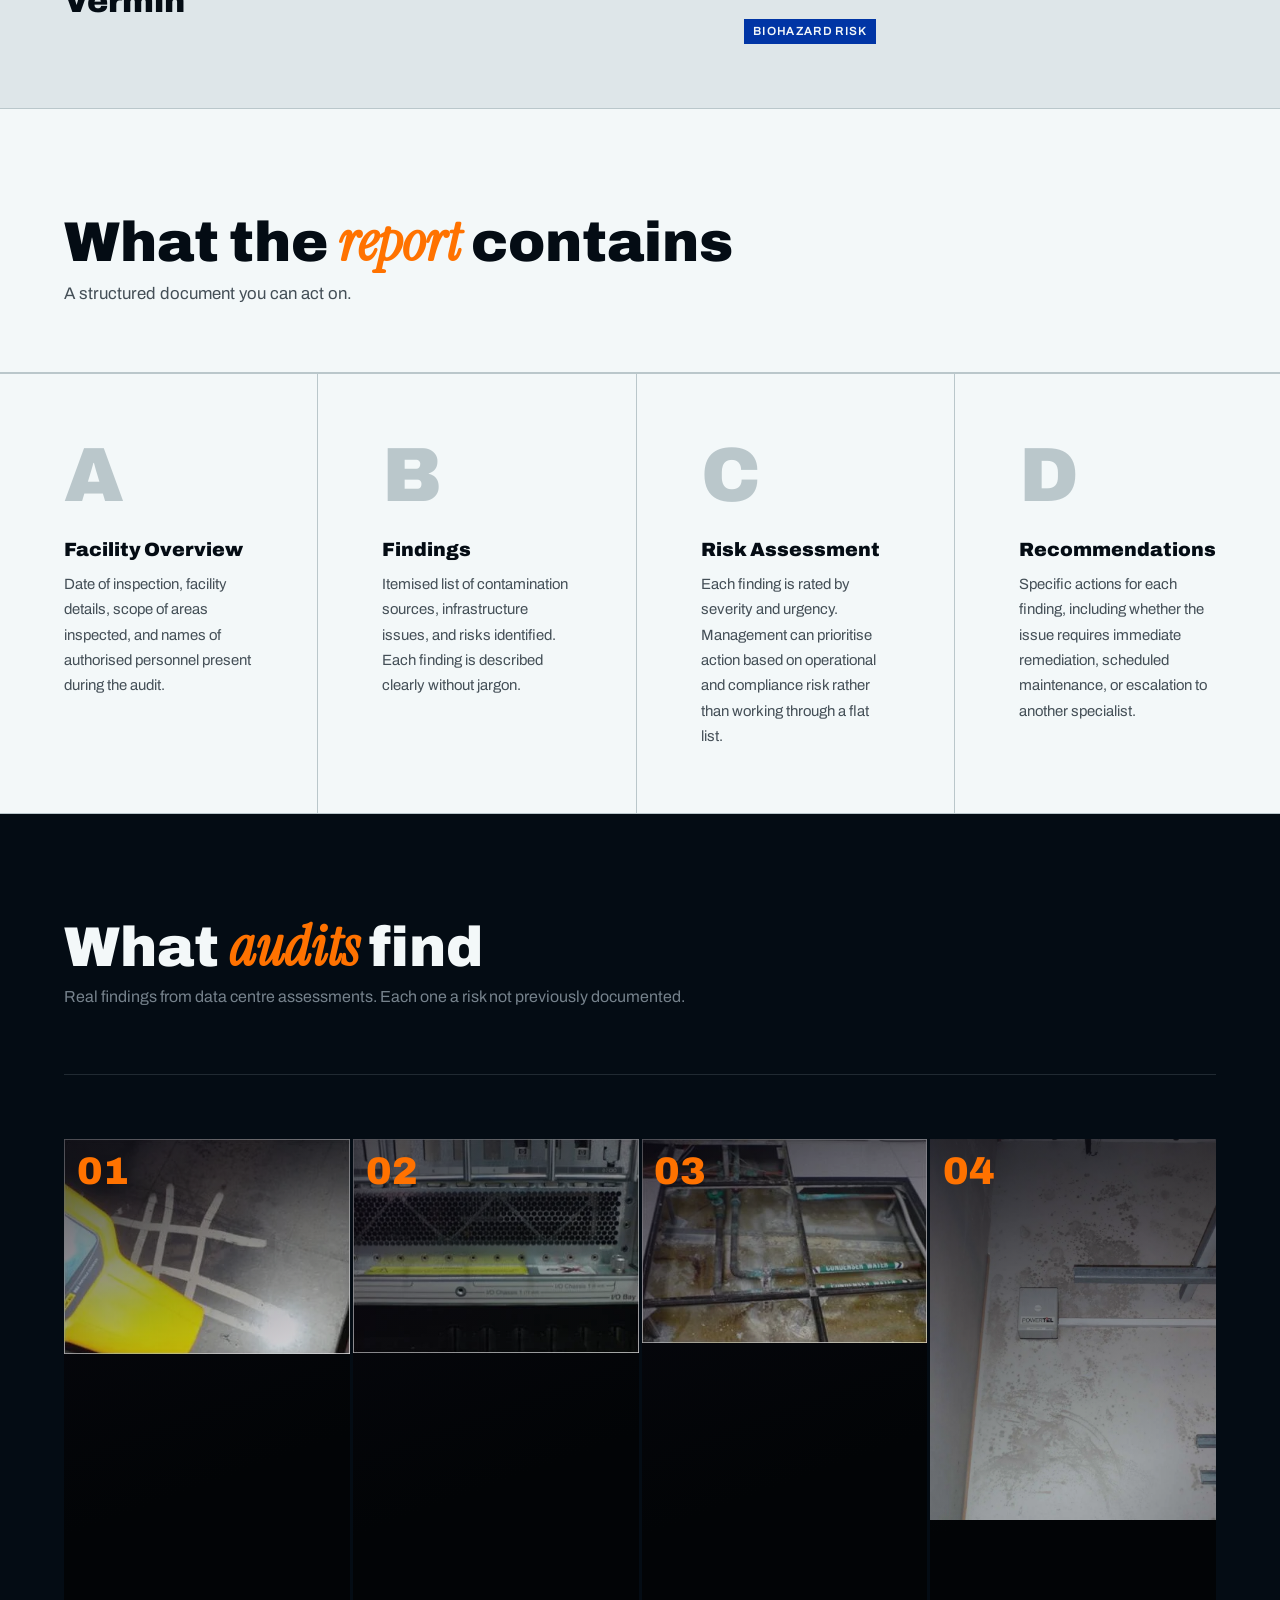
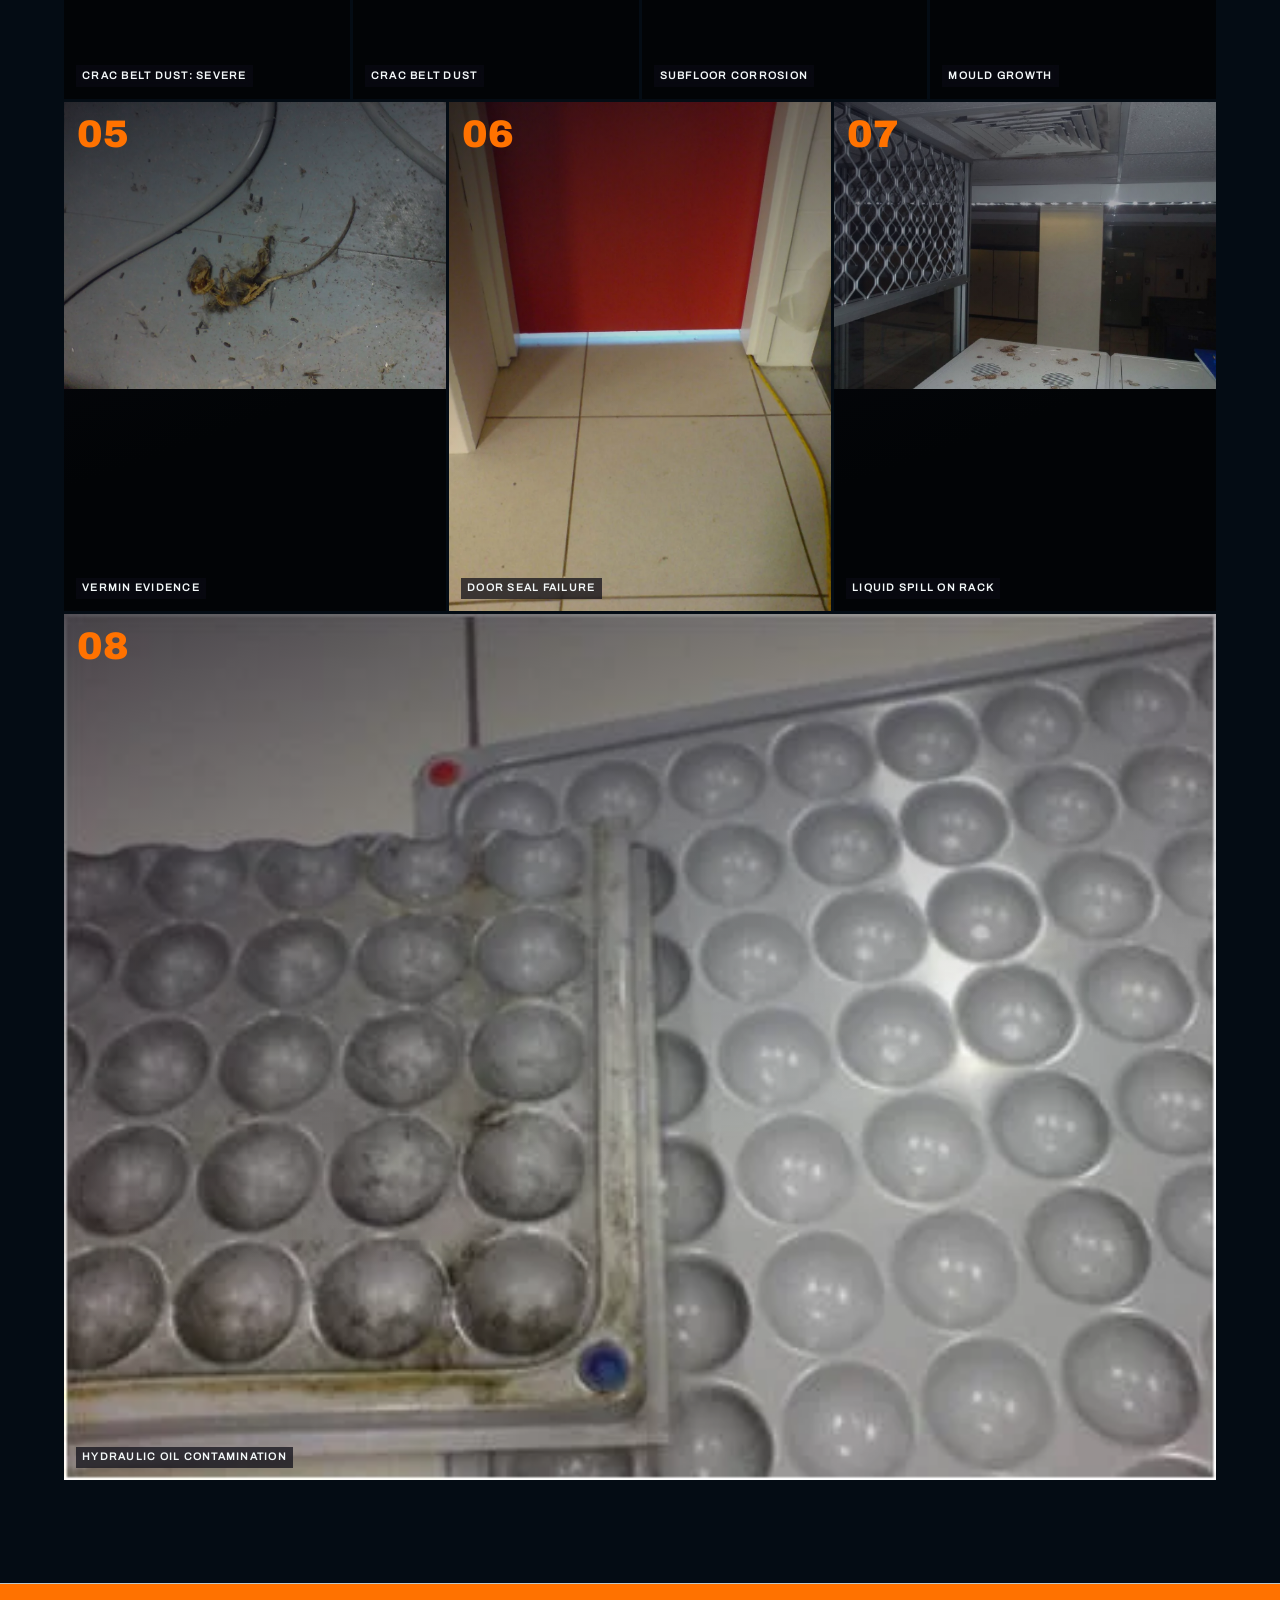
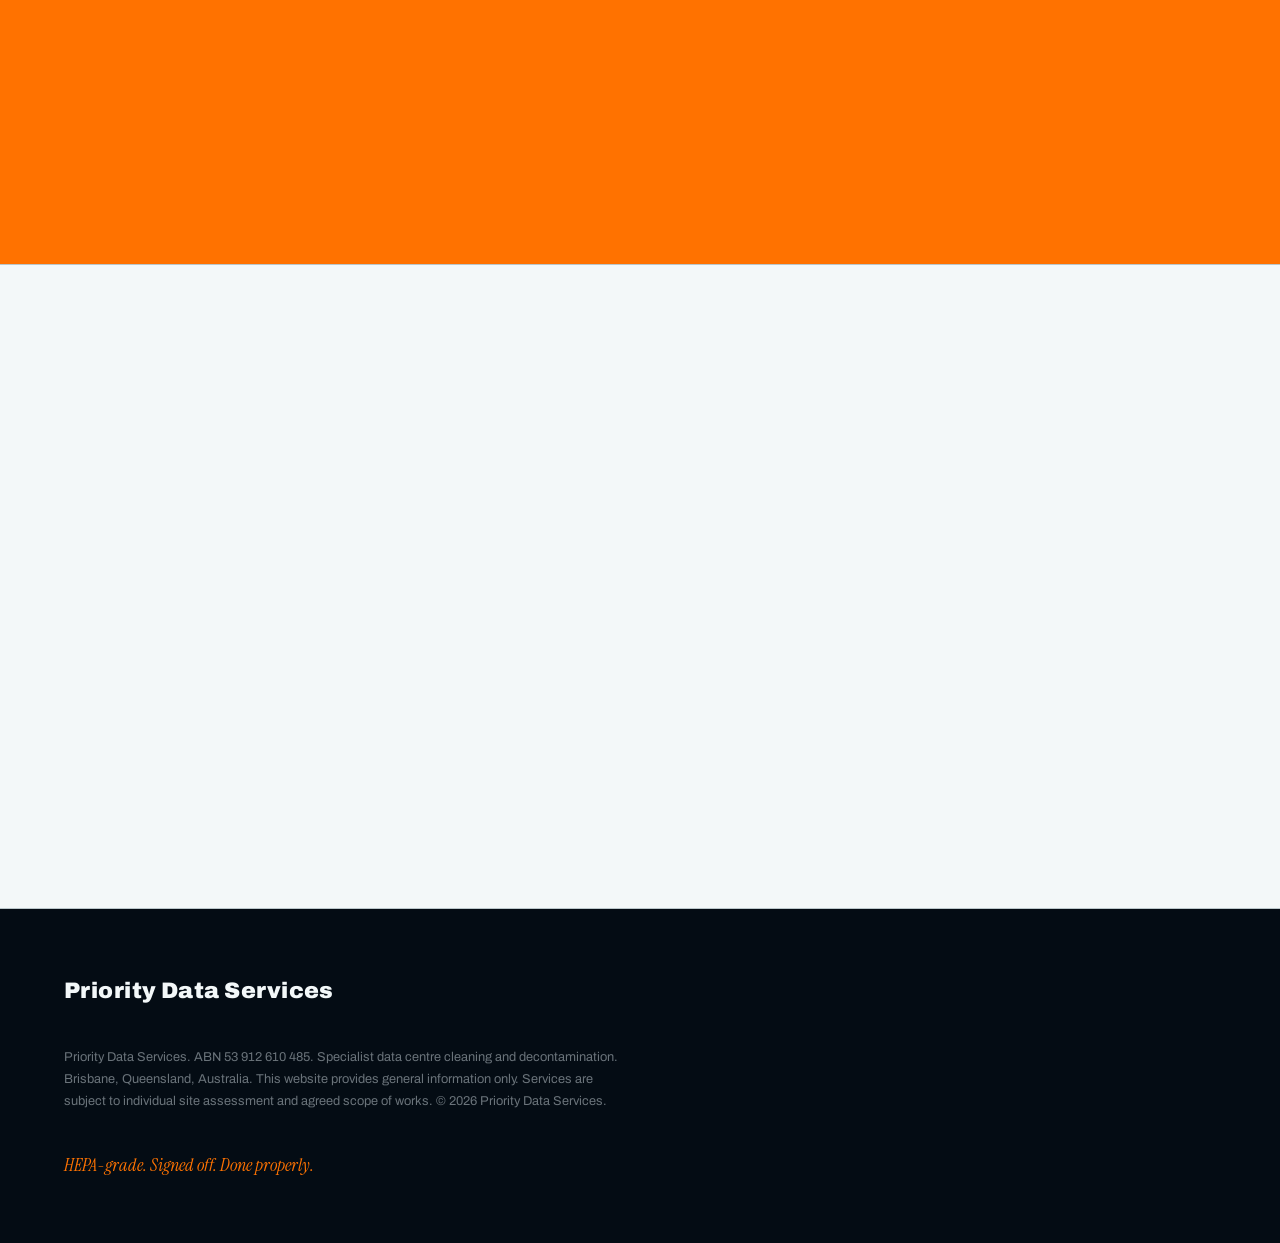
==== commit 5d997dce: "FAQ: add to 7 pages + CSS counter numbering; grid top row height 560px; slot 01 portrait class" ====
--- a/audits-reports.html
+++ b/audits-reports.html
@@ -293,6 +293,34 @@
     </div>
   </section>
 
+  <section class="faq" id="faq">
+    <header class="section-head reveal">
+      <h2>Frequently asked <em>questions</em></h2>
+    </header>
+    <div class="faq__list">
+      <details class="faq__item reveal">
+        <summary class="faq__q">What is included in a contamination audit report?</summary>
+        <p class="faq__a">Our audit reports cover the scope of the inspection, a zone-by-zone assessment of contamination findings, photographic evidence of conditions observed, particle count readings where applicable, and a prioritised list of remediation recommendations. The report is structured to give a facility manager or data centre owner a clear picture of current contamination risk and what action is required to address it.</p>
+      </details>
+      <details class="faq__item reveal">
+        <summary class="faq__q">How long does an audit take?</summary>
+        <p class="faq__a">A standard audit of a single data hall with raised floor, ceiling void access, and in-row cooling inspection typically takes two to four hours on site, with the written report delivered within two business days. Larger facilities with multiple halls, complex subfloor configurations, or extensive ceiling void systems take longer and we will advise on the expected site time when we discuss your facility.</p>
+      </details>
+      <details class="faq__item reveal">
+        <summary class="faq__q">Can you provide particle count readings as part of the audit?</summary>
+        <p class="faq__a">Yes. Particle count measurement is available as part of the audit engagement. We take readings at defined locations across the white space at multiple size thresholds. The data establishes a baseline contamination level and, when repeated after a cleaning programme, demonstrates measurable improvement. Readings are included in the report with the measurement locations, instrument used, and date of reading.</p>
+      </details>
+      <details class="faq__item reveal">
+        <summary class="faq__q">Are audit reports suitable for compliance or insurance purposes?</summary>
+        <p class="faq__a">Yes. Our reports are structured as formal written assessments with dated photographic evidence, site identification, inspector details, and signed findings. They have been used to support insurance claims, pre-lease due diligence, facility handover documentation, and internal compliance audit requirements. If you have a specific format required by your insurer or compliance team, let us know and we will confirm whether we can accommodate it.</p>
+      </details>
+      <details class="faq__item reveal">
+        <summary class="faq__q">Do you provide follow-up audits after a cleaning programme?</summary>
+        <p class="faq__a">Yes. A post-clean audit confirms that the remediation achieved a measurable reduction in contamination and provides documentation that the facility has been returned to an acceptable baseline. We recommend scheduling the post-clean audit no less than 48 hours after cleaning is complete to allow any residual airborne particles to settle before taking final readings.</p>
+      </details>
+    </div>
+  </section>
+
 </main>
 
 <footer class="footer">
--- a/style.css
+++ b/style.css
@@ -865,6 +865,18 @@
   margin-inline: auto;
   padding-inline: var(--gutter);
   padding-bottom: var(--space-xl);
+  counter-reset: faq;
+}
+.faq__item { counter-increment: faq; }
+.faq__item summary::before {
+  content: counter(faq, decimal-leading-zero);
+  font-family: var(--font-display);
+  font-size: 0.72rem;
+  font-weight: 700;
+  color: var(--alert);
+  min-width: 2rem;
+  flex-shrink: 0;
+  margin-top: 0.2em;
 }
 .faq__item {
   border-top: var(--rule);
@@ -1235,13 +1247,13 @@
   overflow: hidden;
   background: oklch(10% 0.01 244);
 }
-.evidence__item:nth-child(1) { grid-column: span 7; }
-.evidence__item:nth-child(2) { grid-column: span 5; }
-.evidence__item:nth-child(3) { grid-column: span 4; }
-.evidence__item:nth-child(4) { grid-column: span 4; }
+.evidence__item:nth-child(1) { grid-column: span 3; height: 560px; }
+.evidence__item:nth-child(2) { grid-column: span 3; height: 560px; }
+.evidence__item:nth-child(3) { grid-column: span 3; height: 560px; }
+.evidence__item:nth-child(4) { grid-column: span 3; height: 560px; }
 .evidence__item:nth-child(5) { grid-column: span 4; }
-.evidence__item:nth-child(6) { grid-column: span 5; }
-.evidence__item:nth-child(7) { grid-column: span 7; }
+.evidence__item:nth-child(6) { grid-column: span 4; }
+.evidence__item:nth-child(7) { grid-column: span 4; }
 .evidence__item:nth-child(8) { grid-column: span 12; }
 .evidence__item img {
   display: block;
@@ -1280,7 +1292,28 @@
   backdrop-filter: blur(4px);
   pointer-events: none;
 }
+.evidence__item--portrait {
+  display: flex;
+  align-items: center;
+  justify-content: center;
+  background: oklch(8% 0.01 244);
+}
+.evidence__item--portrait img {
+  width: auto;
+  max-height: 560px;
+}
+.evidence__item--product {
+  display: flex;
+  align-items: center;
+  justify-content: center;
+  background: oklch(8% 0.01 244);
+}
+.evidence__item--product img {
+  width: auto;
+  max-height: 320px;
+}
 @media (max-width: 720px) {
-  .evidence__item { grid-column: span 12 !important; }
+  .evidence__grid { grid-template-columns: 1fr; }
+  .evidence__item { grid-column: span 1 !important; }
   .compare-grid { grid-template-columns: 1fr; }
 }
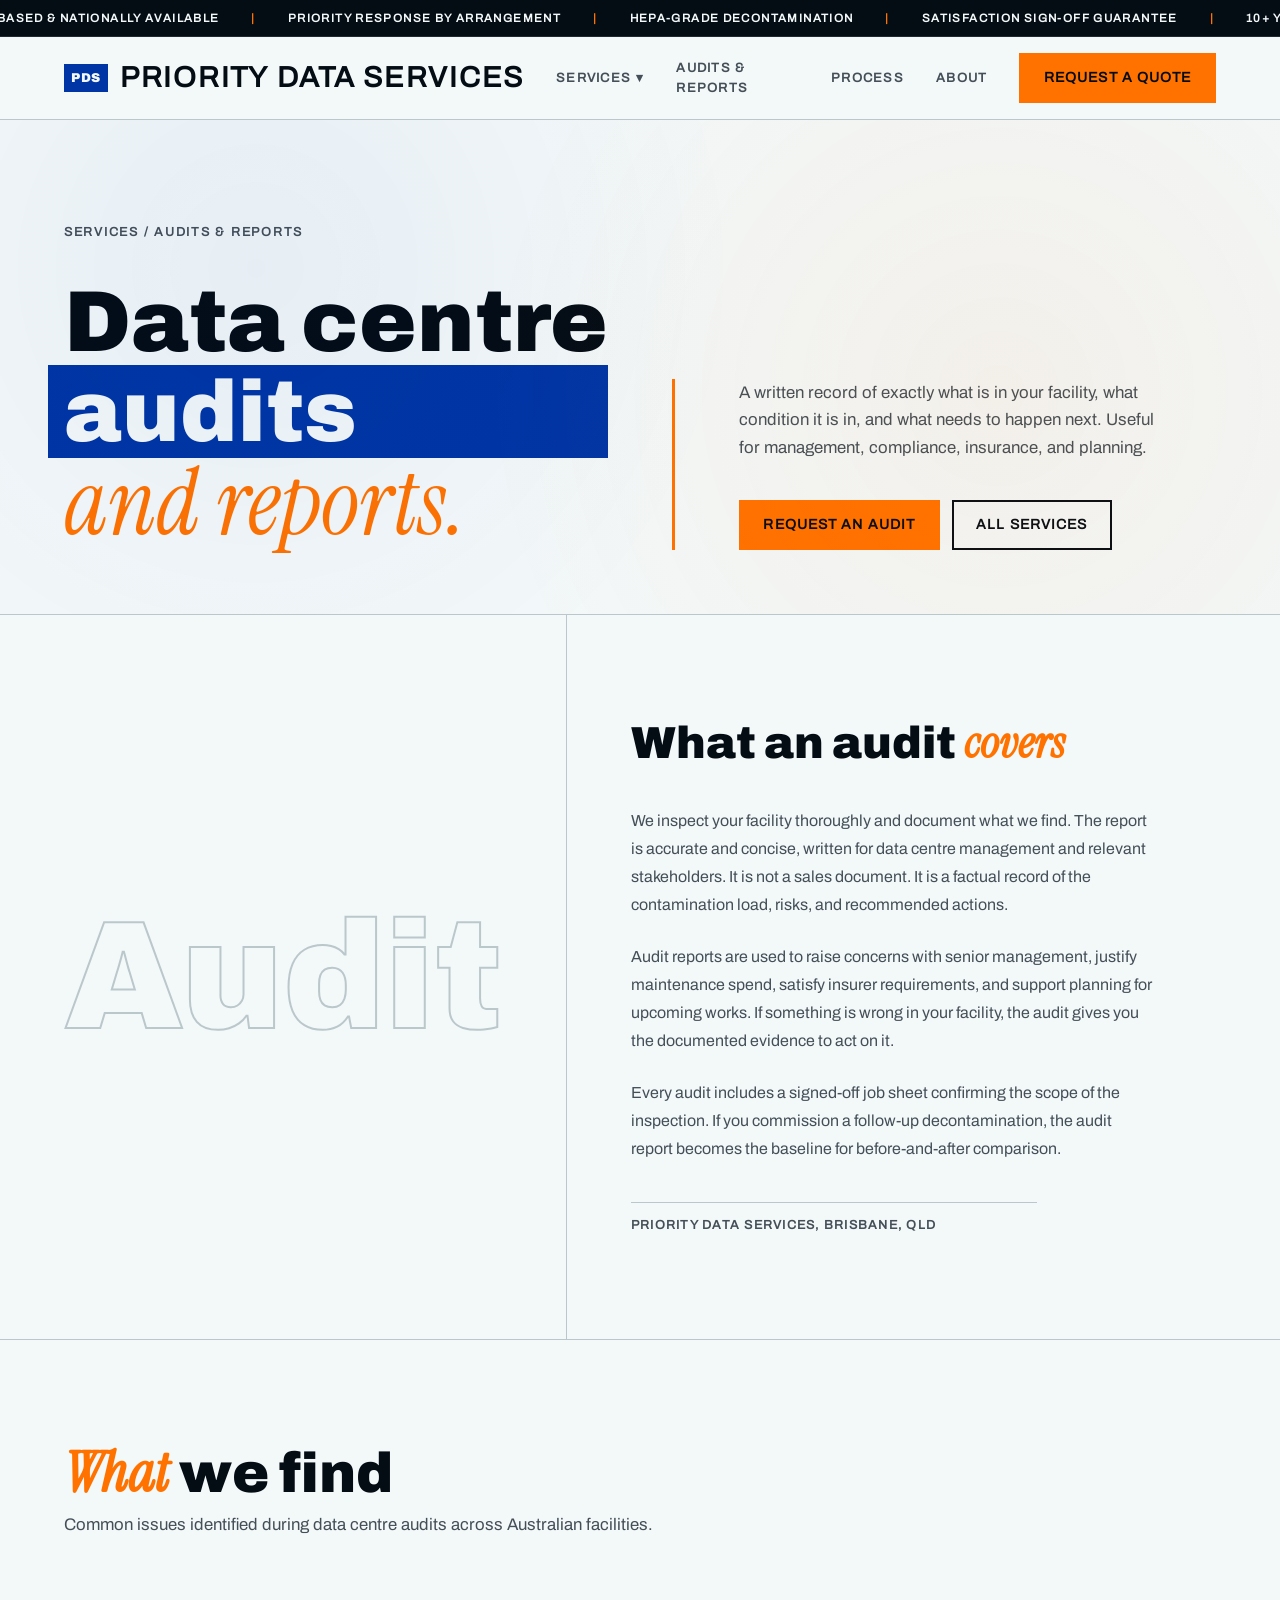
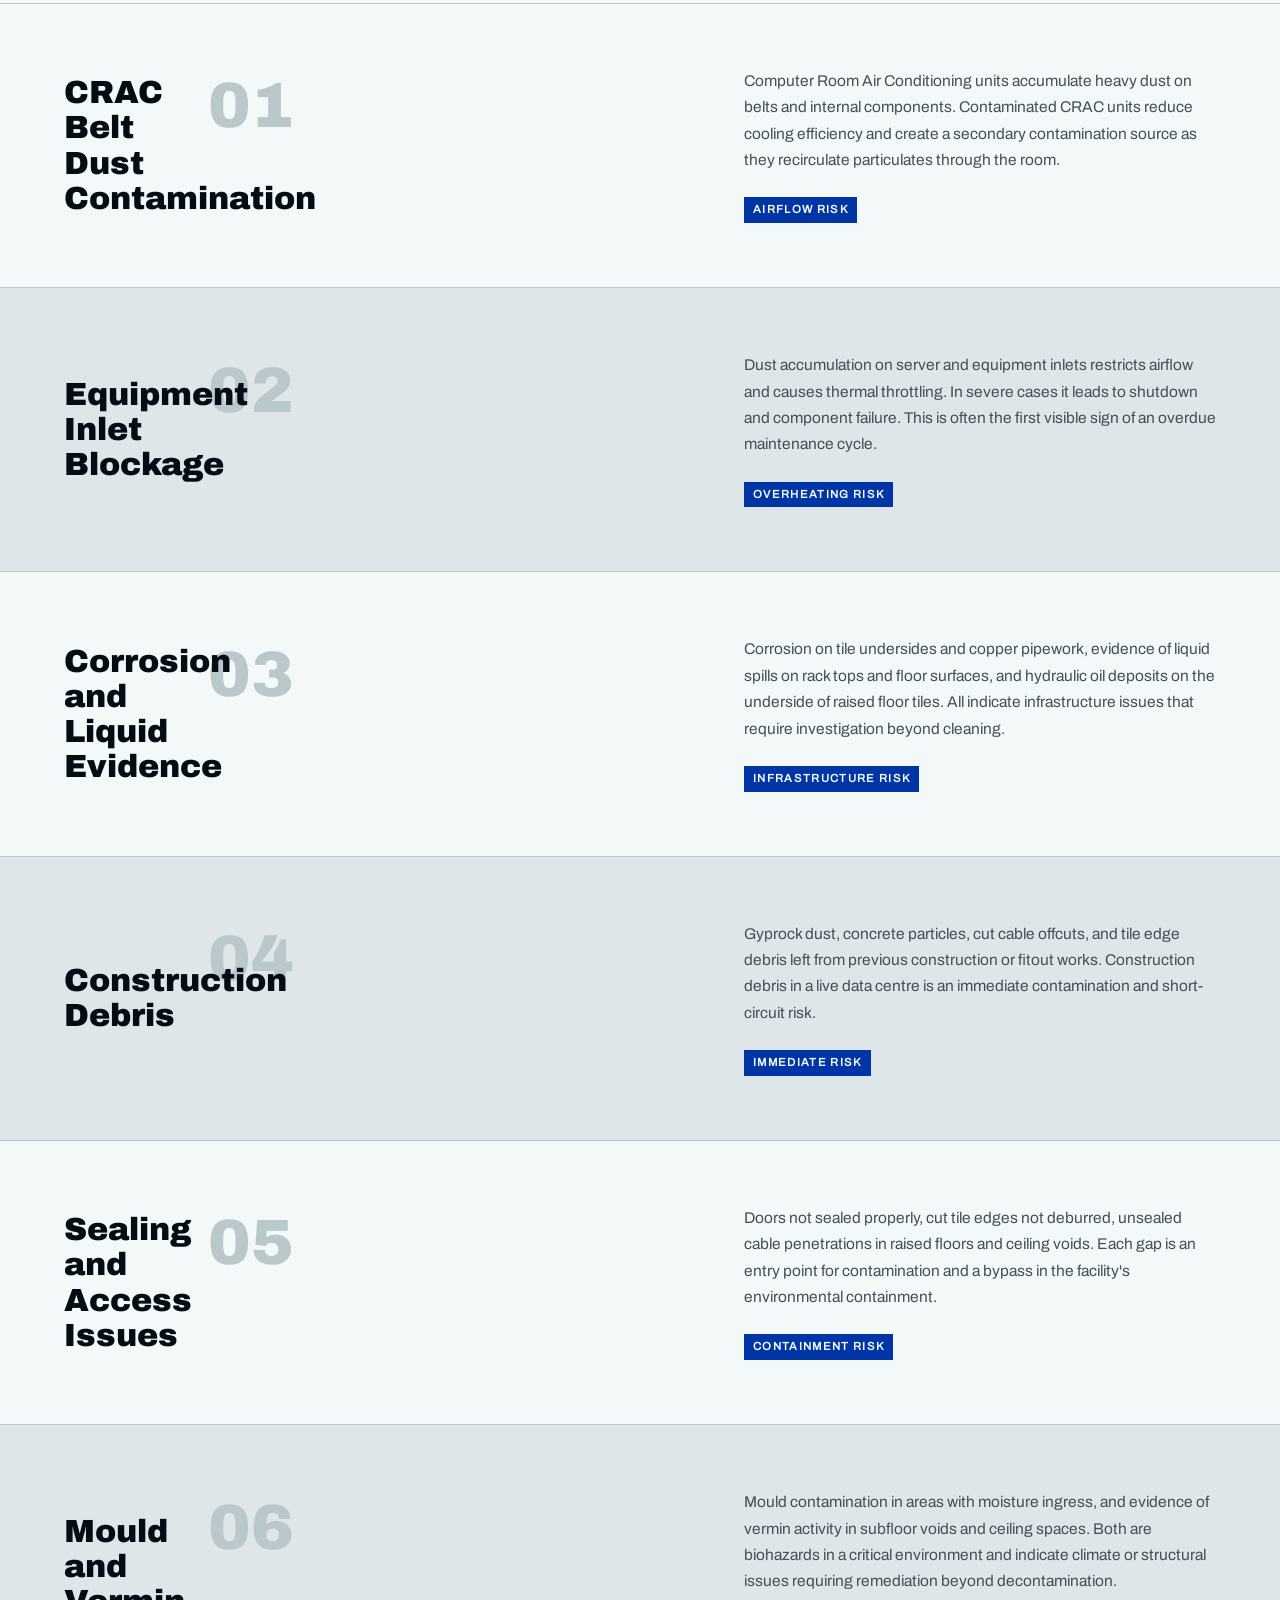
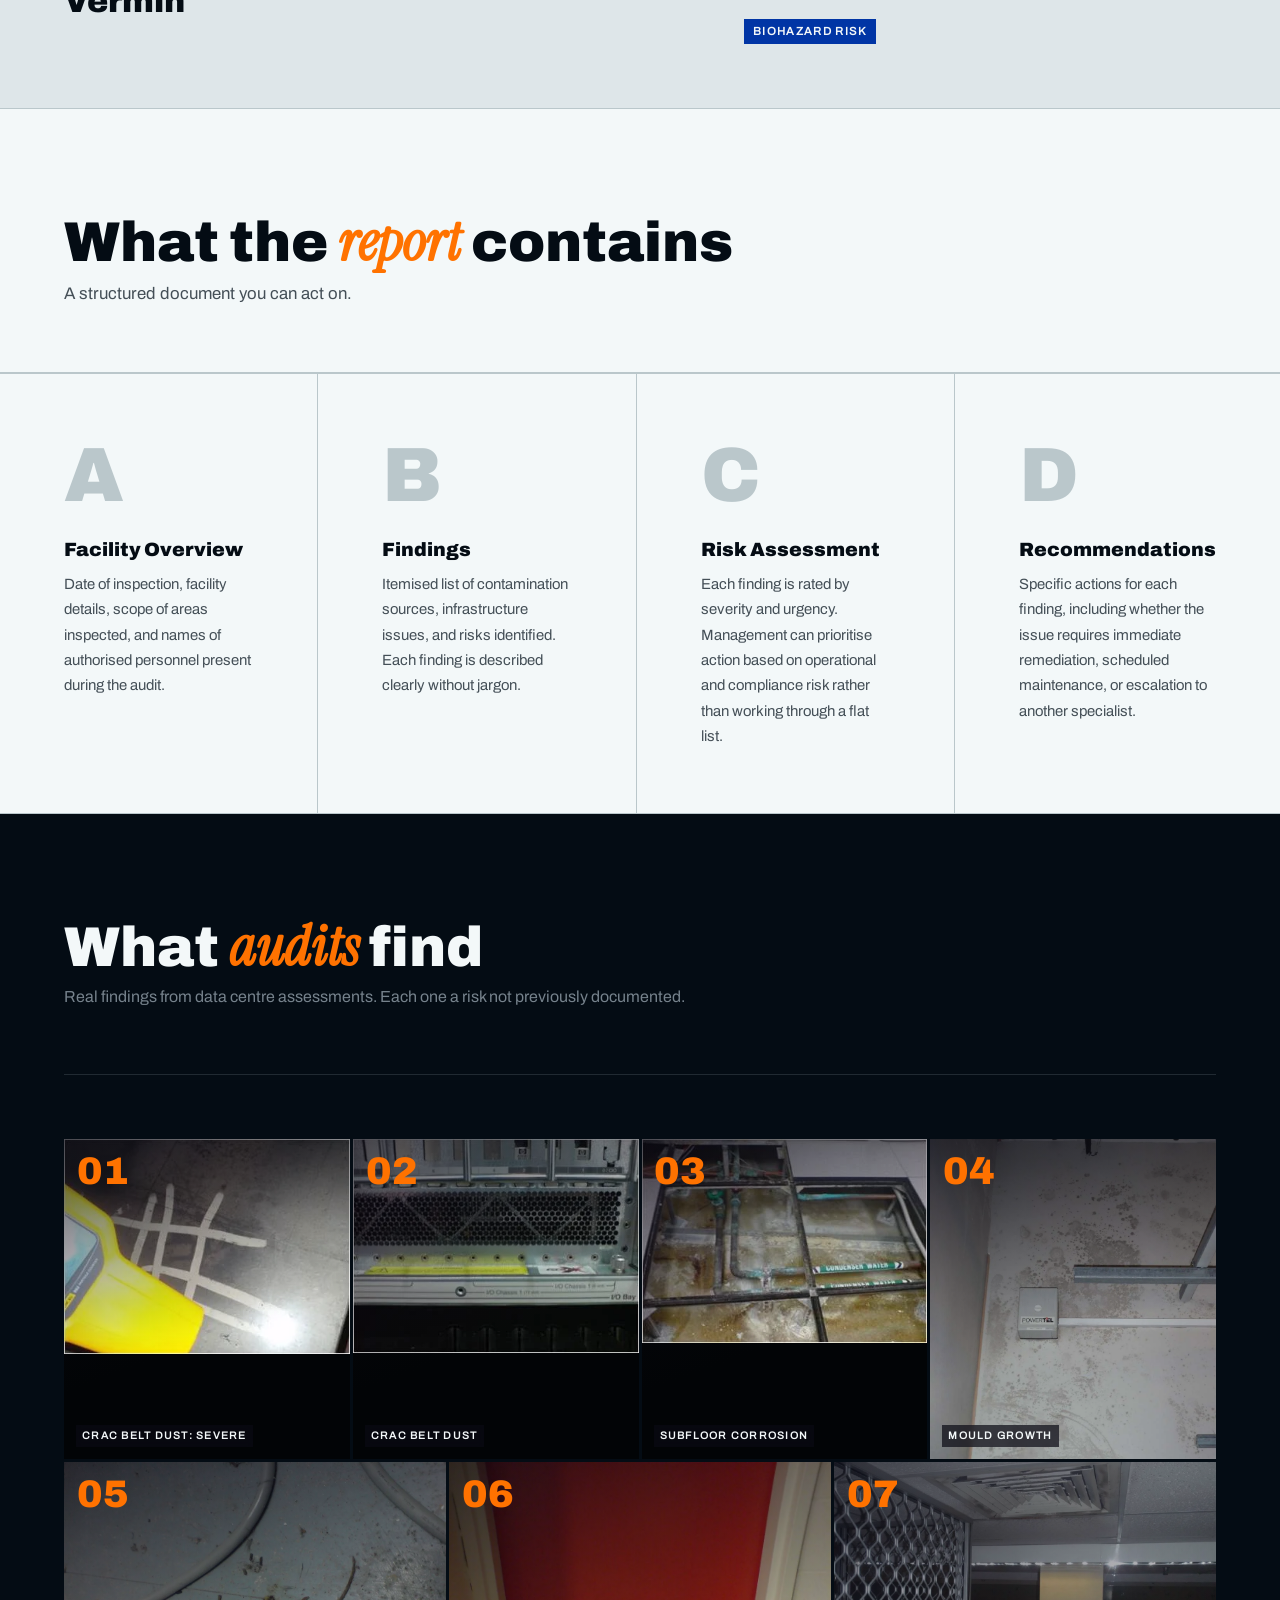
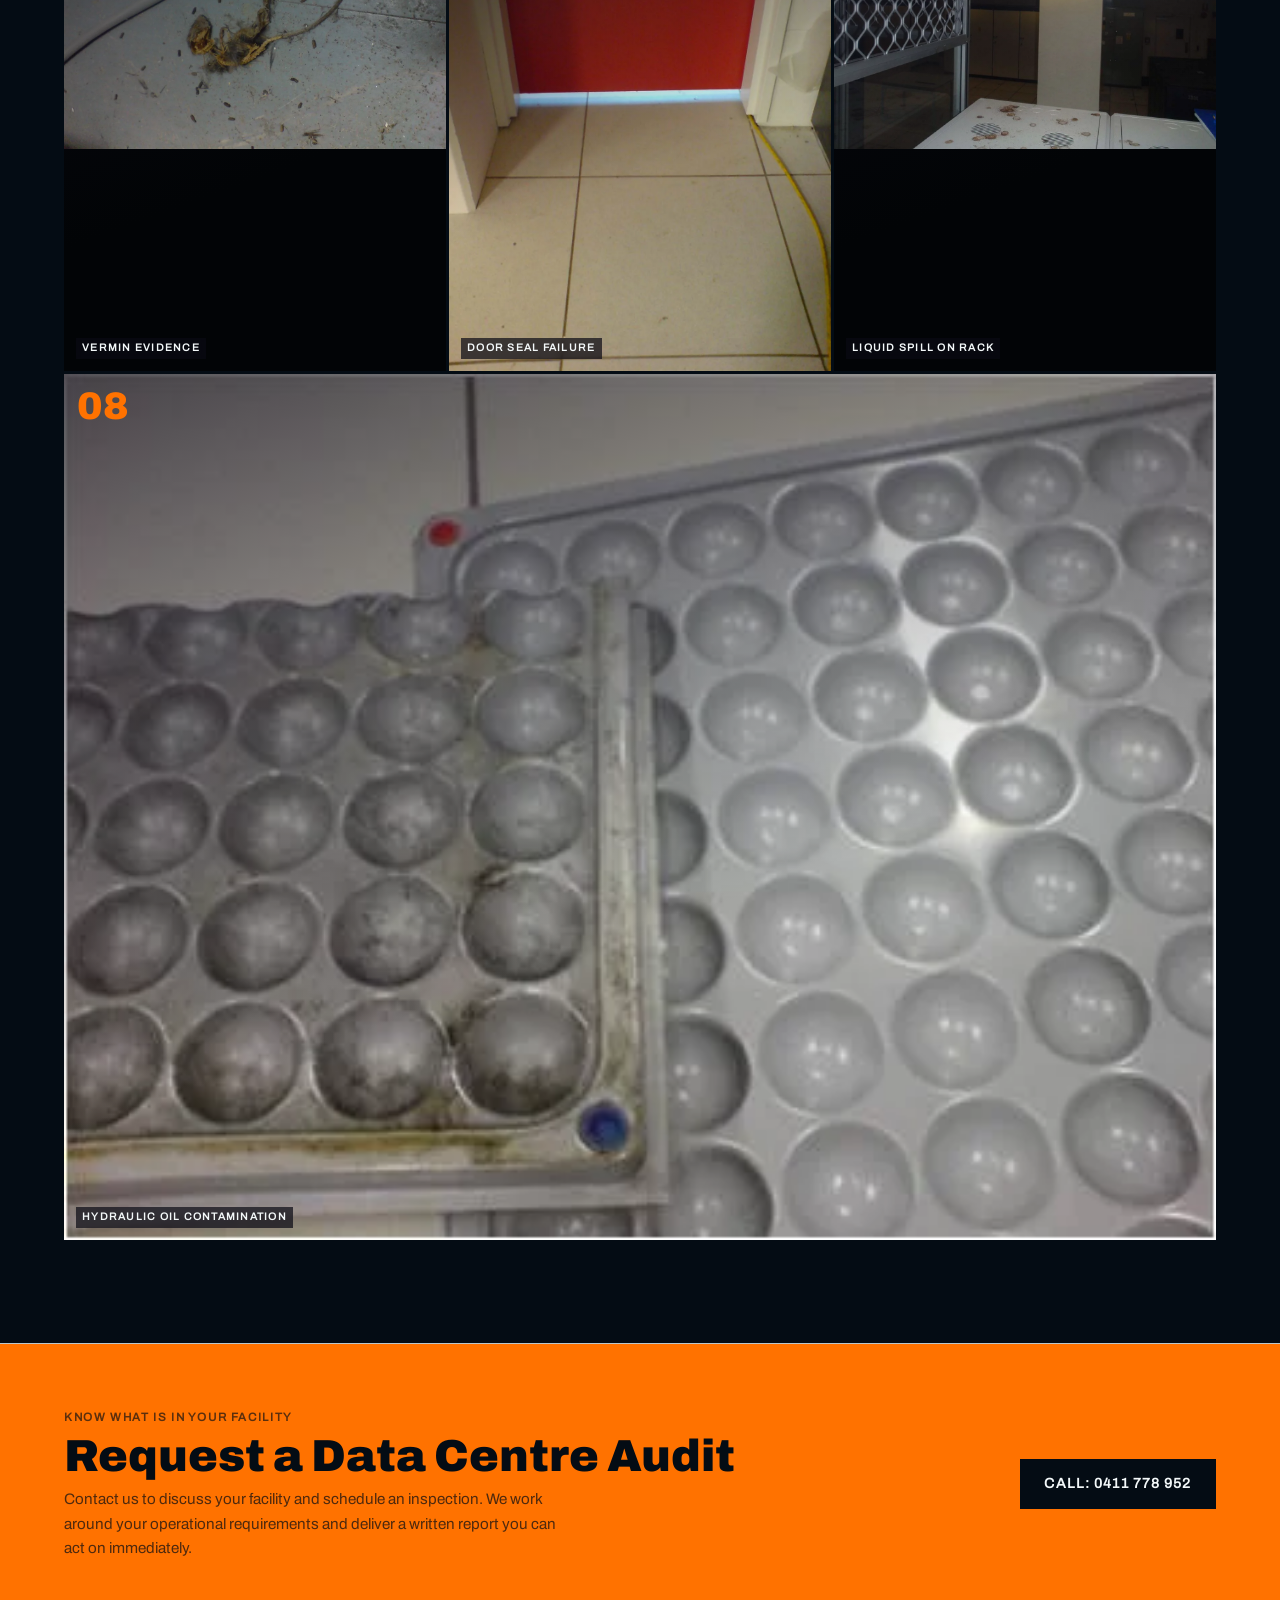
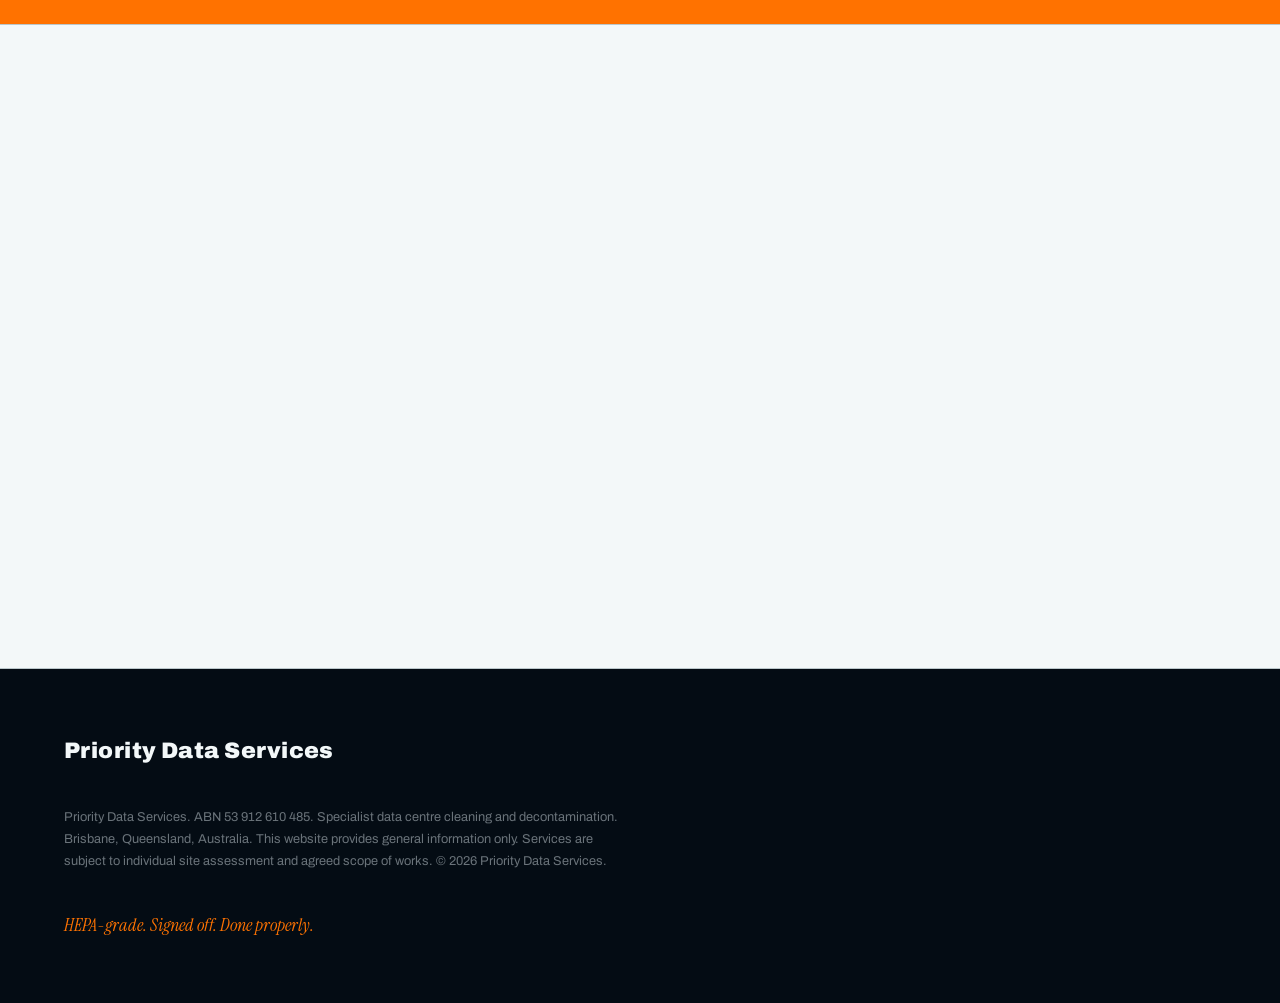
==== commit 80bf84e4: "Add SEO internal linking across all service pages 23 contextual body-copy links added across 10 page" ====
--- a/audits-reports.html
+++ b/audits-reports.html
@@ -142,7 +142,7 @@
       <h2>What an audit <em>covers</em></h2>
       <p>We inspect your facility thoroughly and document what we find. The report is accurate and concise, written for data centre management and relevant stakeholders. It is not a sales document. It is a factual record of the contamination load, risks, and recommended actions.</p>
       <p>Audit reports are used to raise concerns with senior management, justify maintenance spend, satisfy insurer requirements, and support planning for upcoming works. If something is wrong in your facility, the audit gives you the documented evidence to act on it.</p>
-      <p>Every audit includes a signed-off job sheet confirming the scope of the inspection. If you commission a follow-up decontamination, the audit report becomes the baseline for before-and-after comparison.</p>
+      <p>Every audit includes a signed-off job sheet confirming the scope of the inspection. If you commission a <a href="data-centre-decontamination.html">follow-up decontamination</a>, the audit report becomes the baseline for before-and-after comparison.</p>
       <p class="about__sign">Priority Data Services, Brisbane, QLD</p>
     </div>
   </section>
--- a/style.css
+++ b/style.css
@@ -865,18 +865,6 @@
   margin-inline: auto;
   padding-inline: var(--gutter);
   padding-bottom: var(--space-xl);
-  counter-reset: faq;
-}
-.faq__item { counter-increment: faq; }
-.faq__item summary::before {
-  content: counter(faq, decimal-leading-zero);
-  font-family: var(--font-display);
-  font-size: 0.72rem;
-  font-weight: 700;
-  color: var(--alert);
-  min-width: 2rem;
-  flex-shrink: 0;
-  margin-top: 0.2em;
 }
 .faq__item {
   border-top: var(--rule);
@@ -1247,10 +1235,10 @@
   overflow: hidden;
   background: oklch(10% 0.01 244);
 }
-.evidence__item:nth-child(1) { grid-column: span 3; height: 560px; }
-.evidence__item:nth-child(2) { grid-column: span 3; height: 560px; }
-.evidence__item:nth-child(3) { grid-column: span 3; height: 560px; }
-.evidence__item:nth-child(4) { grid-column: span 3; height: 560px; }
+.evidence__item:nth-child(1) { grid-column: span 3; height: 320px; }
+.evidence__item:nth-child(2) { grid-column: span 3; height: 320px; }
+.evidence__item:nth-child(3) { grid-column: span 3; height: 320px; }
+.evidence__item:nth-child(4) { grid-column: span 3; height: 320px; }
 .evidence__item:nth-child(5) { grid-column: span 4; }
 .evidence__item:nth-child(6) { grid-column: span 4; }
 .evidence__item:nth-child(7) { grid-column: span 4; }
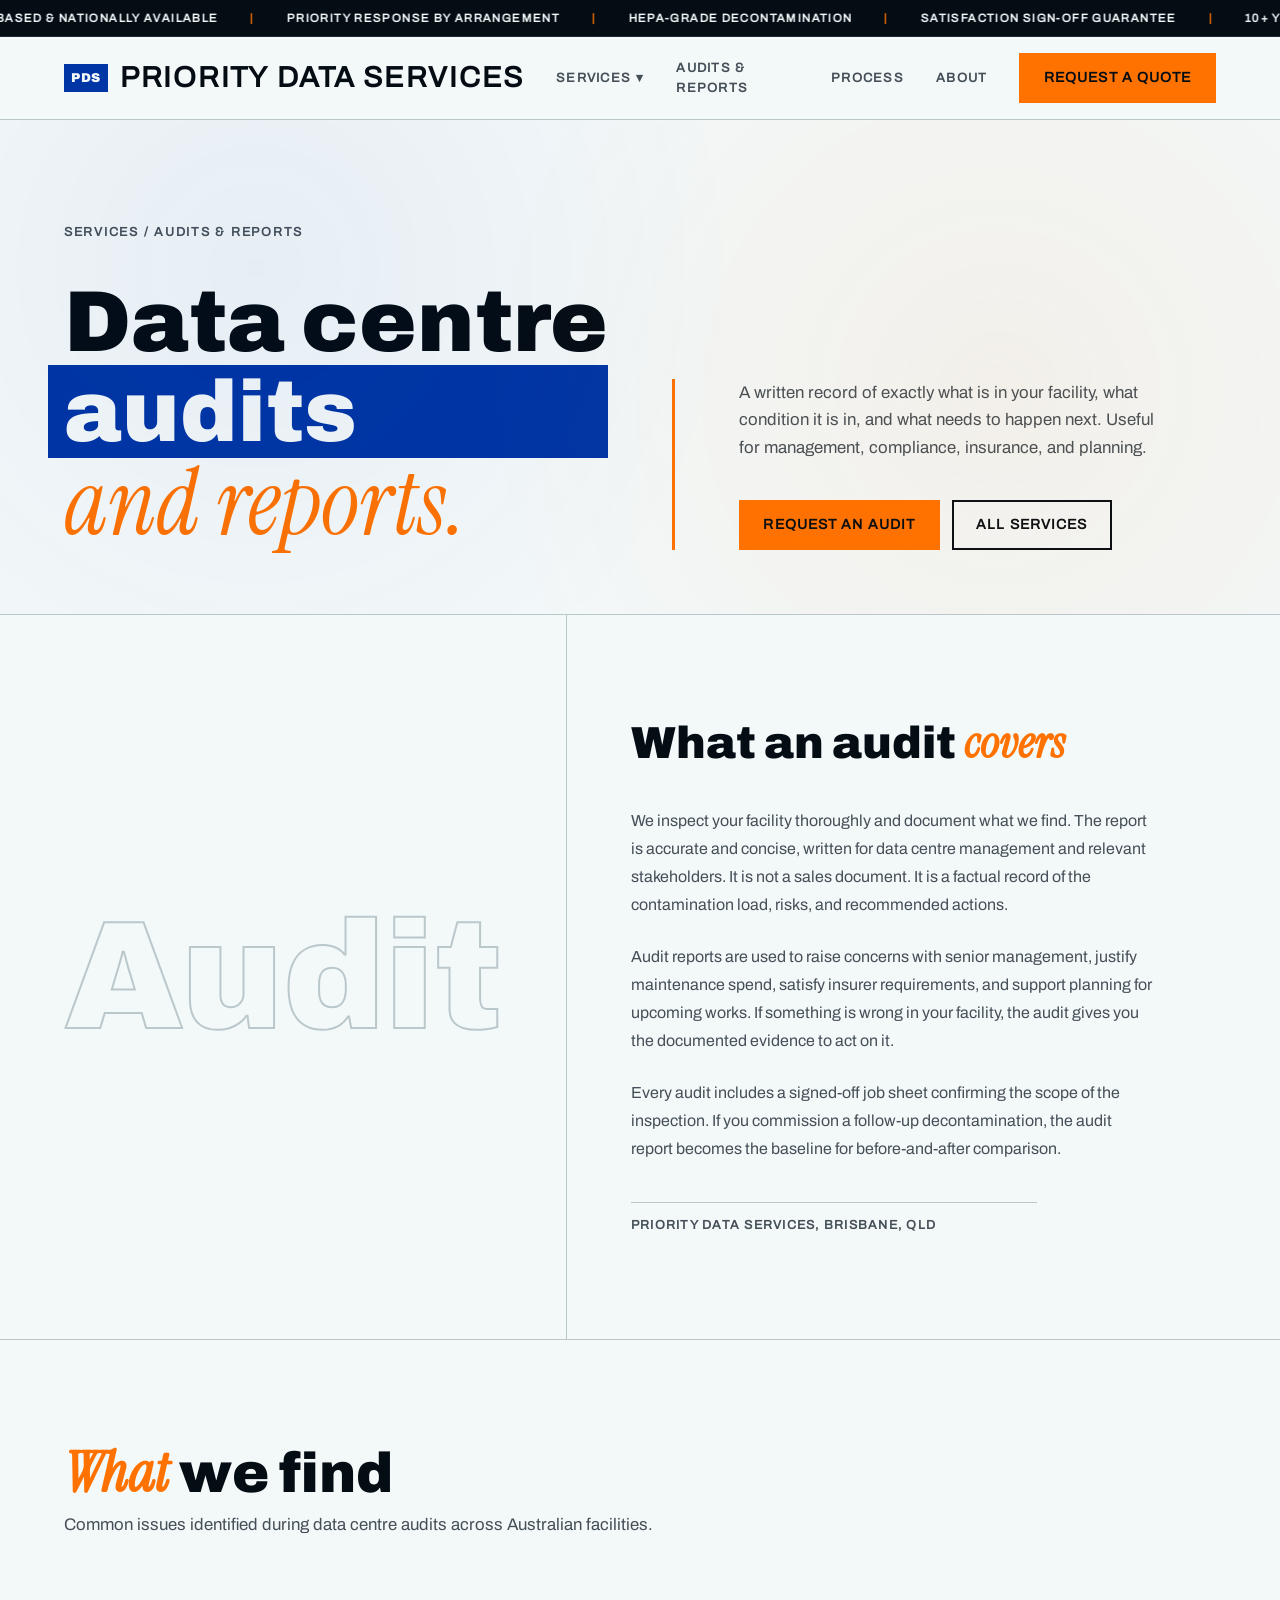
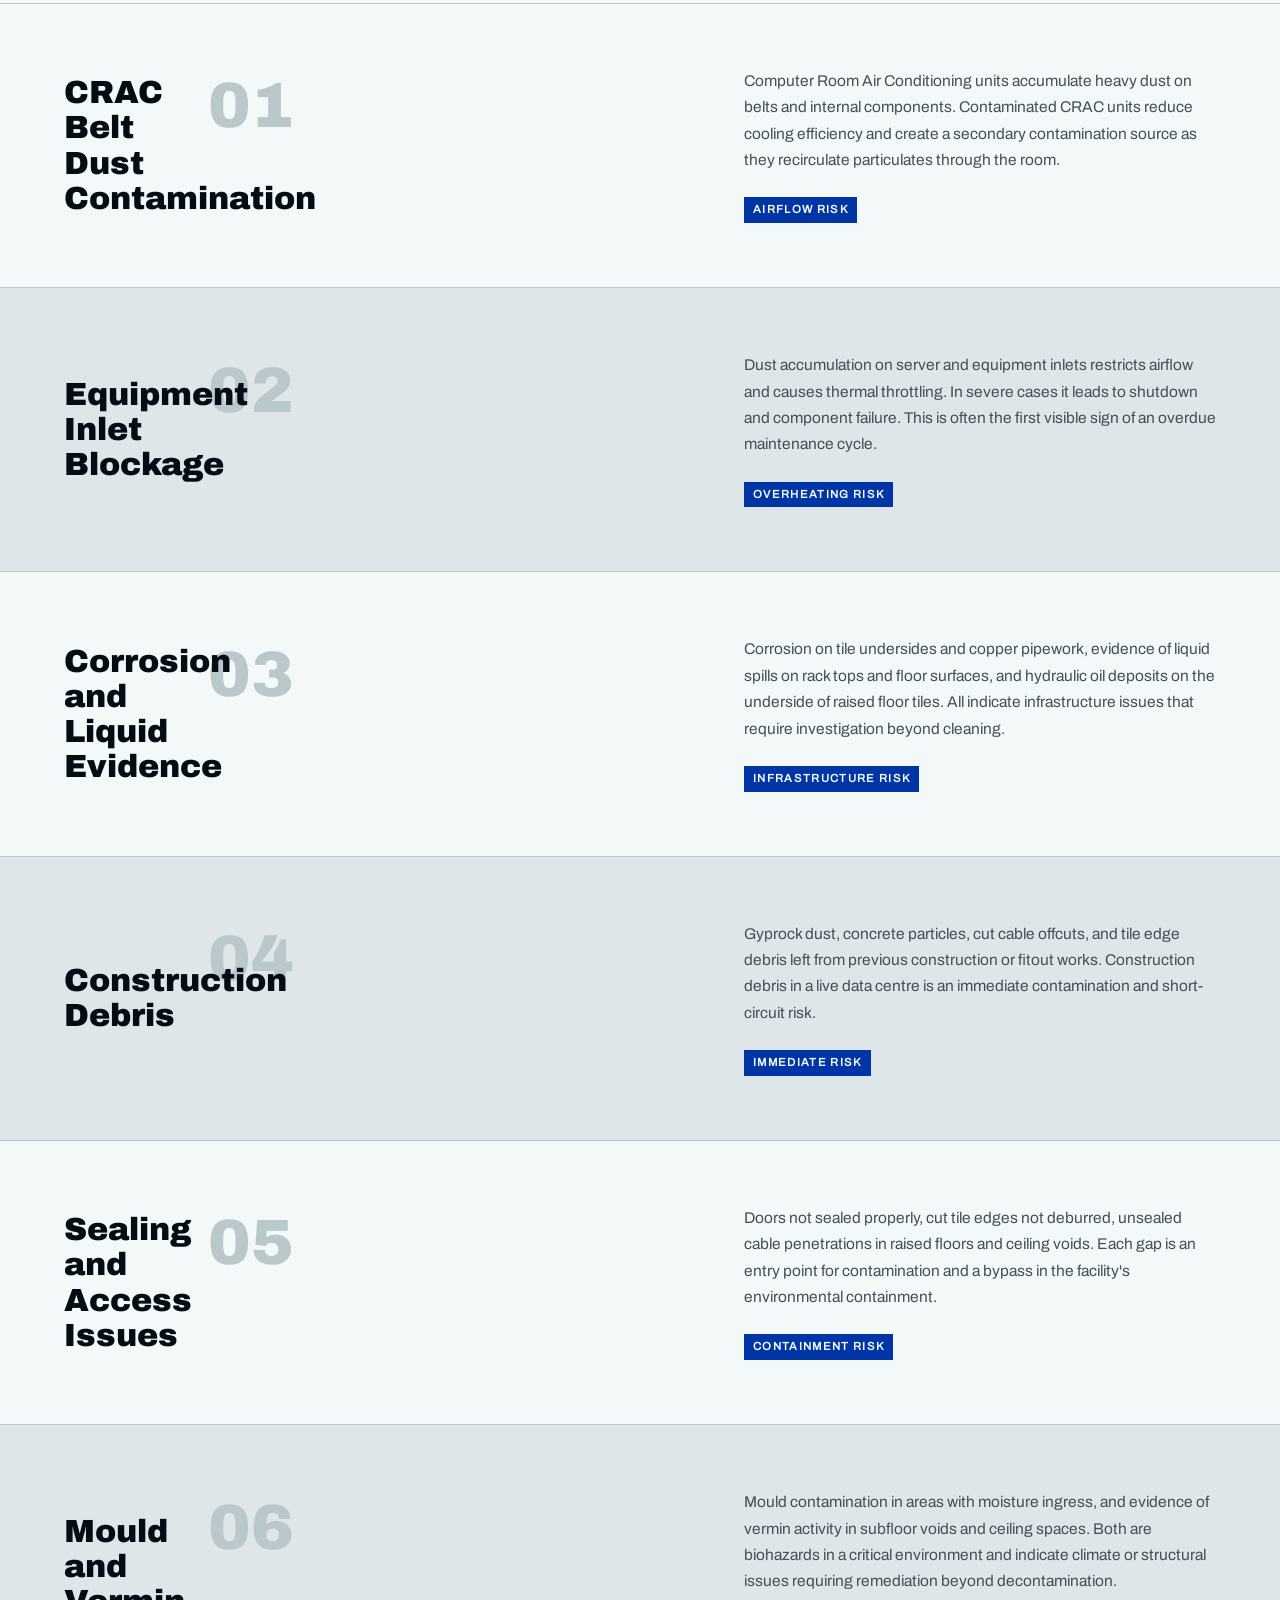
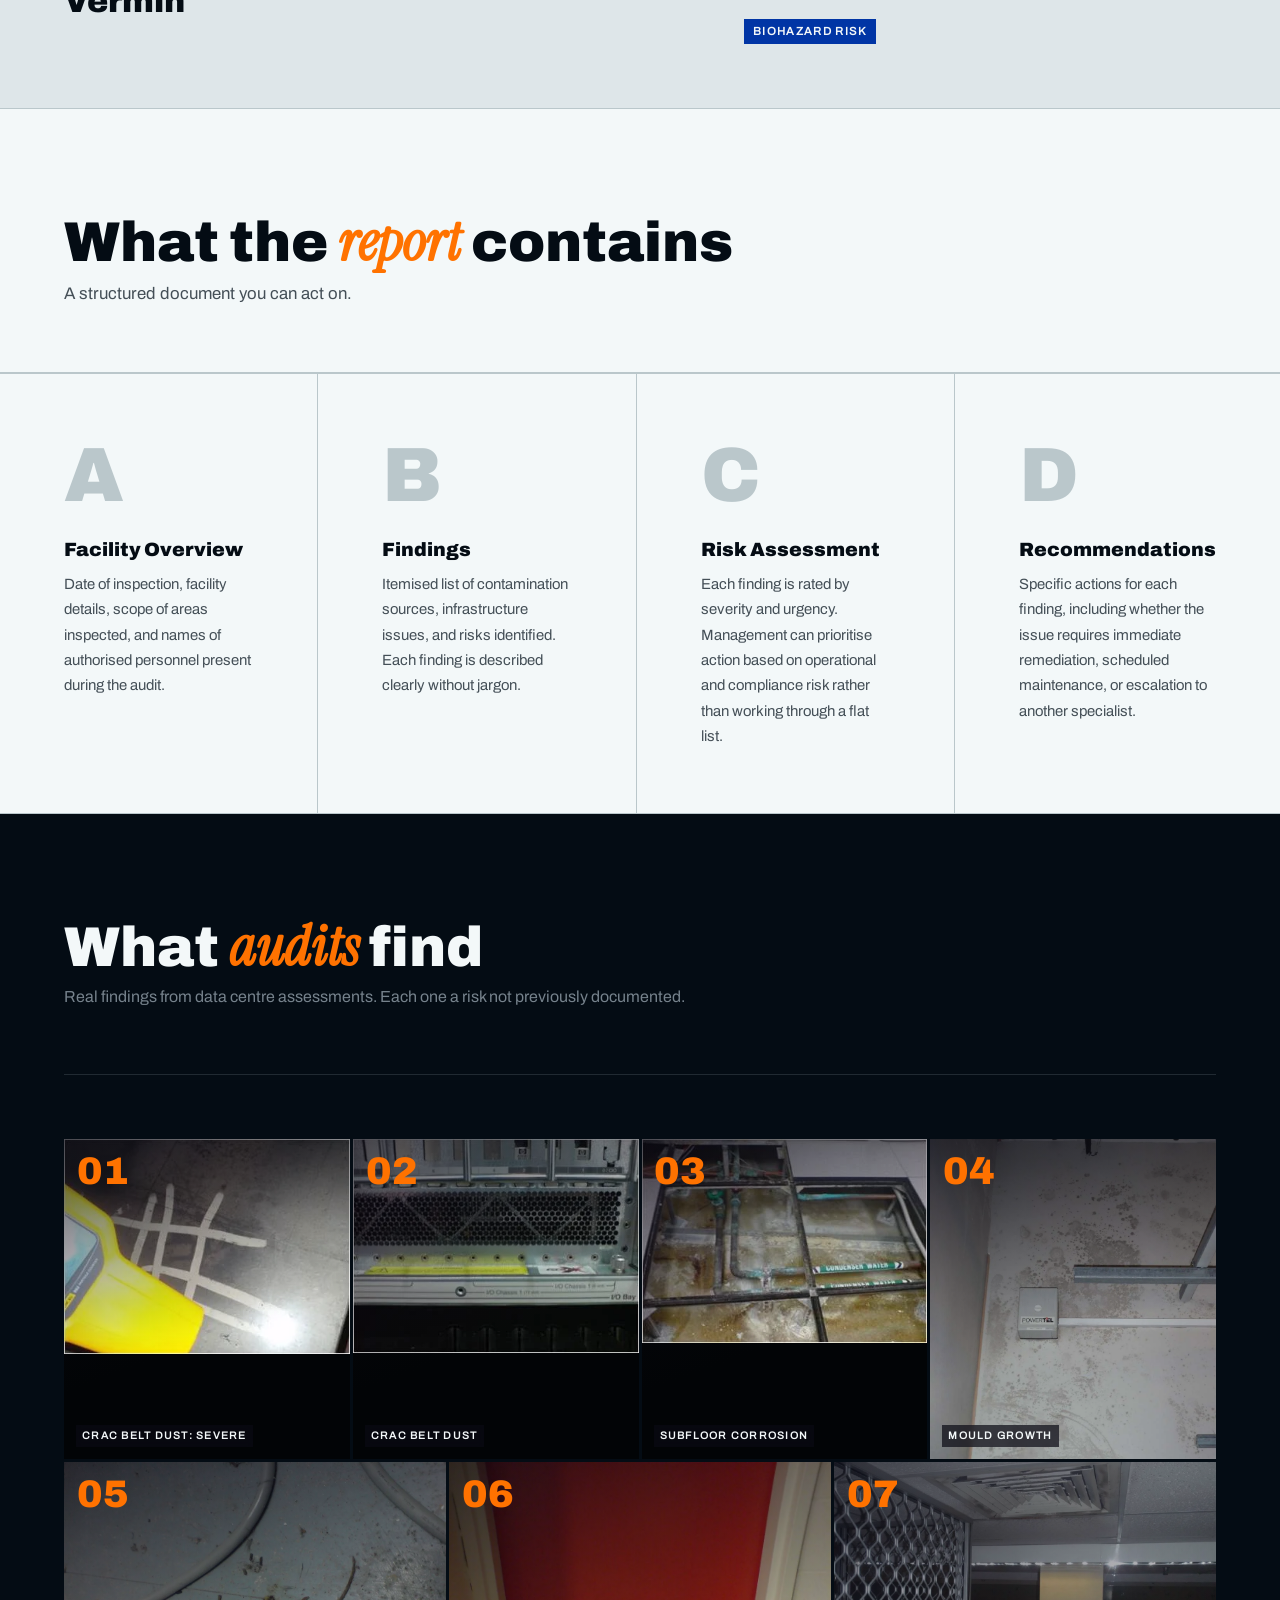
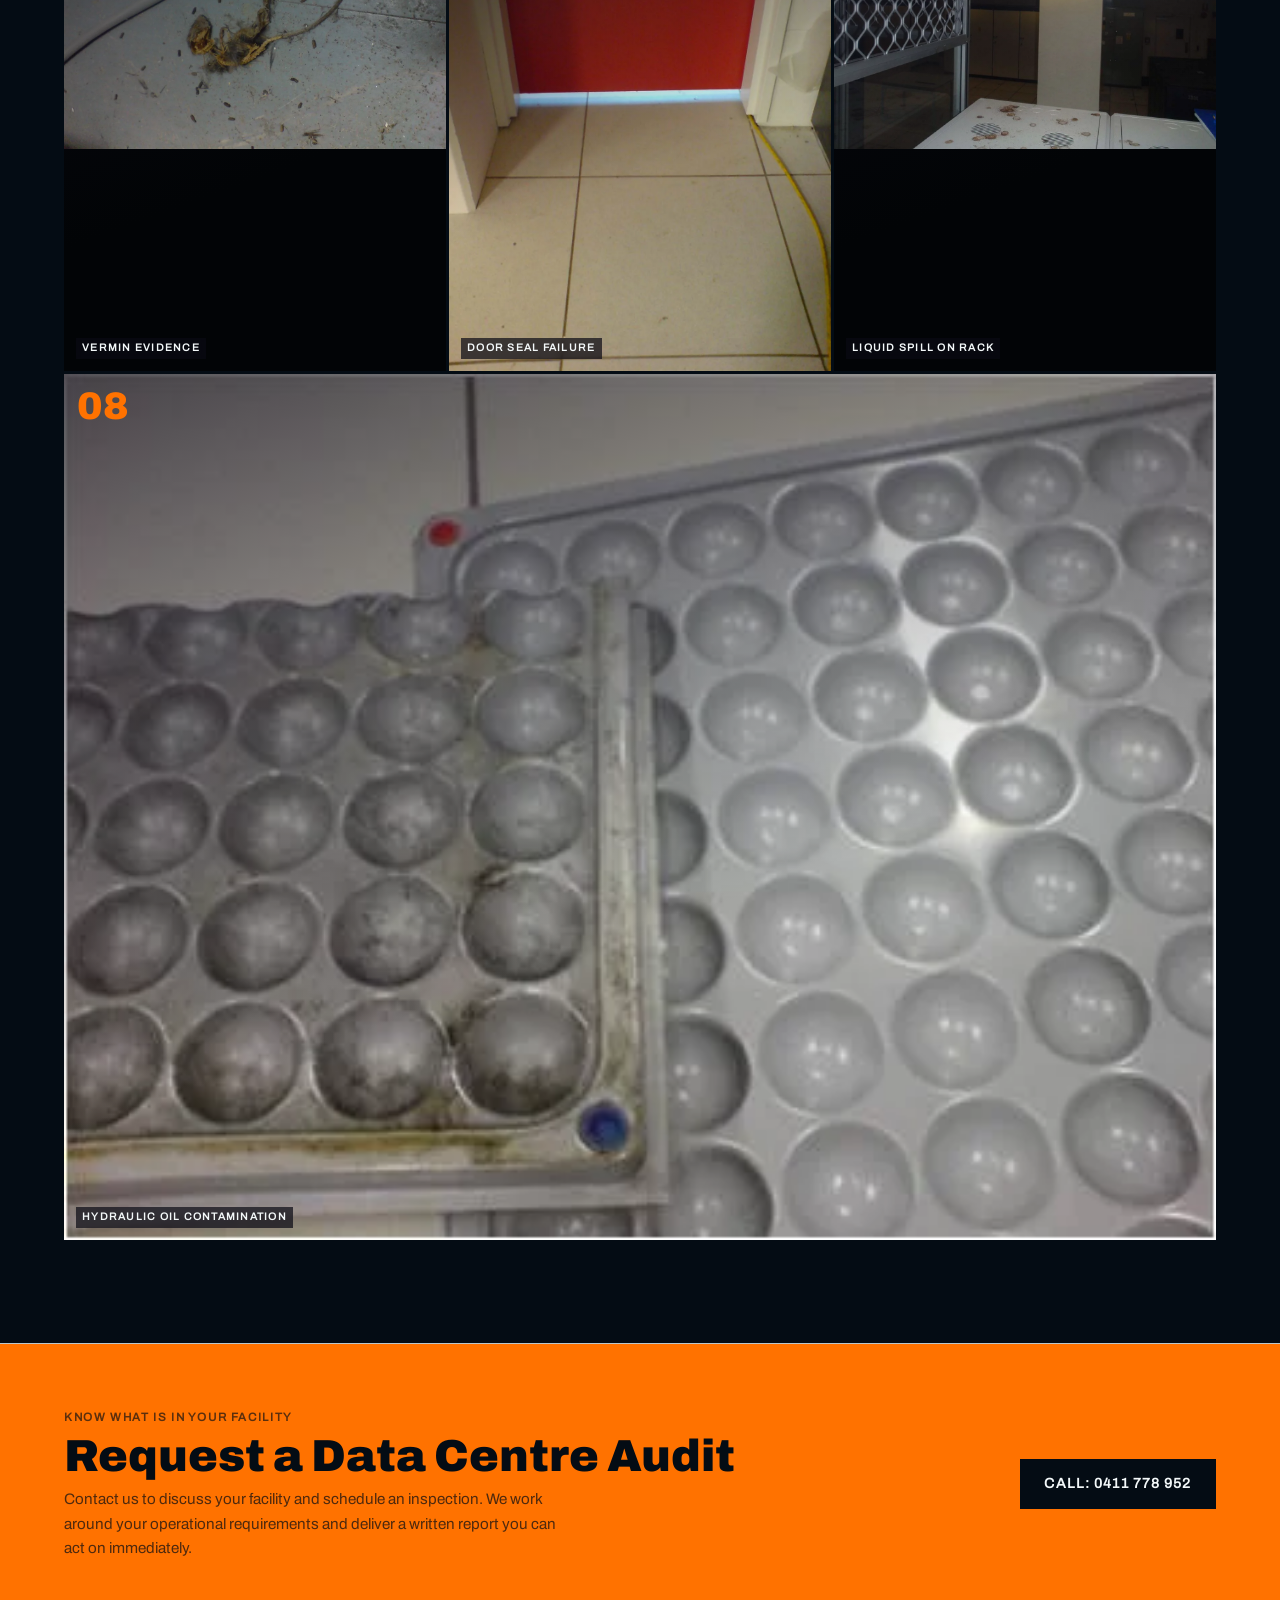
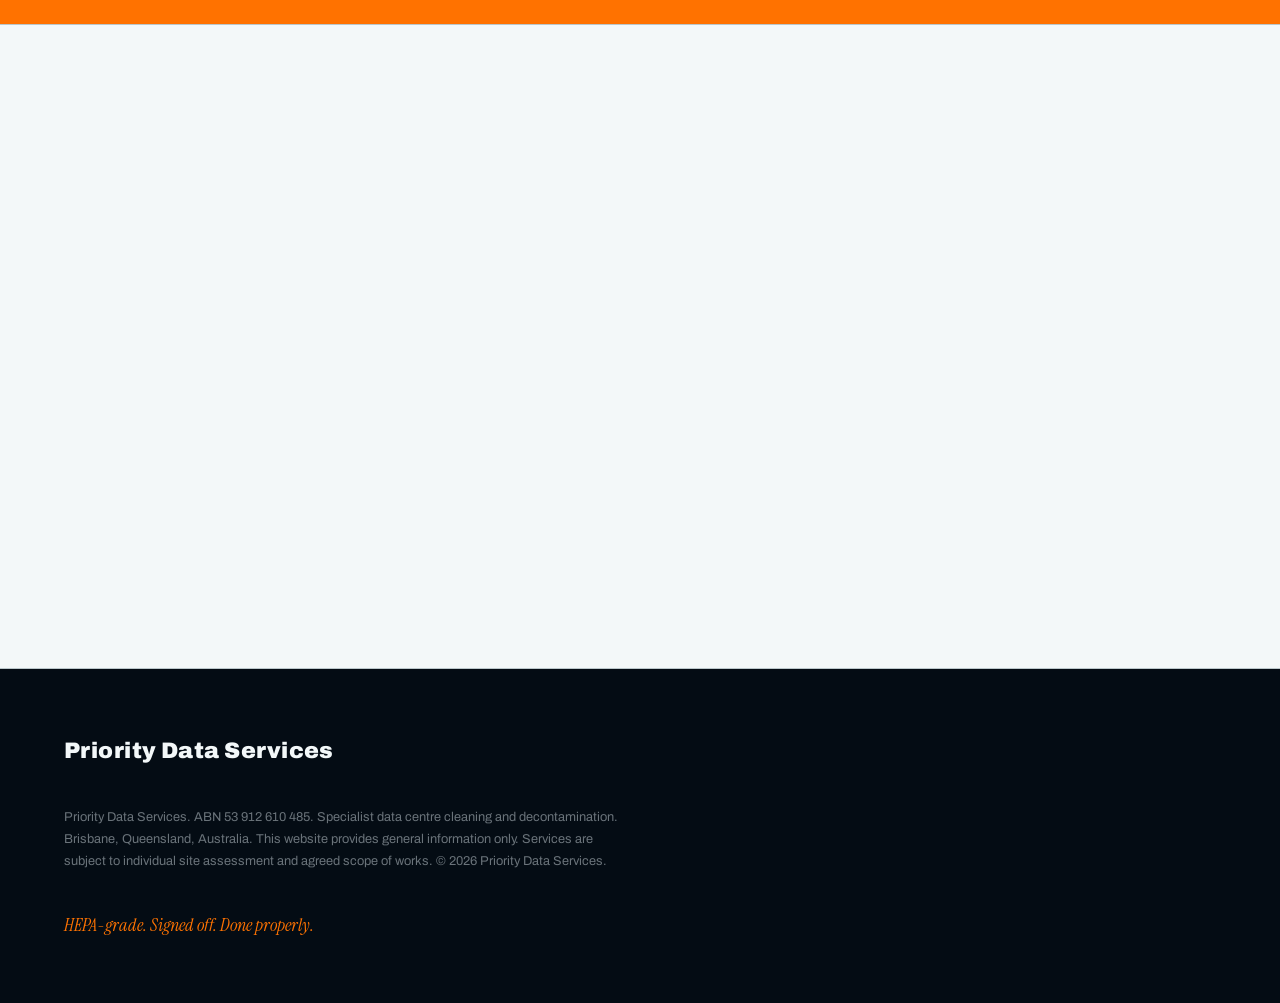
==== commit ffa99419: "Fix frozen desktop ticker and add AI-SEO FAQPage schema Ticker never animated because prefers-reduce" ====
--- a/audits-reports.html
+++ b/audits-reports.html
@@ -39,6 +39,54 @@
   "areaServed": "Australia"
 }
 </script>
+<script type="application/ld+json">
+{
+  "@context": "https://schema.org",
+  "@type": "FAQPage",
+  "mainEntity": [
+    {
+      "@type": "Question",
+      "name": "What is included in a contamination audit report?",
+      "acceptedAnswer": {
+        "@type": "Answer",
+        "text": "Our audit reports cover the scope of the inspection, a zone-by-zone assessment of contamination findings, photographic evidence of conditions observed, particle count readings where applicable, and a prioritised list of remediation recommendations. The report is structured to give a facility manager or data centre owner a clear picture of current contamination risk and what action is required to address it."
+      }
+    },
+    {
+      "@type": "Question",
+      "name": "How long does an audit take?",
+      "acceptedAnswer": {
+        "@type": "Answer",
+        "text": "A standard audit of a single data hall with raised floor, ceiling void access, and in-row cooling inspection typically takes two to four hours on site, with the written report delivered within two business days. Larger facilities with multiple halls, complex subfloor configurations, or extensive ceiling void systems take longer and we will advise on the expected site time when we discuss your facility."
+      }
+    },
+    {
+      "@type": "Question",
+      "name": "Can you provide particle count readings as part of the audit?",
+      "acceptedAnswer": {
+        "@type": "Answer",
+        "text": "Yes. Particle count measurement is available as part of the audit engagement. We take readings at defined locations across the white space at multiple size thresholds. The data establishes a baseline contamination level and, when repeated after a cleaning programme, demonstrates measurable improvement. Readings are included in the report with the measurement locations, instrument used, and date of reading."
+      }
+    },
+    {
+      "@type": "Question",
+      "name": "Are audit reports suitable for compliance or insurance purposes?",
+      "acceptedAnswer": {
+        "@type": "Answer",
+        "text": "Yes. Our reports are structured as formal written assessments with dated photographic evidence, site identification, inspector details, and signed findings. They have been used to support insurance claims, pre-lease due diligence, facility handover documentation, and internal compliance audit requirements. If you have a specific format required by your insurer or compliance team, let us know and we will confirm whether we can accommodate it."
+      }
+    },
+    {
+      "@type": "Question",
+      "name": "Do you provide follow-up audits after a cleaning programme?",
+      "acceptedAnswer": {
+        "@type": "Answer",
+        "text": "Yes. A post-clean audit confirms that the remediation achieved a measurable reduction in contamination and provides documentation that the facility has been returned to an acceptable baseline. We recommend scheduling the post-clean audit no less than 48 hours after cleaning is complete to allow any residual airborne particles to settle before taking final readings."
+      }
+    }
+  ]
+}
+</script>
 <!-- Cloudflare Web Analytics -->
 <script defer src='https://static.cloudflareinsights.com/beacon.min.js' data-cf-beacon='{"token": "REPLACE_WITH_TOKEN"}'></script>
 <link rel="icon" type="image/x-icon" href="favicon.ico">
